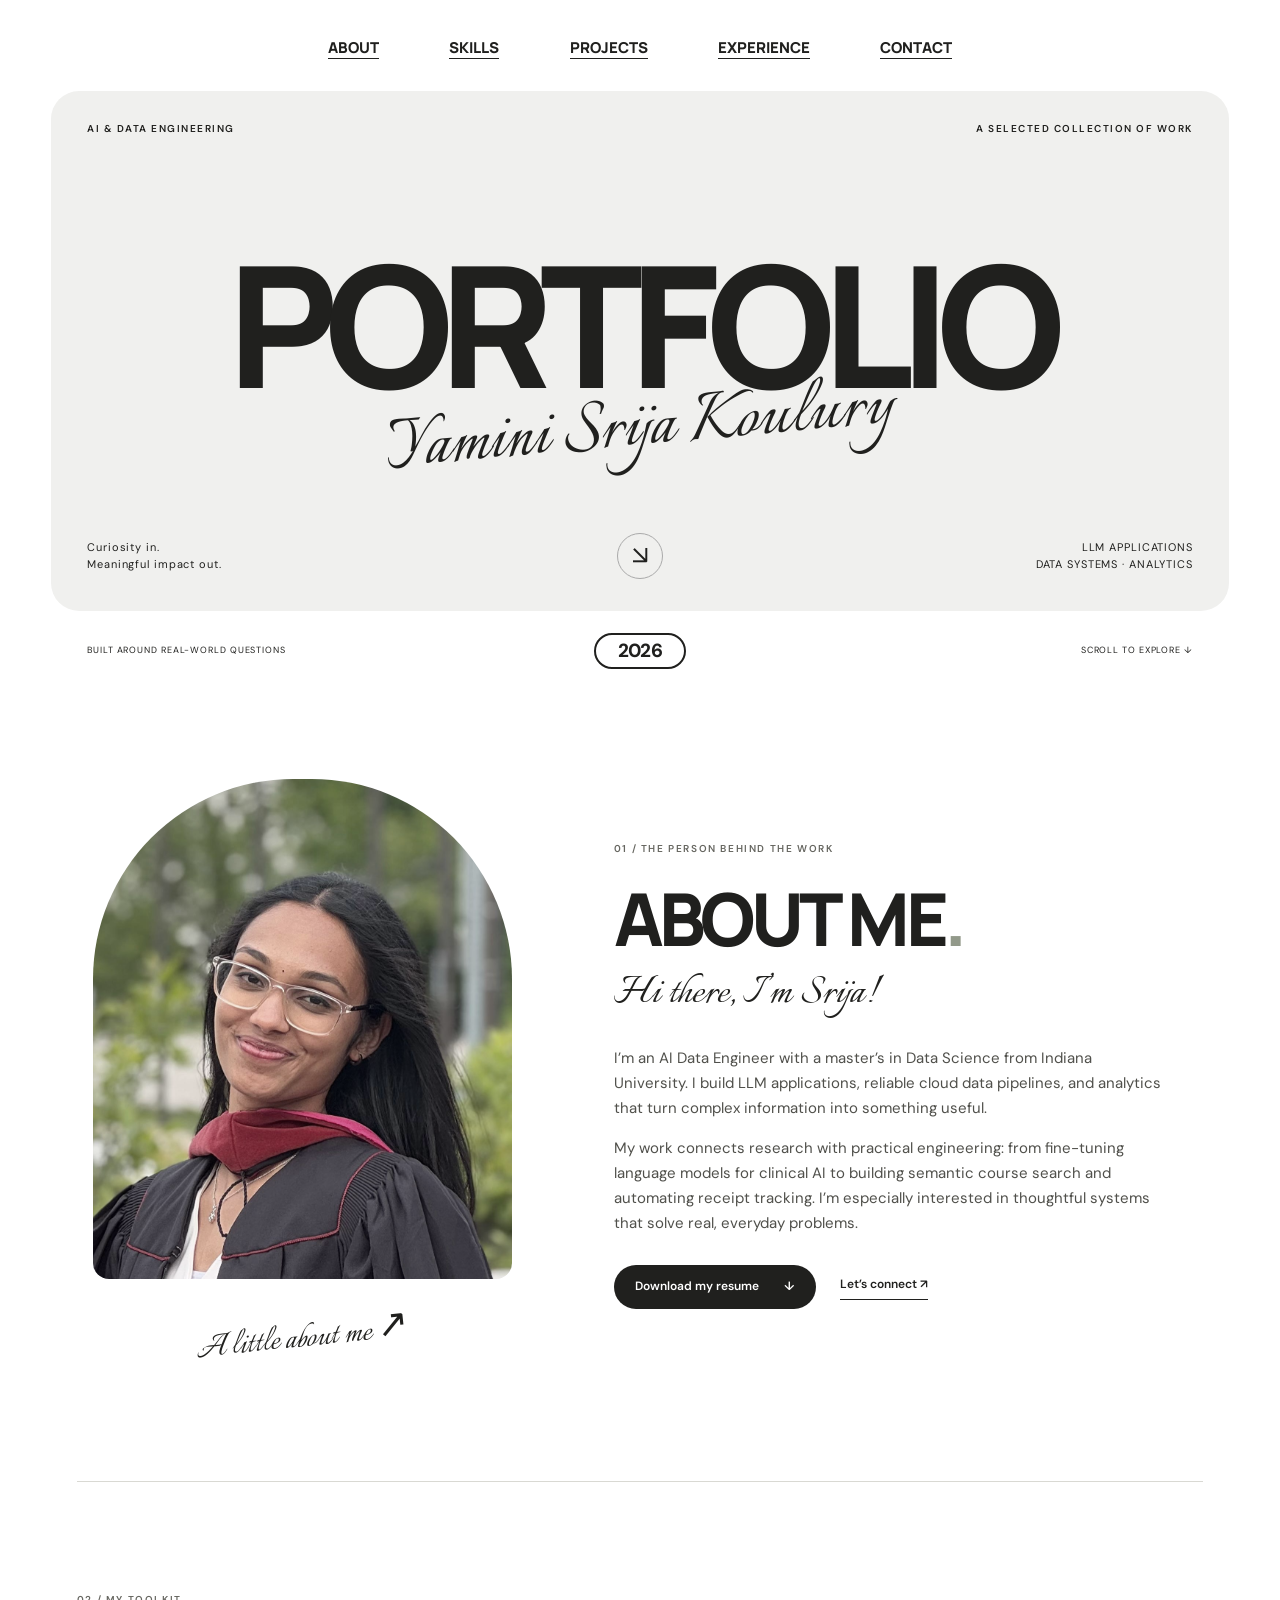
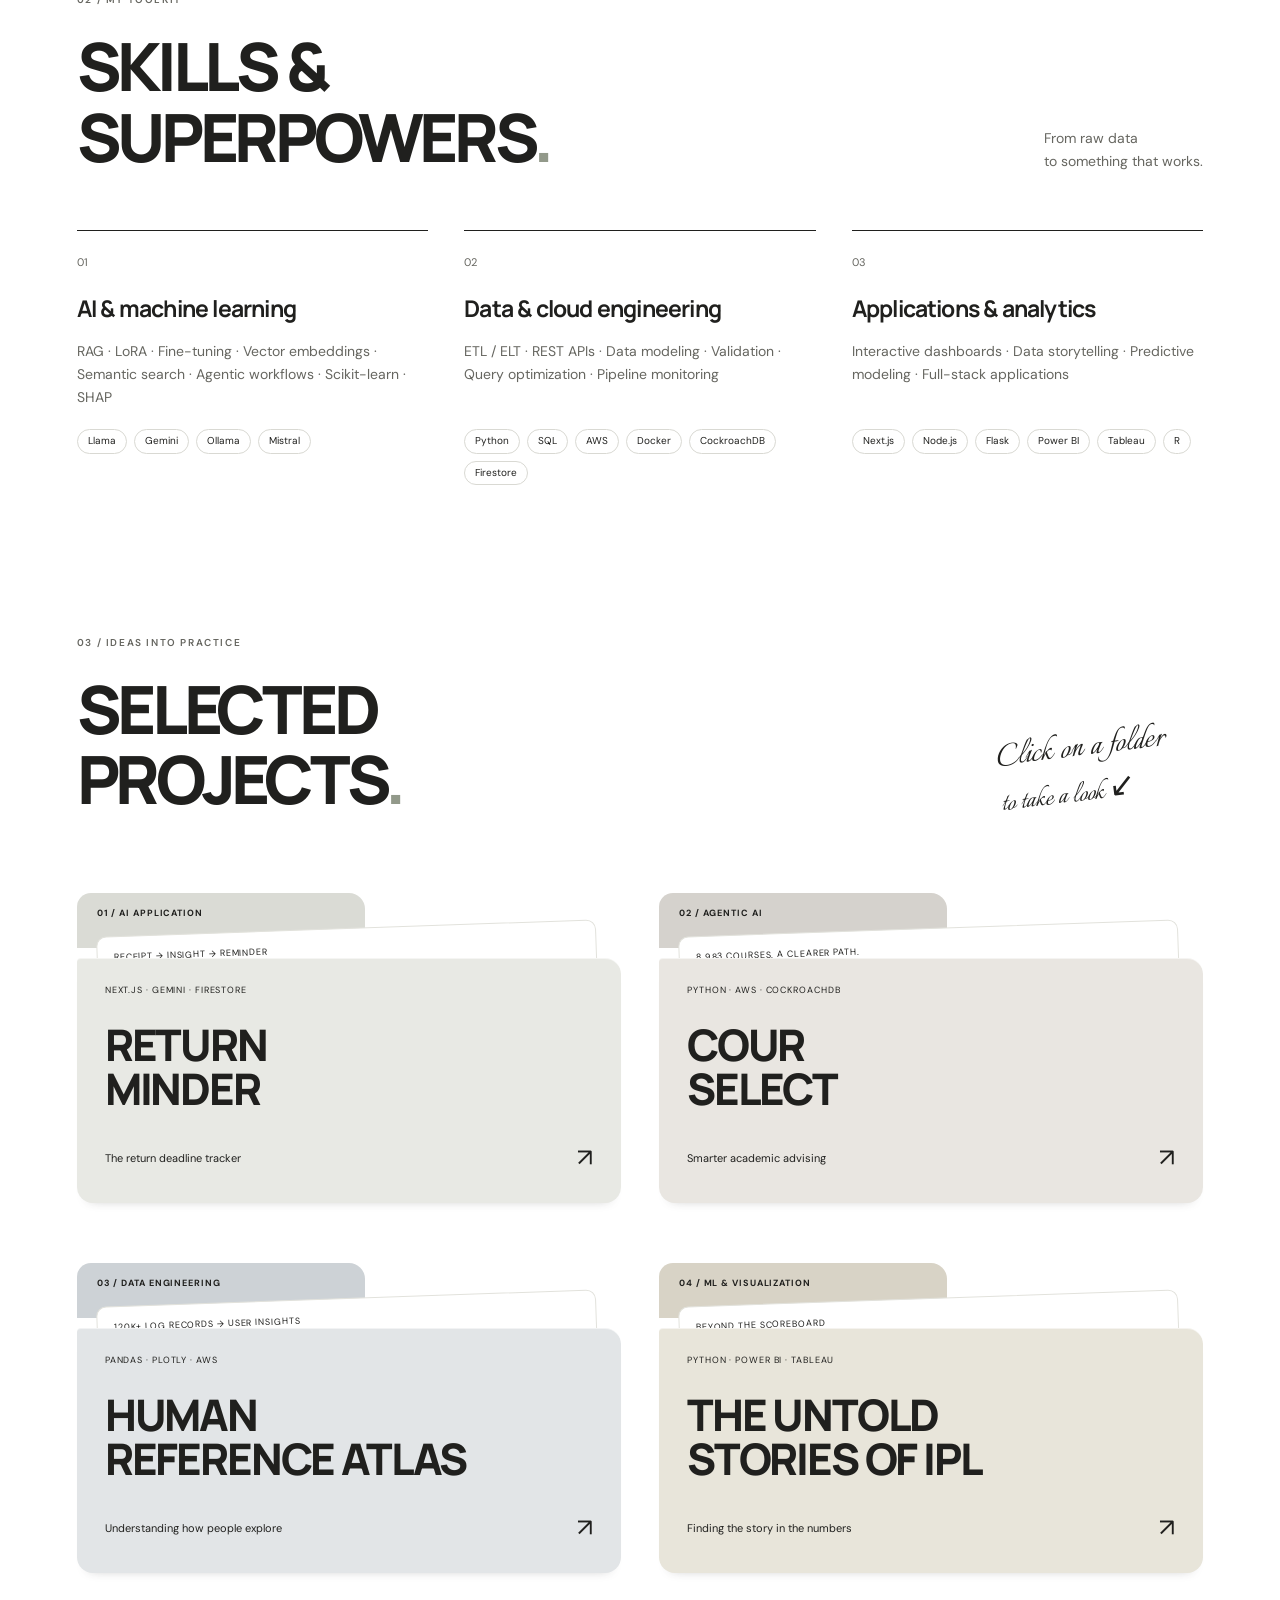
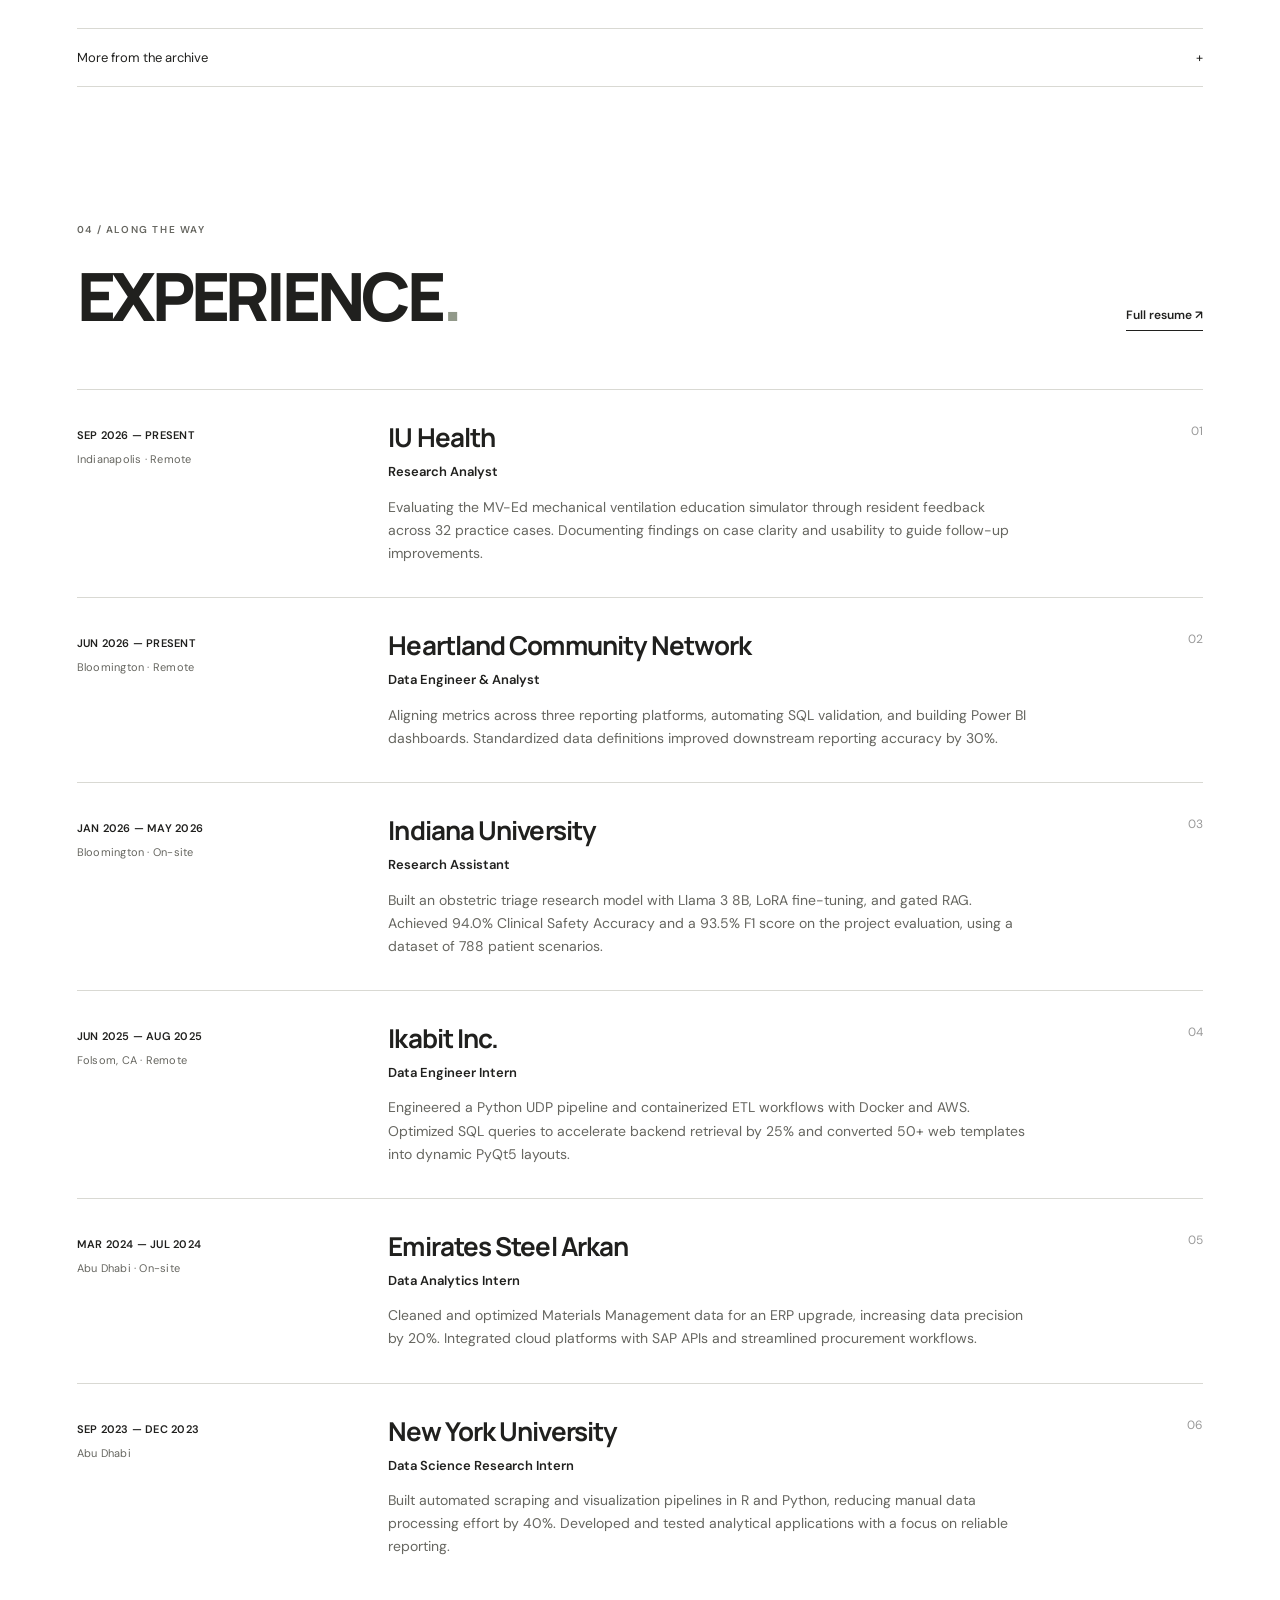
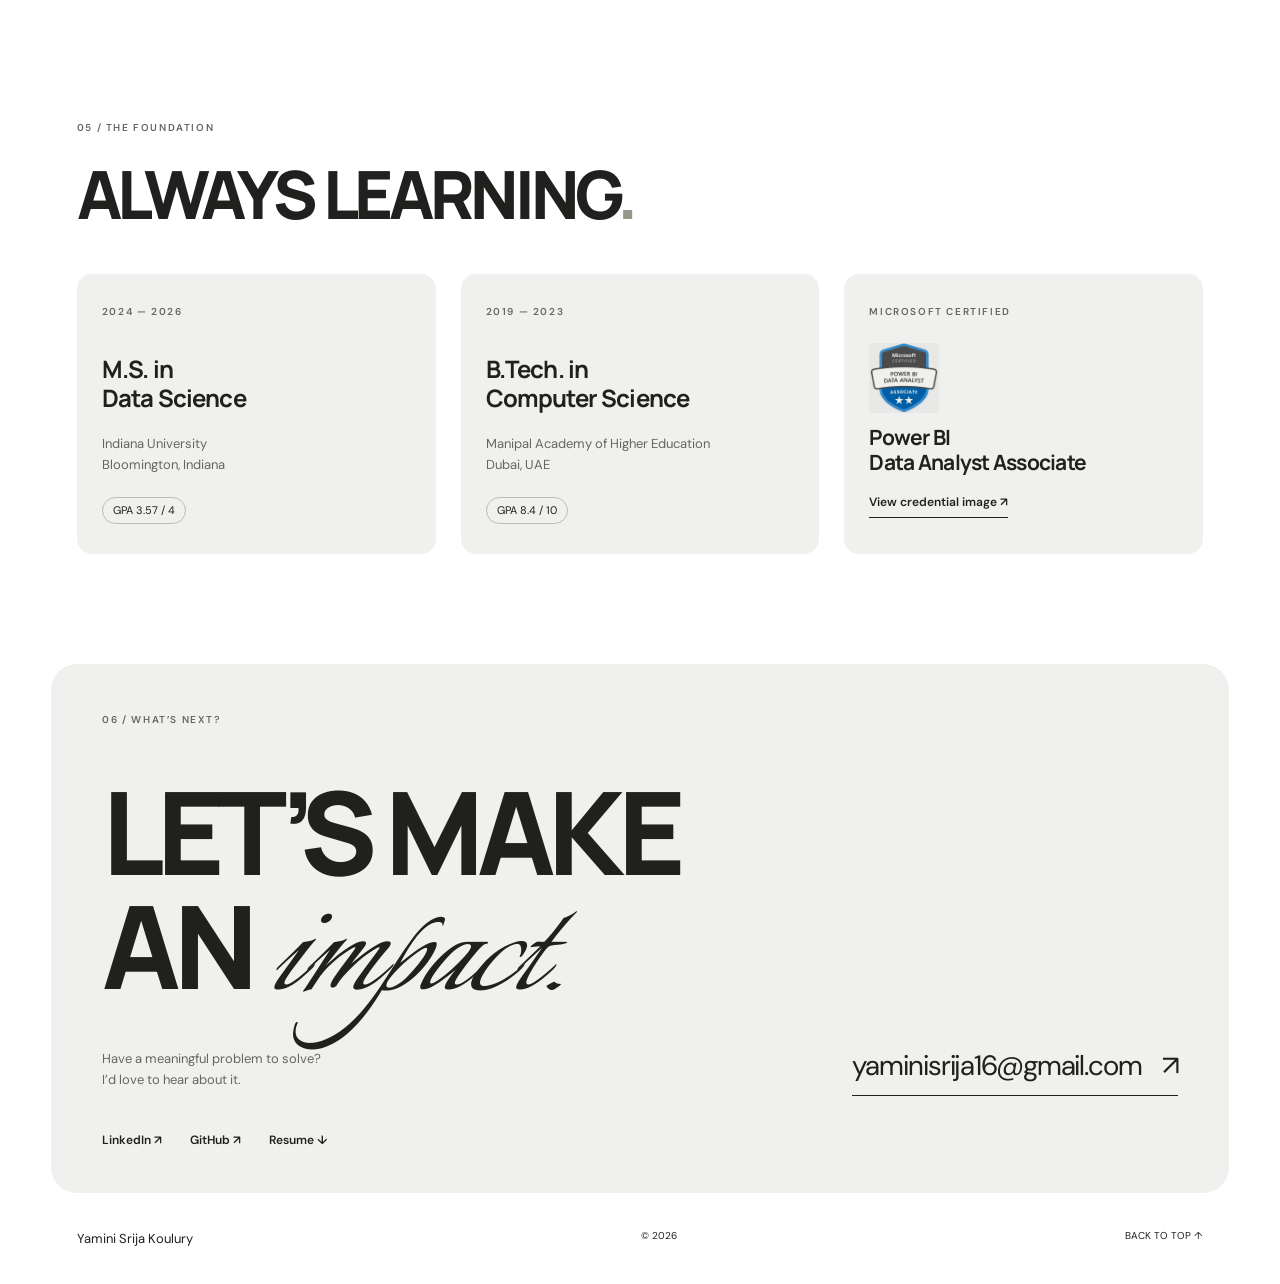
==== index.html @ abeb3b7d "Redesign portfolio and update resume content" ====
<!DOCTYPE html>
<html lang="en">
<head>
  <meta charset="UTF-8">
  <meta name="viewport" content="width=device-width, initial-scale=1">
  <title>Yamini Srija Koulury | AI & Data Portfolio</title>
  <meta name="description" content="AI, data engineering, and a little curiosity. Explore Yamini Srija Koulury’s work in LLM applications, reliable data pipelines, and analytics.">
  <meta name="author" content="Yamini Srija Koulury">
  <meta property="og:title" content="Yamini Srija Koulury | AI & Data Portfolio">
  <meta property="og:description" content="Turning complex data into useful, thoughtful applications.">
  <meta property="og:type" content="website">
  <link rel="preconnect" href="https://fonts.googleapis.com">
  <link rel="preconnect" href="https://fonts.gstatic.com" crossorigin>
  <link href="https://fonts.googleapis.com/css2?family=DM+Sans:wght@400;500;600;700&family=Manrope:wght@400;500;600;700;800&family=Italianno&display=swap" rel="stylesheet">
  <link rel="stylesheet" href="styles.css?v=8">
  <script src="script.js?v=8" defer></script>
</head>
<body>
  <a class="skip-link" href="#main">Skip to content</a>
  <header class="site-header" id="home">
    <nav class="nav" aria-label="Main navigation">
      <a href="#about">About</a><a href="#skills">Skills</a>
      <a href="#projects">Projects</a><a href="#experience">Experience</a><a href="#contact">Contact</a>
    </nav>
  </header>
  <main id="main">
    <section class="cover" aria-labelledby="cover-title">
      <div class="cover-top"><span>AI & DATA ENGINEERING</span><span>A SELECTED COLLECTION OF WORK</span></div>
      <div class="cover-title"><h1 id="cover-title">PORTFOLIO</h1><p class="signature">Yamini Srija Koulury</p></div>
      <div class="cover-bottom"><p>Curiosity in.<br>Meaningful impact out.</p><a href="#projects" class="circle-link" aria-label="Explore my projects">↘</a><p>LLM APPLICATIONS<br>DATA SYSTEMS · ANALYTICS</p></div>
    </section>
    <div class="cover-caption"><span>BUILT AROUND REAL-WORLD QUESTIONS</span><span class="year">2026</span><a href="#about">SCROLL TO EXPLORE ↓</a></div>

    <section class="about section" id="about" aria-labelledby="about-title">
      <div class="portrait-wrap"><img class="portrait" src="Srija.jpeg" alt="Yamini Srija Koulury at her graduation" width="1139" height="1519"><span class="photo-note">A little about me ↗</span></div>
      <div class="about-copy"><p class="eyebrow">01 / THE PERSON BEHIND THE WORK</p><h2 id="about-title">ABOUT ME<span class="period">.</span></h2><p class="handwritten">Hi there, I’m Srija!</p><p>I’m an AI Data Engineer with a master’s in Data Science from Indiana University. I build LLM applications, reliable cloud data pipelines, and analytics that turn complex information into something useful.</p><p>My work connects research with practical engineering: from fine-tuning language models for clinical AI to building semantic course search and automating receipt tracking. I’m especially interested in thoughtful systems that solve real, everyday problems.</p><div class="about-links"><a class="pill-button dark" href="Yamini_Srija_Koulury_Resume.pdf" download>Download my resume <span>↓</span></a><a class="text-link" href="https://www.linkedin.com/in/srija06/" target="_blank" rel="noopener noreferrer">Let’s connect ↗</a></div></div>
    </section>

    <section class="skills section" id="skills" aria-labelledby="skills-title"><div class="section-heading"><div><p class="eyebrow">02 / MY TOOLKIT</p><h2 id="skills-title">SKILLS &<br>SUPERPOWERS<span class="period">.</span></h2></div><p class="section-note">From raw data<br>to something that works.</p></div>
      <div class="skill-grid">
        <article><span class="skill-index">01</span><h3>AI & machine learning</h3><p>RAG · LoRA · Fine-tuning · Vector embeddings · Semantic search · Agentic workflows · Scikit-learn · SHAP</p><div class="tags"><span>Llama</span><span>Gemini</span><span>Ollama</span><span>Mistral</span></div></article>
        <article><span class="skill-index">02</span><h3>Data & cloud engineering</h3><p>ETL / ELT · REST APIs · Data modeling · Validation · Query optimization · Pipeline monitoring</p><div class="tags"><span>Python</span><span>SQL</span><span>AWS</span><span>Docker</span><span>CockroachDB</span><span>Firestore</span></div></article>
        <article><span class="skill-index">03</span><h3>Applications & analytics</h3><p>Interactive dashboards · Data storytelling · Predictive modeling · Full-stack applications</p><div class="tags"><span>Next.js</span><span>Node.js</span><span>Flask</span><span>Power BI</span><span>Tableau</span><span>R</span></div></article>
      </div>
    </section>

    <section class="projects section" id="projects" aria-labelledby="projects-title"><div class="section-heading"><div><p class="eyebrow">03 / IDEAS INTO PRACTICE</p><h2 id="projects-title">SELECTED<br>PROJECTS<span class="period">.</span></h2></div><p class="handwritten folder-note">Click on a folder<br><span>to take a look ↙</span></p></div>
      <div class="folder-grid">
        <button class="folder" data-project="returnminder" aria-haspopup="dialog"><span class="folder-tab">01 / AI APPLICATION</span><span class="folder-paper">RECEIPT → INSIGHT → REMINDER</span><span class="folder-front"><span class="folder-meta">NEXT.JS · GEMINI · FIRESTORE</span><strong>RETURN<br>MINDER</strong><span class="folder-bottom">The return deadline tracker <span>↗</span></span></span></button>
        <button class="folder" data-project="courselect" aria-haspopup="dialog"><span class="folder-tab">02 / AGENTIC AI</span><span class="folder-paper">8,983 COURSES. A CLEARER PATH.</span><span class="folder-front"><span class="folder-meta">PYTHON · AWS · COCKROACHDB</span><strong>COUR<br>SELECT</strong><span class="folder-bottom">Smarter academic advising <span>↗</span></span></span></button>
        <button class="folder" data-project="hra" aria-haspopup="dialog"><span class="folder-tab">03 / DATA ENGINEERING</span><span class="folder-paper">120K+ LOG RECORDS → USER INSIGHTS</span><span class="folder-front"><span class="folder-meta">PANDAS · PLOTLY · AWS</span><strong>HUMAN<br>REFERENCE ATLAS</strong><span class="folder-bottom">Understanding how people explore <span>↗</span></span></span></button>
        <button class="folder" data-project="ipl" aria-haspopup="dialog"><span class="folder-tab">04 / ML & VISUALIZATION</span><span class="folder-paper">BEYOND THE SCOREBOARD</span><span class="folder-front"><span class="folder-meta">PYTHON · POWER BI · TABLEAU</span><strong>THE UNTOLD<br>STORIES OF IPL</strong><span class="folder-bottom">Finding the story in the numbers <span>↗</span></span></span></button>
      </div>
      <details class="archive"><summary>More from the archive <span>+</span></summary><div class="archive-links"><a href="https://github.iu.edu/ykoulury/InfoViz_ykoulury" target="_blank" rel="noopener noreferrer">Safer Routes via Accident Analysis <span>IU GitHub ↗</span></a><a href="https://github.com/yaminisrijakoulury/Alzheimer-s-Disease-Project-Using-Machine-Learning-Data-Mining" target="_blank" rel="noopener noreferrer">Alzheimer’s Diagnosis Modeling <span>GitHub ↗</span></a><a href="https://github.com/yaminisrijakoulury/Personalized-Medical-Recommendation-System-with-Machine-Learning" target="_blank" rel="noopener noreferrer">Personalized Medical Recommendation System <span>GitHub ↗</span></a></div></details>
    </section>

    <section class="experience section" id="experience" aria-labelledby="experience-title"><div class="section-heading"><div><p class="eyebrow">04 / ALONG THE WAY</p><h2 id="experience-title">EXPERIENCE<span class="period">.</span></h2></div><a class="text-link" href="Yamini_Srija_Koulury_Resume.pdf" target="_blank" rel="noopener">Full resume ↗</a></div>
      <div class="experience-list">
        <article class="job"><div class="job-date">SEP 2026 — PRESENT<span>Indianapolis · Remote</span></div><div><h3>IU Health</h3><p class="role">Research Analyst</p><p>Evaluating the MV-Ed mechanical ventilation education simulator through resident feedback across 32 practice cases. Documenting findings on case clarity and usability to guide follow-up improvements.</p></div><span class="job-number">01</span></article>
        <article class="job"><div class="job-date">JUN 2026 — PRESENT<span>Bloomington · Remote</span></div><div><h3>Heartland Community Network</h3><p class="role">Data Engineer & Analyst</p><p>Aligning metrics across three reporting platforms, automating SQL validation, and building Power BI dashboards. Standardized data definitions improved downstream reporting accuracy by 30%.</p></div><span class="job-number">02</span></article>
        <article class="job"><div class="job-date">JAN 2026 — MAY 2026<span>Bloomington · On-site</span></div><div><h3>Indiana University</h3><p class="role">Research Assistant</p><p>Built an obstetric triage research model with Llama 3 8B, LoRA fine-tuning, and gated RAG. Achieved 94.0% Clinical Safety Accuracy and a 93.5% F1 score on the project evaluation, using a dataset of 788 patient scenarios.</p></div><span class="job-number">03</span></article>
        <article class="job"><div class="job-date">JUN 2025 — AUG 2025<span>Folsom, CA · Remote</span></div><div><h3>Ikabit Inc.</h3><p class="role">Data Engineer Intern</p><p>Engineered a Python UDP pipeline and containerized ETL workflows with Docker and AWS. Optimized SQL queries to accelerate backend retrieval by 25% and converted 50+ web templates into dynamic PyQt5 layouts.</p></div><span class="job-number">04</span></article>
        <article class="job"><div class="job-date">MAR 2024 — JUL 2024<span>Abu Dhabi · On-site</span></div><div><h3>Emirates Steel Arkan</h3><p class="role">Data Analytics Intern</p><p>Cleaned and optimized Materials Management data for an ERP upgrade, increasing data precision by 20%. Integrated cloud platforms with SAP APIs and streamlined procurement workflows.</p></div><span class="job-number">05</span></article>
        <article class="job"><div class="job-date">SEP 2023 — DEC 2023<span>Abu Dhabi</span></div><div><h3>New York University</h3><p class="role">Data Science Research Intern</p><p>Built automated scraping and visualization pipelines in R and Python, reducing manual data processing effort by 40%. Developed and tested analytical applications with a focus on reliable reporting.</p></div><span class="job-number">06</span></article>
      </div>
    </section>

    <section class="education section" id="education" aria-labelledby="education-title"><p class="eyebrow">05 / THE FOUNDATION</p><h2 id="education-title">ALWAYS LEARNING<span class="period">.</span></h2><div class="education-grid"><article><span class="eyebrow">2024 — 2026</span><h3>M.S. in<br>Data Science</h3><p>Indiana University<br>Bloomington, Indiana</p><span class="grade">GPA 3.57 / 4</span></article><article><span class="eyebrow">2019 — 2023</span><h3>B.Tech. in<br>Computer Science</h3><p>Manipal Academy of Higher Education<br>Dubai, UAE</p><span class="grade">GPA 8.4 / 10</span></article><article class="certification"><span class="eyebrow">MICROSOFT CERTIFIED</span><img src="power_bi_data_analyst.jpeg" alt="Microsoft certification badge" width="80" height="80" loading="lazy"><h3>Power BI<br>Data Analyst Associate</h3><a class="text-link" href="power_bi_data_analyst.jpeg" target="_blank" rel="noopener">View credential image ↗</a></article></div></section>

    <section class="contact section" id="contact" aria-labelledby="contact-title"><div class="contact-top"><p class="eyebrow">06 / WHAT’S NEXT?</p></div><h2 id="contact-title">LET’S MAKE<br>AN <em>impact.</em></h2><div class="contact-bottom"><p>Have a meaningful problem to solve?<br>I’d love to hear about it.</p><a class="contact-email" href="mailto:yaminisrija16@gmail.com">yaminisrija16@gmail.com <span>↗</span></a></div><div class="contact-links"><a href="https://www.linkedin.com/in/srija06/" target="_blank" rel="noopener noreferrer">LinkedIn ↗</a><a href="https://github.com/yaminisrijakoulury" target="_blank" rel="noopener noreferrer">GitHub ↗</a><a href="Yamini_Srija_Koulury_Resume.pdf" download>Resume ↓</a></div></section>
  </main>
  <footer><a href="#home">Yamini Srija Koulury</a><span>© 2026</span><a href="#home">BACK TO TOP ↑</a></footer>
  <dialog id="project-dialog" aria-labelledby="project-title"><button class="close-dialog" aria-label="Close project details">✕</button><div id="project-content"></div></dialog>
</body>
</html>
---- styles.css ----
:root {
  --ink:#20201e;
  --paper:#fff;
  --soft:#f0f0ee;
  --muted:#666660;
  --line:#d9d9d3;
  --accent:#646e56;
}
* {
  box-sizing:border-box;
}
html {
  scroll-behavior:smooth;
  scroll-padding-top:35px;
}
body {
  margin:0;
  background:var(--paper);
  color:var(--ink);
  font-family:'DM Sans',Arial,sans-serif;
  font-size:16px;
  line-height:1.65;
}
body.modal-open {
  overflow:hidden;
}
a {
  color:inherit;
  text-decoration:none;
}
button {
  font:inherit;
  color:inherit;
}
a,button,summary {
  -webkit-tap-highlight-color:transparent;
}
a:focus-visible,button:focus-visible,summary:focus-visible {
  outline:3px solid var(--accent);
  outline-offset:6px;
}
button {
  cursor:pointer;
}
h1,h2,h3,p {
  margin:0;
}
h1,h2,h3 {
  font-family:'Manrope',Arial,sans-serif;
}
h2 {
  font-size:clamp(36px,5.2vw,70px);
  line-height:1.06;
  letter-spacing:-.065em;
  font-weight:800;
}
h3 {
  line-height:1.2;
  letter-spacing:-.035em;
}
.period {
  color:#92998a;
}
.site-header,main,footer {
  max-width:1440px;
  margin:auto;
}
.site-header {
  padding:38px 6% 32px;
}
.nav {
  display:flex;
  align-items:center;
  justify-content:center;
  gap:clamp(24px,5.5vw,85px);
}
.nav>a {
  font-family:Manrope,sans-serif;
  text-transform:uppercase;
  font-size:15px;
  font-weight:800;
  line-height:1.3;
  border-bottom:1px solid currentColor;
}
.nav>a:hover {
  color:var(--accent);
}


.cover {
  margin:0 4%;
  border-radius:28px;
  background:var(--soft);
  padding:30px 36px 32px;
  min-height:520px;
  display:flex;
  flex-direction:column;
  justify-content:space-between;
}
.cover-top,.cover-bottom {
  display:flex;
  justify-content:space-between;
  align-items:center;
}
.cover-top {
  font-size:10px;
  font-weight:600;
  letter-spacing:.15em;
}
.cover-bottom {
  display:grid;
  grid-template-columns:minmax(0,1fr) auto minmax(0,1fr);
  gap:12px;
}
.cover-title {
  position:relative;
  text-align:center;
  padding:65px 0 87px;
}
.cover h1 {
  font-size:clamp(60px,13.2vw,182px);
  letter-spacing:-.077em;
  font-weight:800;
  line-height:.95;
}
.signature {
  font-family:Italianno,'Brush Script MT',cursive;
  font-size:clamp(40px,6.6vw,92px);
  line-height:1;
  position:absolute;
  left:0;
  right:0;
  bottom:20px;
  transform:rotate(-5deg);
  font-weight:400;
}
.cover-bottom p {
  font-size:11px;
  line-height:1.5;
  letter-spacing:.08em;
}
.cover-bottom p:last-child {
  text-align:right;
}
.circle-link {
  width:46px;
  height:46px;
  border:1px solid #aaa;
  border-radius:50%;
  display:grid;
  place-items:center;
  font-size:26px;
  transition:background .2s,transform .2s;
}
.circle-link:hover {
  background:#fff;
  transform:translateY(3px);
}
.cover-caption {
  margin:22px calc(4% + 36px) 0;
  display:grid;
  grid-template-columns:minmax(0,1fr) auto minmax(0,1fr);
  gap:12px;
  align-items:center;
  font-size:9px;
  letter-spacing:.1em;
}
.cover-caption>a {
  justify-self:end;
  text-align:right;
}
.year {
  border:2px solid var(--ink);
  border-radius:40px;
  padding:0 22px;
  font-size:19px;
  font-weight:800;
  letter-spacing:-.05em;
  line-height:1.7;
}
.section {
  margin:0 6%;
  padding:110px 0;
  scroll-margin-top:10px;
}
.eyebrow {
  font-size:10px;
  letter-spacing:.16em;
  font-weight:600;
  color:var(--muted);
  margin-bottom:22px;
}
.about {
  display:grid;
  grid-template-columns:.85fr 1.15fr;
  gap:9%;
  align-items:center;
}
.portrait-wrap {
  position:relative;
  padding:0 0 0 16px;
}
.portrait {
  display:block;
  width:100%;
  height:500px;
  object-fit:cover;
  object-position:center 37%;
  border-radius:200px 200px 16px 16px;
  filter:saturate(.68);
}
.photo-note {
  display:block;
  width:fit-content;
  max-width:100%;
  margin:30px auto 0;
  text-align:center;
  font-family:Italianno,cursive;
  font-size:38px;
  transform:rotate(-6deg);
}
.about-copy h2 {
  font-size:clamp(40px,5.7vw,78px);
}
.handwritten {
  font-family:Italianno,'Brush Script MT',cursive;
  font-size:48px;
  line-height:1.15;
}
.about-copy .handwritten {
  margin:10px 0 24px;
}
.about-copy>p:not(.eyebrow):not(.handwritten) {
  font-size:15px;
  margin-top:16px;
  max-width:550px;
  color:#50504b;
}
.about-links {
  display:flex;
  align-items:center;
  flex-wrap:wrap;
  gap:24px;
  margin-top:30px;
}
.pill-button {
  border-radius:30px;
  padding:12px 21px;
  display:inline-flex;
  gap:25px;
  align-items:center;
  font-size:12px;
  font-weight:600;
}
.dark {
  background:var(--ink);
  color:white;
}
.pill-button:hover {
  background:var(--accent);
}
.text-link {
  font-size:12px;
  border-bottom:1px solid;
  padding-bottom:4px;
  font-weight:600;
}
.section-heading {
  display:flex;
  justify-content:space-between;
  align-items:flex-end;
  gap:25px;
  margin-bottom:58px;
}
.section-note {
  font-size:14px;
  line-height:1.6;
  color:var(--muted);
}
.skills {
  border-top:1px solid var(--line);
}
.skill-grid {
  display:grid;
  grid-template-columns:repeat(3,1fr);
  column-gap:36px;
  row-gap:0;
}
.skill-grid article {
  display:grid;
  grid-template-rows:subgrid;
  grid-row:span 4;
  row-gap:0;
  border-top:1px solid var(--ink);
  padding-top:22px;
}
.skill-index {
  font-size:11px;
  color:var(--muted);
}
.skill-grid h3 {
  font-size:23px;
  margin:24px 0 17px;
}
.skill-grid p {
  font-size:14px;
  color:var(--muted);
}
.skill-grid .tags {
  align-self:start;
}
.tags {
  display:flex;
  gap:7px;
  flex-wrap:wrap;
  margin-top:20px;
}
.tags span {
  border:1px solid var(--line);
  padding:3px 10px;
  border-radius:20px;
  font-size:10px;
}
.projects {
  padding-top:40px;
}
.folder-note {
  font-size:39px;
  transform:rotate(-7deg);
  padding-right:35px;
}
.folder-note span {
  font-size:32px;
}
.folder-grid {
  display:grid;
  grid-template-columns:repeat(2,1fr);
  gap:60px 38px;
  padding-top:20px;
}
.folder {
  position:relative;
  isolation:isolate;
  display:block;
  width:100%;
  height:310px;
  border:0;
  background:none;
  text-align:left;
  padding:0;
  transition:transform .25s;
}
.folder:hover {
  transform:translateY(-8px) rotate(-1deg);
}
.folder:nth-child(even):hover {
  transform:translateY(-8px) rotate(1deg);
}
.folder-tab {
  position:absolute;
  left:0;
  top:0;
  background:#dadbd5;
  border-radius:14px 16px 0 0;
  width:53%;
  height:55px;
  padding:13px 20px;
  font-size:9px;
  letter-spacing:.1em;
  font-weight:700;
}
.folder-paper {
  display:block;
  background:white;
  border:1px solid #e2e2dc;
  border-radius:10px;
  position:absolute;
  top:35px;
  left:22px;
  right:22px;
  height:180px;
  padding:13px 16px;
  font-size:9px;
  letter-spacing:.1em;
  transform:rotate(-2deg);
  transition:transform .25s;
}
.folder:hover .folder-paper {
  transform:translateY(-12px) rotate(-3deg);
}
.folder-front {
  position:absolute;
  left:0;
  right:0;
  bottom:0;
  height:245px;
  background:#e8e9e4;
  border-radius:4px 16px 16px 16px;
  padding:24px 28px;
  display:flex;
  flex-direction:column;
  justify-content:space-between;
  box-shadow:0 8px 12px -12px #3336;
  border-top:1px solid #ffffff90;
}
.folder:nth-child(2) .folder-tab {
  background:#d5d2cd;
}
.folder:nth-child(2) .folder-front {
  background:#e9e6e1;
}
.folder:nth-child(3) .folder-front {
  background:#e2e5e7;
}
.folder:nth-child(3) .folder-tab {
  background:#cdd2d6;
}
.folder:nth-child(4) .folder-front {
  background:#e8e5da;
}
.folder:nth-child(4) .folder-tab {
  background:#d8d3c6;
}
.folder-meta {
  font-size:9px;
  letter-spacing:.1em;
}
.folder strong {
  font-family:Manrope,sans-serif;
  font-size:clamp(26px,3.4vw,44px);
  font-weight:800;
  letter-spacing:-.05em;
  line-height:1.03;
}
.folder-bottom {
  font-size:11px;
  display:flex;
  justify-content:space-between;
  align-items:center;
}
.folder-bottom>span {
  font-size:25px;
}
.archive {
  border-top:1px solid var(--line);
  border-bottom:1px solid var(--line);
  margin-top:55px;
}
.archive summary {
  cursor:pointer;
  list-style:none;
  display:flex;
  justify-content:space-between;
  padding:18px 0;
  font-size:13px;
}
.archive summary::-webkit-details-marker {
  display:none;
}
.archive[open] summary>span {
  transform:rotate(45deg);
}
.archive-links {
  padding-bottom:18px;
}
.archive-links a {
  display:flex;
  justify-content:space-between;
  gap:20px;
  font-size:13px;
  padding:12px 0;
  color:var(--muted);
}
.archive-links a:hover {
  color:var(--ink);
}
.archive-links a span {
  white-space:nowrap;
  font-size:10px;
}
.experience {
  padding-top:25px;
}
.job {
  display:grid;
  grid-template-columns:25% 1fr 35px;
  gap:30px;
  border-top:1px solid var(--line);
  padding:32px 0;
}
.job-date {
  font-size:11px;
  font-weight:600;
  letter-spacing:.02em;
  padding-top:4px;
}
.job-date span {
  display:block;
  font-weight:400;
  color:var(--muted);
  margin-top:6px;
}
.job h3 {
  font-size:26px;
}
.role {
  font-size:13px;
  font-weight:600;
  margin:8px 0 13px;
}
.job p:last-child {
  font-size:14px;
  color:var(--muted);
  max-width:640px;
}
.job-number {
  font-size:12px;
  color:#999;
  text-align:right;
}
.education {
  padding-top:20px;
}
.education-grid {
  display:grid;
  grid-template-columns:repeat(3,1fr);
  gap:25px;
  margin-top:45px;
}
.education-grid article {
  background:var(--soft);
  border-radius:15px;
  padding:30px 25px;
  display:flex;
  flex-direction:column;
  align-items:flex-start;
}
.education-grid h3 {
  font-size:24px;
  margin:12px 0 20px;
}
.education-grid p {
  font-size:13px;
  color:var(--muted);
}
.grade {
  font-size:11px;
  margin-top:22px;
  border:1px solid #bcbcb4;
  border-radius:25px;
  padding:3px 10px;
}
.certification img {
  width:70px;
  height:70px;
  object-fit:contain;
  mix-blend-mode:multiply;
}
.education-grid .certification h3 {
  font-size:21px;
  margin:12px 0 18px;
}
.contact {
  background:var(--soft);
  border-radius:26px;
  margin:0 4%;
  padding:48px 4% 42px;
}
.contact-top {
  display:flex;
  justify-content:space-between;
}

.contact h2 {
  font-size:clamp(55px,9vw,122px);
  margin:24px 0 40px;
  line-height:.99;
  letter-spacing:-.065em;
}
.contact h2 em {
  font-family:Italianno,cursive;
  font-weight:400;
  font-size:1.5em;
  line-height:.5;
  letter-spacing:-.01em;
}
.contact-bottom {
  display:flex;
  justify-content:space-between;
  gap:30px;
  align-items:center;
}
.contact-bottom p {
  font-size:13px;
  color:var(--muted);
}
.contact-email {
  font-size:clamp(16px,2.2vw,28px);
  letter-spacing:-.04em;
  border-bottom:1px solid;
  padding-bottom:6px;
  display:flex;
  gap:20px;
}
.contact-links {
  display:flex;
  gap:28px;
  margin-top:35px;
  font-size:12px;
  font-weight:600;
}
.contact-links a:hover,.contact-email:hover {
  color:var(--accent);
}
footer {
  padding:35px 6%;
  display:flex;
  justify-content:space-between;
  font-size:10px;
  gap:15px;
}
footer>a:first-child {
  font-size:13px;
}
.skip-link {
  position:fixed;
  top:-100px;
  left:15px;
  z-index:20;
  background:var(--ink);
  color:white;
  padding:12px;
}
.skip-link:focus {
  top:10px;
}
dialog {
  border:0;
  border-radius:22px;
  width:min(760px,calc(100% - 30px));
  max-height:88dvh;
  padding:55px;
  color:var(--ink);
  box-shadow:0 25px 100px #0003;
}
dialog::backdrop {
  background:#2229;
  backdrop-filter:blur(5px);
}
.close-dialog {
  position:absolute;
  right:18px;
  top:16px;
  border:1px solid var(--line);
  border-radius:50%;
  width:35px;
  height:35px;
  background:white;
  font-size:14px;
}
.close-dialog:hover {
  background:var(--soft);
}
dialog h2 {
  font-size:42px;
  margin-bottom:22px;
}
dialog h3 {
  font-size:17px;
  margin:30px 0 10px;
}
dialog p,dialog li {
  font-size:14px;
  color:var(--muted);
}
dialog ul {
  padding-left:20px;
}
.project-stat {
  background:var(--soft);
  padding:24px;
  border-radius:12px;
  margin:25px 0;
}
.project-stat strong {
  display:block;
  font:800 40px/1.2 Manrope,sans-serif;
  letter-spacing:-.05em;
}
.project-stat span {
  font-size:12px;
}
dialog .pill-button {
  margin-top:25px;
  color:white;
}
.project-links {
  display:flex;
  gap:20px;
  flex-wrap:wrap;
  align-items:center;
}
.access-note {
  font-size:11px!important;
  margin-top:12px;
}
@media(min-width:1500px) {
  .cover h1 {
    font-size:182px;
  }
  .signature {
    font-size:92px;
  }
}
@media(max-width:900px) {
  .cover-caption {
    margin-inline:calc(4% + 25px);
  }
  .cover {
    min-height:430px;
    padding:25px;
  }
  .cover-title {
    padding-bottom:75px;
  }
  .signature {
    bottom:27px;
  }
  .section {
    padding:80px 0;
  }
  .about {
    gap:6%;
    grid-template-columns:.85fr 1.15fr;
  }
  .portrait {
    height:410px;
  }
  .about-copy>p:not(.eyebrow):not(.handwritten) {
    font-size:14px;
  }
  .about-copy .handwritten {
    font-size:38px;
  }
  .skill-grid {
    gap:22px;
  }
  .skill-grid h3 {
    font-size:20px;
  }
  .job {
    grid-template-columns:23% 1fr 20px;
    gap:20px;
  }
  .education-grid {
    gap:15px;
  }
  .education-grid article {
    padding:25px 18px;
  }
  .education-grid h3 {
    font-size:20px;
  }
  .contact {
    padding:36px 5%;
  }
  .section-heading {
    margin-bottom:45px;
  }
}
@media(max-width:600px) {
  .site-header {
    padding:28px 5% 25px;
  }
  .nav {
    gap:0;
    justify-content:space-between;
  }
  .nav>a {
    font-size:10px;
  }



  .cover {
    margin:0 4%;
    min-height:370px;
    padding:22px 18px;
    border-radius:20px;
  }
  .cover-top {
    font-size:7px;
    letter-spacing:.08em;
  }
  .cover-top span:last-child {
    max-width:110px;
    text-align:right;
  }
  .cover-title {
    padding:45px 0 66px;
  }
  .cover h1 {
    font-size:13vw;
  }
  .signature {
    font-size:10vw;
    bottom:19px;
  }
  .cover-bottom p {
    font-size:8px;
    letter-spacing:.02em;
  }
  .circle-link {
    width:35px;
    height:35px;
    font-size:22px;
  }
  .cover-caption {
    margin-top:18px;
    margin-inline:calc(4% + 18px);
  }
  .cover-caption>span:first-child {
    max-width:100px;
    font-size:7px;
  }
  .cover-caption>a {
    font-size:7px;
    max-width:100px;
    text-align:right;
  }
  .year {
    font-size:16px;
    padding:0 16px;
  }
  .section {
    margin:0 7%;
    padding:65px 0;
  }
  .about {
    grid-template-columns:1fr;
    gap:35px;
  }
  .portrait-wrap {
    width:78%;
    margin:auto;
  }
  .portrait {
    height:370px;
  }
  .about-copy h2 {
    font-size:50px;
  }
  .about-copy .handwritten {
    font-size:43px;
  }
  .about-copy>p:not(.eyebrow):not(.handwritten) {
    font-size:15px;
  }
  .eyebrow {
    font-size:9px;
    margin-bottom:16px;
  }
  .section-heading {
    align-items:flex-start;
    margin-bottom:38px;
  }
  h2 {
    font-size:40px;
  }
  .section-note {
    display:none;
  }
  .skill-grid {
    grid-template-columns:1fr;
    gap:30px;
  }
  .skill-grid article {
    display:block;
    grid-row:auto;
    position:relative;
    padding-left:40px;
    padding-top:20px;
  }
  .skill-index {
    position:absolute;
    left:0;
    top:22px;
  }
  .skill-grid h3 {
    margin:0 0 12px;
    font-size:22px;
  }
  .skill-grid p {
    min-height:0;
    font-size:14px;
  }
  .folder-note {
    font-size:26px;
    padding-right:0;
    margin-top:30px;
    white-space:nowrap;
  }
  .folder-note span {
    font-size:22px;
  }
  .folder-grid {
    grid-template-columns:1fr;
    gap:40px;
    padding-top:8px;
  }
  .folder {
    height:290px;
  }
  .folder-front {
    height:230px;
  }
  .folder strong {
    font-size:36px;
  }
  .folder-meta {
    font-size:8px;
  }
  .archive-links a {
    font-size:12px;
  }
  .job {
    grid-template-columns:1fr 25px;
    gap:15px;
    padding:25px 0;
  }
  .job-date {
    grid-column:1;
  }
  .job-date span {
    display:inline;
    margin-left:10px;
    font-size:10px;
  }
  .job>div:nth-child(2) {
    grid-column:1;
  }
  .job-number {
    grid-column:2;
    grid-row:1;
  }
  .job h3 {
    font-size:24px;
  }
  .experience .section-heading {
    flex-direction:column;
    gap:20px;
  }
  .education-grid {
    grid-template-columns:1fr;
    gap:18px;
    margin-top:30px;
  }
  .education-grid article {
    padding:28px;
  }
  .education-grid h3 {
    font-size:25px;
  }
  .contact {
    margin:0 4%;
    padding:30px 7%;
    border-radius:20px;
  }
  .contact h2 {
    font-size:15vw;
    margin-top:25px;
  }
  .contact-bottom {
    flex-direction:column;
    align-items:flex-start;
    gap:24px;
  }
  .contact-email {
    font-size:20px;
    gap:15px;
    max-width:100%;
    overflow-wrap:anywhere;
  }
  .contact-links {
    gap:25px;
  }
  footer {
    flex-wrap:wrap;
    font-size:8px;
    padding:30px 7%;
  }
  footer>a:first-child {
    font-size:11px;
  }
  dialog {
    padding:48px 25px 30px;
  }
  dialog h2 {
    font-size:34px;
  }
  .about-links {
    gap:18px;
  }
  .pill-button {
    padding:12px 17px;
  }
}
@media(prefers-reduced-motion:reduce) {
  html {
    scroll-behavior:auto;
  }
  *,*::before,*::after {
    transition:none!important;
  }
}
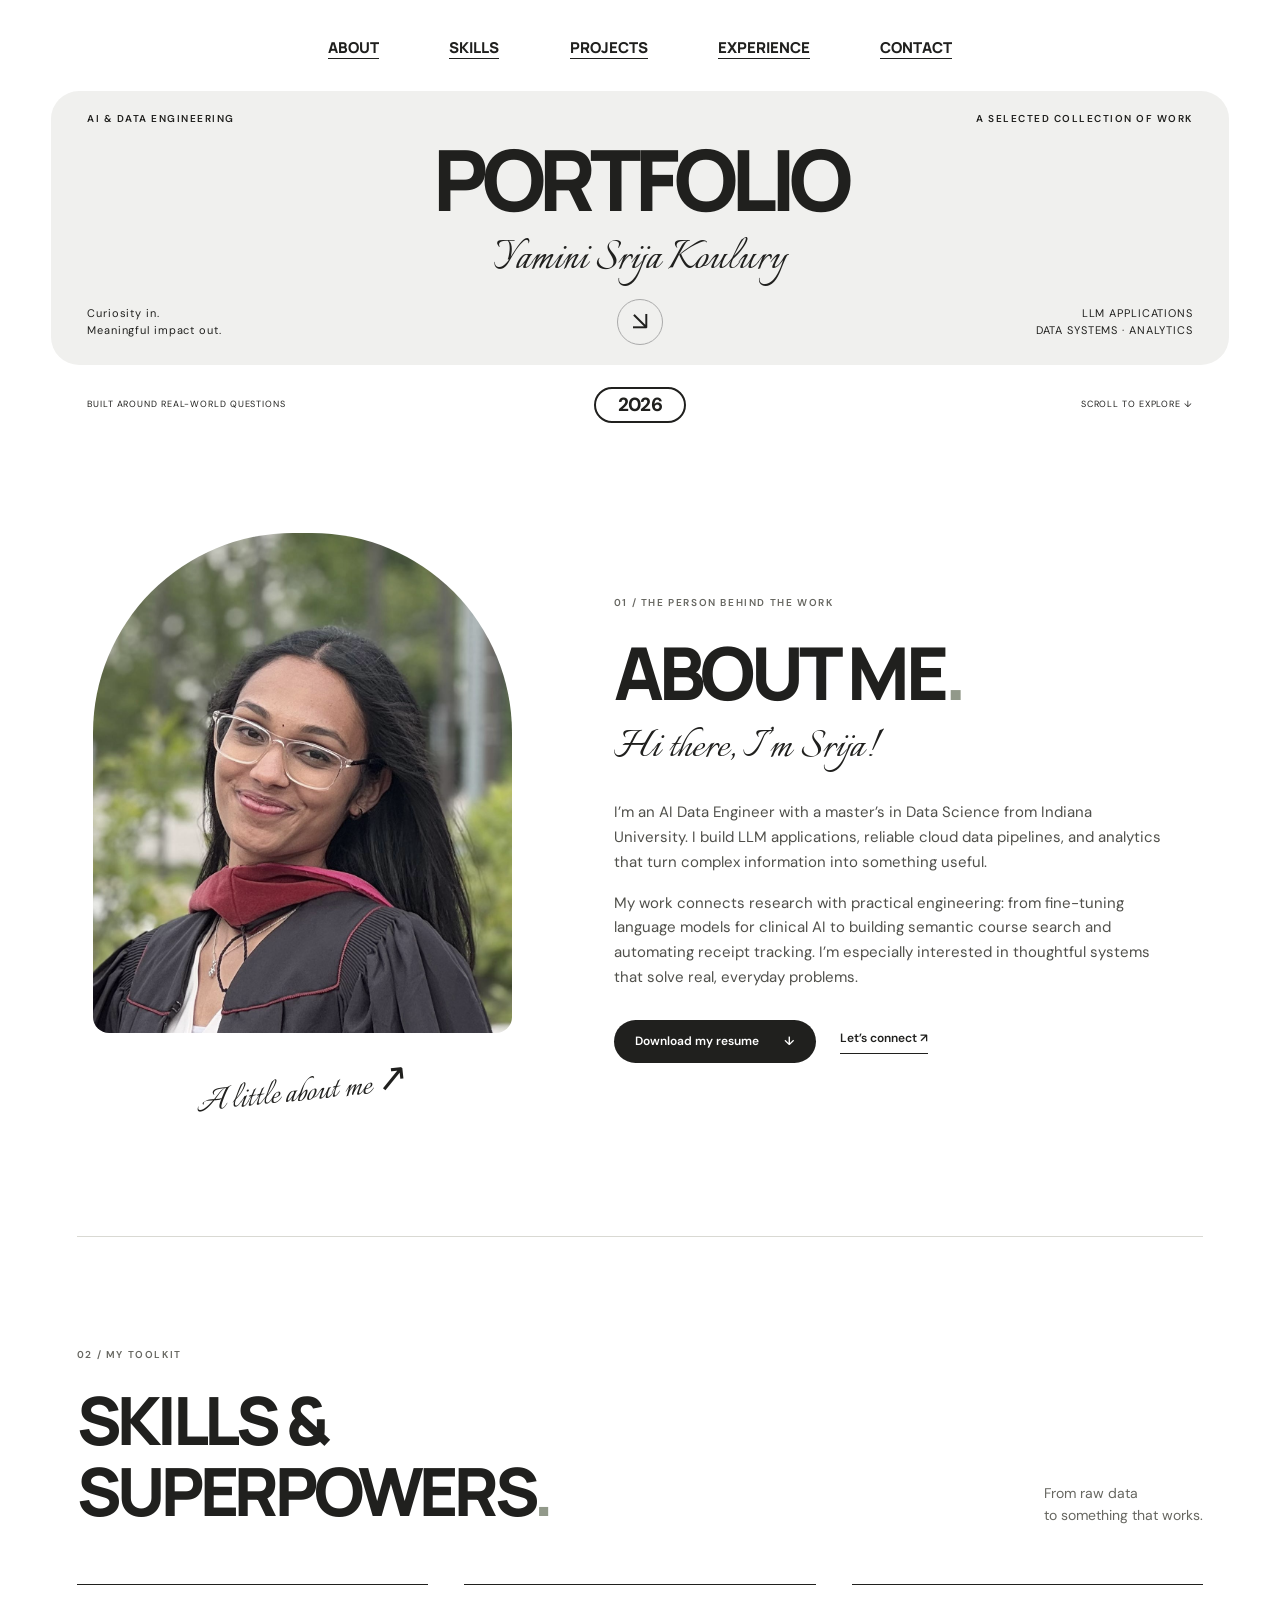
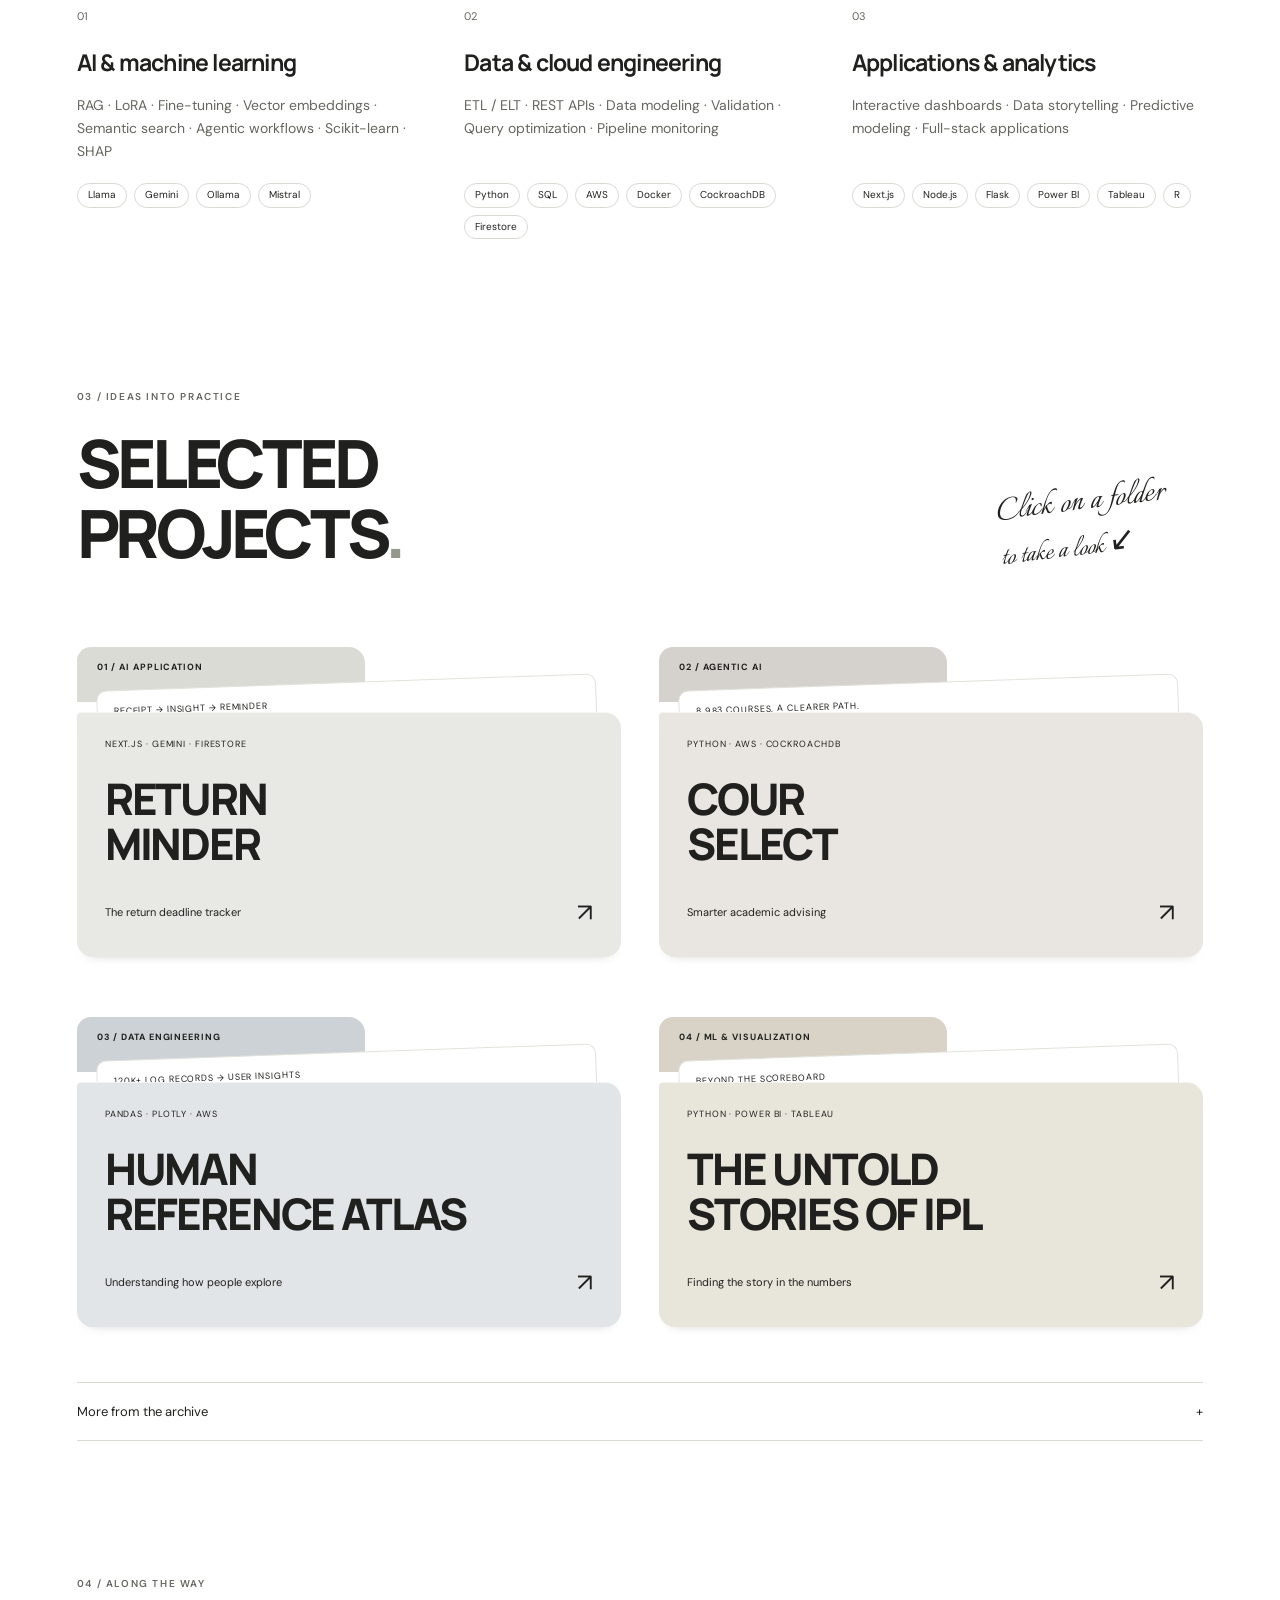
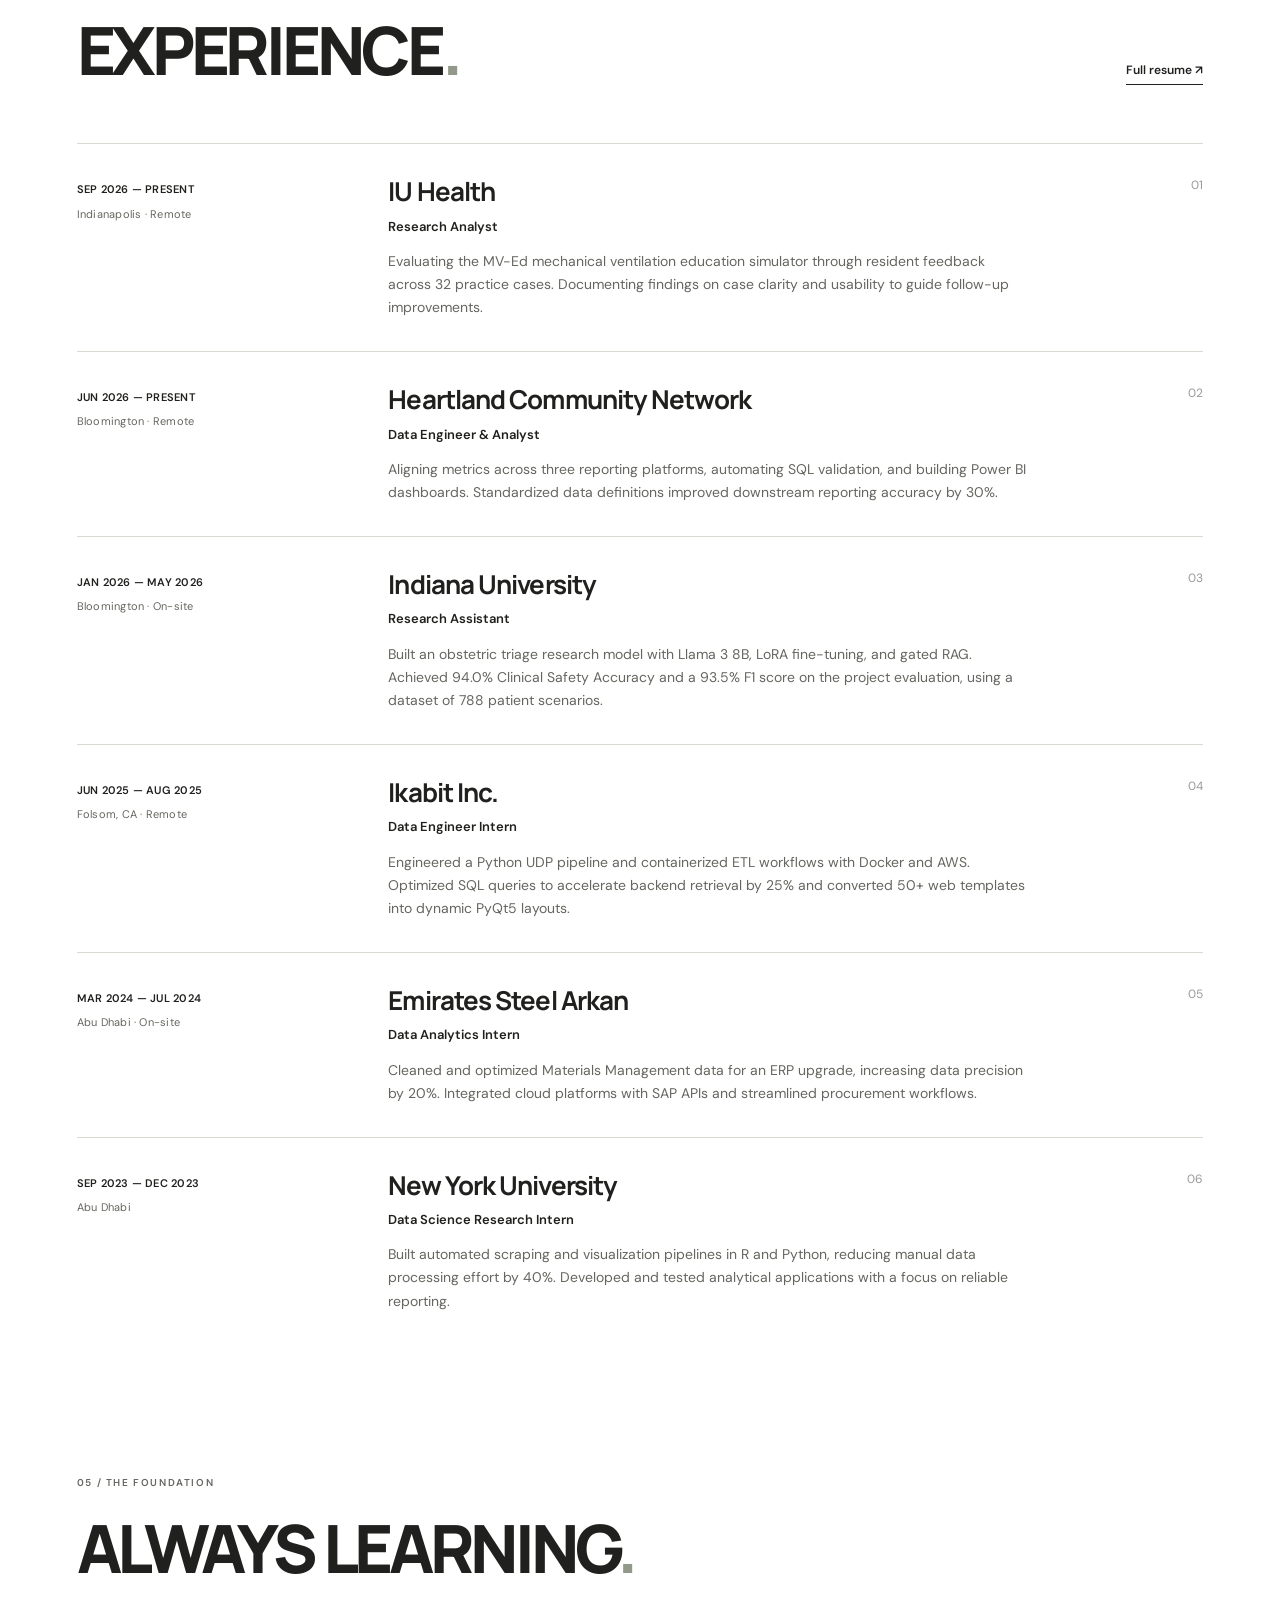
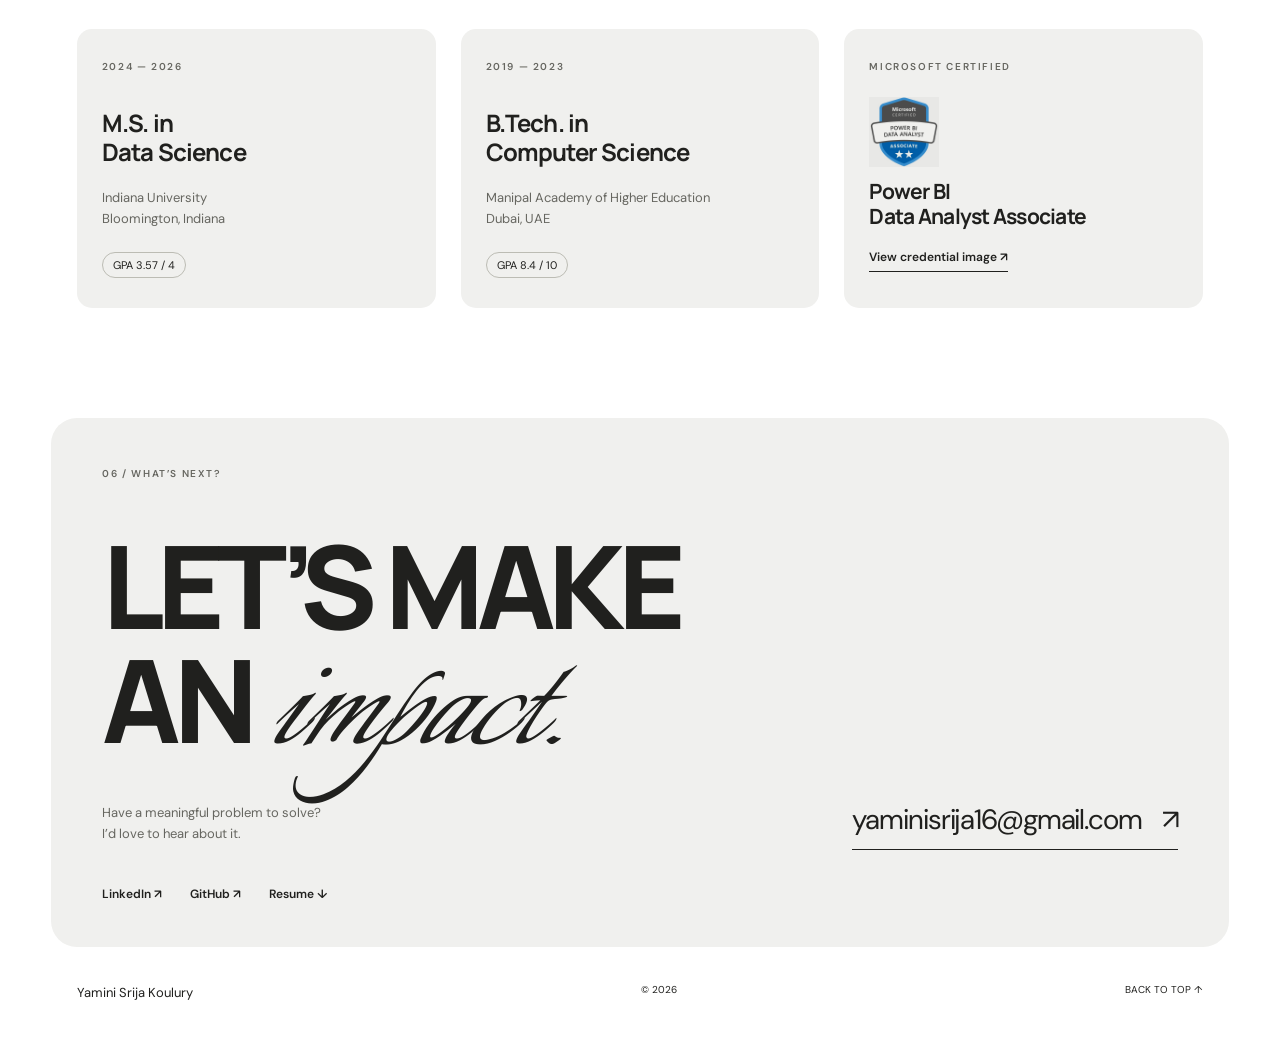
==== commit 8dd8de4e: "Make portfolio cover compact and separate name from title" ====
--- a/index.html
+++ b/index.html
@@ -12,7 +12,7 @@
   <link rel="preconnect" href="https://fonts.googleapis.com">
   <link rel="preconnect" href="https://fonts.gstatic.com" crossorigin>
   <link href="https://fonts.googleapis.com/css2?family=DM+Sans:wght@400;500;600;700&family=Manrope:wght@400;500;600;700;800&family=Italianno&display=swap" rel="stylesheet">
-  <link rel="stylesheet" href="styles.css?v=8">
+  <link rel="stylesheet" href="styles.css?v=9">
   <script src="script.js?v=8" defer></script>
 </head>
 <body>
--- a/styles.css
+++ b/styles.css
@@ -91,8 +91,8 @@
   margin:0 4%;
   border-radius:28px;
   background:var(--soft);
-  padding:30px 36px 32px;
-  min-height:520px;
+  padding:20px 36px;
+  min-height:260px;
   display:flex;
   flex-direction:column;
   justify-content:space-between;
@@ -113,25 +113,20 @@
   gap:12px;
 }
 .cover-title {
-  position:relative;
   text-align:center;
-  padding:65px 0 87px;
+  padding:12px 0;
 }
 .cover h1 {
-  font-size:clamp(60px,13.2vw,182px);
+  font-size:clamp(40px,6.6vw,91px);
   letter-spacing:-.077em;
   font-weight:800;
   line-height:.95;
 }
 .signature {
   font-family:Italianno,'Brush Script MT',cursive;
-  font-size:clamp(40px,6.6vw,92px);
-  line-height:1;
-  position:absolute;
-  left:0;
-  right:0;
-  bottom:20px;
-  transform:rotate(-5deg);
+  font-size:clamp(28px,3.8vw,52px);
+  line-height:1.1;
+  margin-top:14px;
   font-weight:400;
 }
 .cover-bottom p {
@@ -704,27 +699,13 @@
   font-size:11px!important;
   margin-top:12px;
 }
-@media(min-width:1500px) {
-  .cover h1 {
-    font-size:182px;
-  }
-  .signature {
-    font-size:92px;
-  }
-}
 @media(max-width:900px) {
   .cover-caption {
     margin-inline:calc(4% + 25px);
   }
   .cover {
-    min-height:430px;
-    padding:25px;
-  }
-  .cover-title {
-    padding-bottom:75px;
-  }
-  .signature {
-    bottom:27px;
+    min-height:250px;
+    padding:20px 25px;
   }
   .section {
     padding:80px 0;
@@ -784,7 +765,7 @@
 
   .cover {
     margin:0 4%;
-    min-height:370px;
+    min-height:230px;
     padding:22px 18px;
     border-radius:20px;
   }
@@ -797,14 +778,14 @@
     text-align:right;
   }
   .cover-title {
-    padding:45px 0 66px;
+    padding:14px 0;
   }
   .cover h1 {
-    font-size:13vw;
+    font-size:10vw;
   }
   .signature {
-    font-size:10vw;
-    bottom:19px;
+    font-size:8vw;
+    margin-top:12px;
   }
   .cover-bottom p {
     font-size:8px;
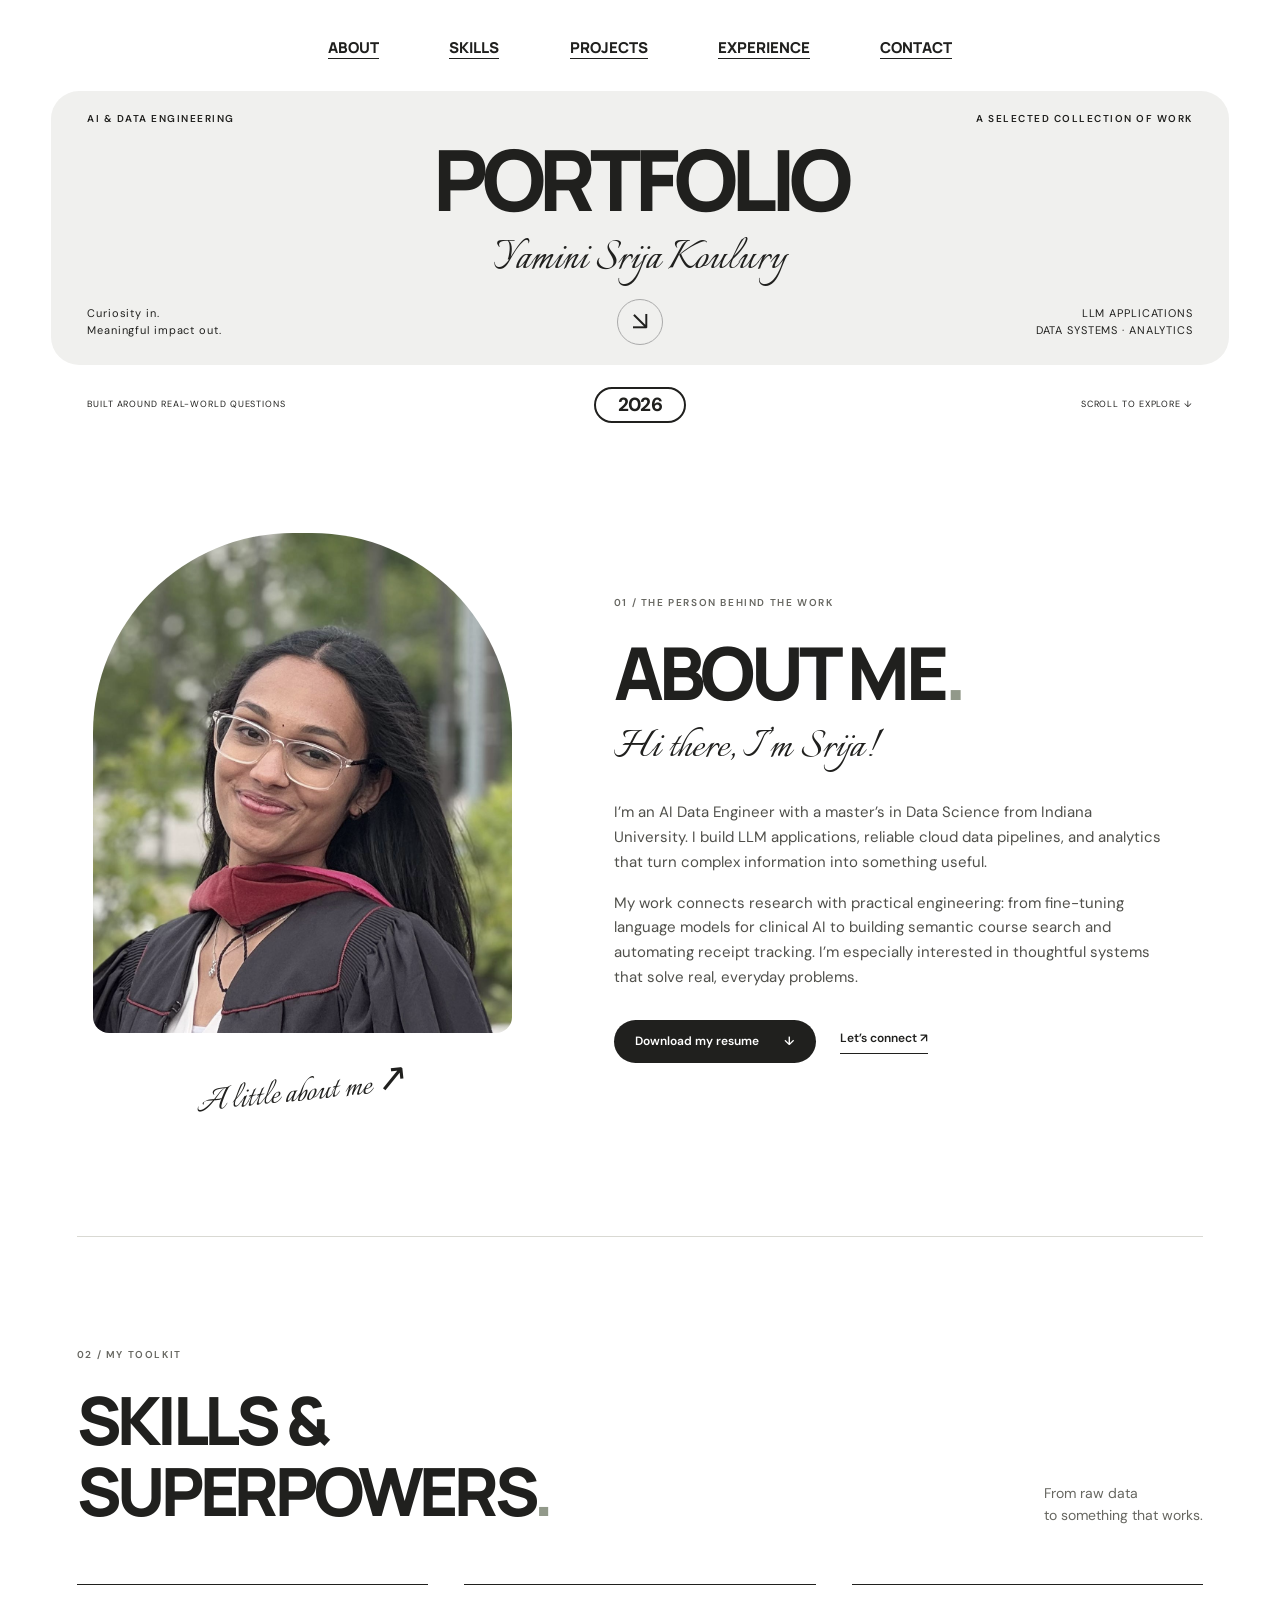
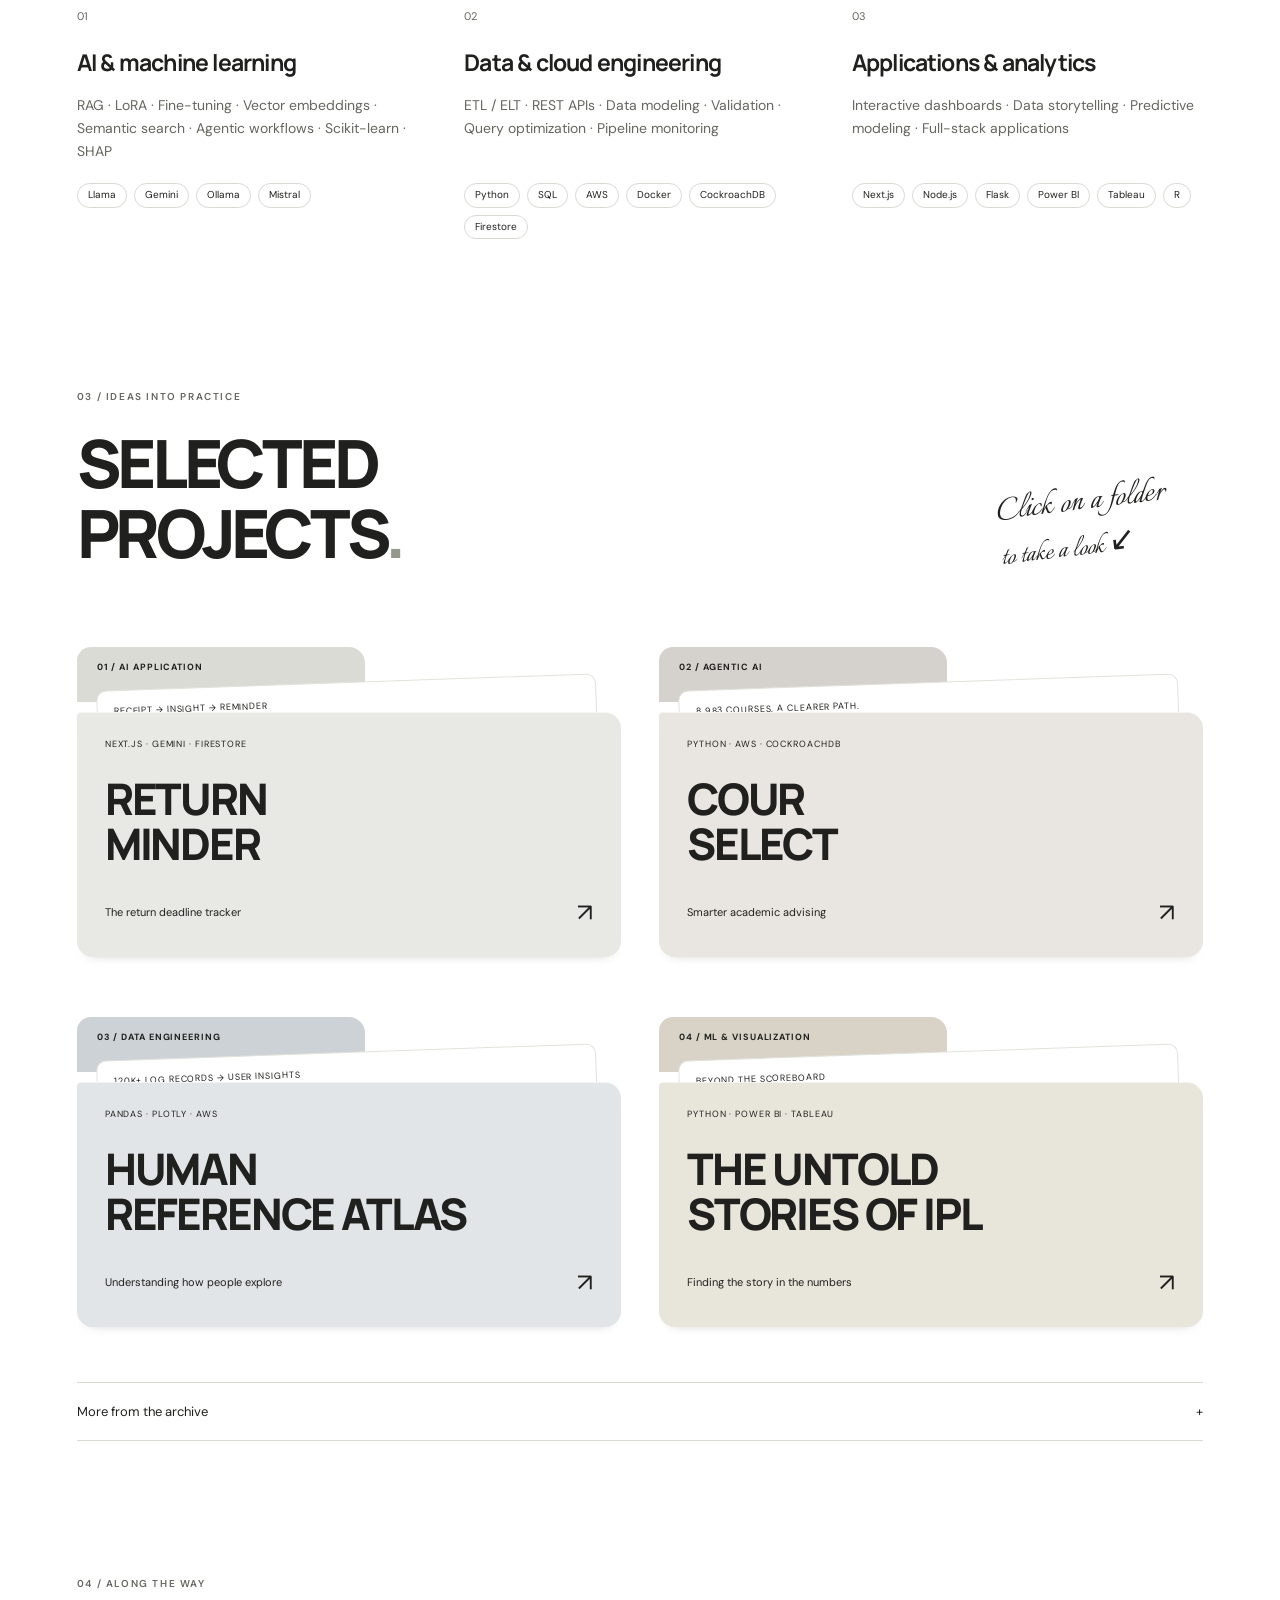
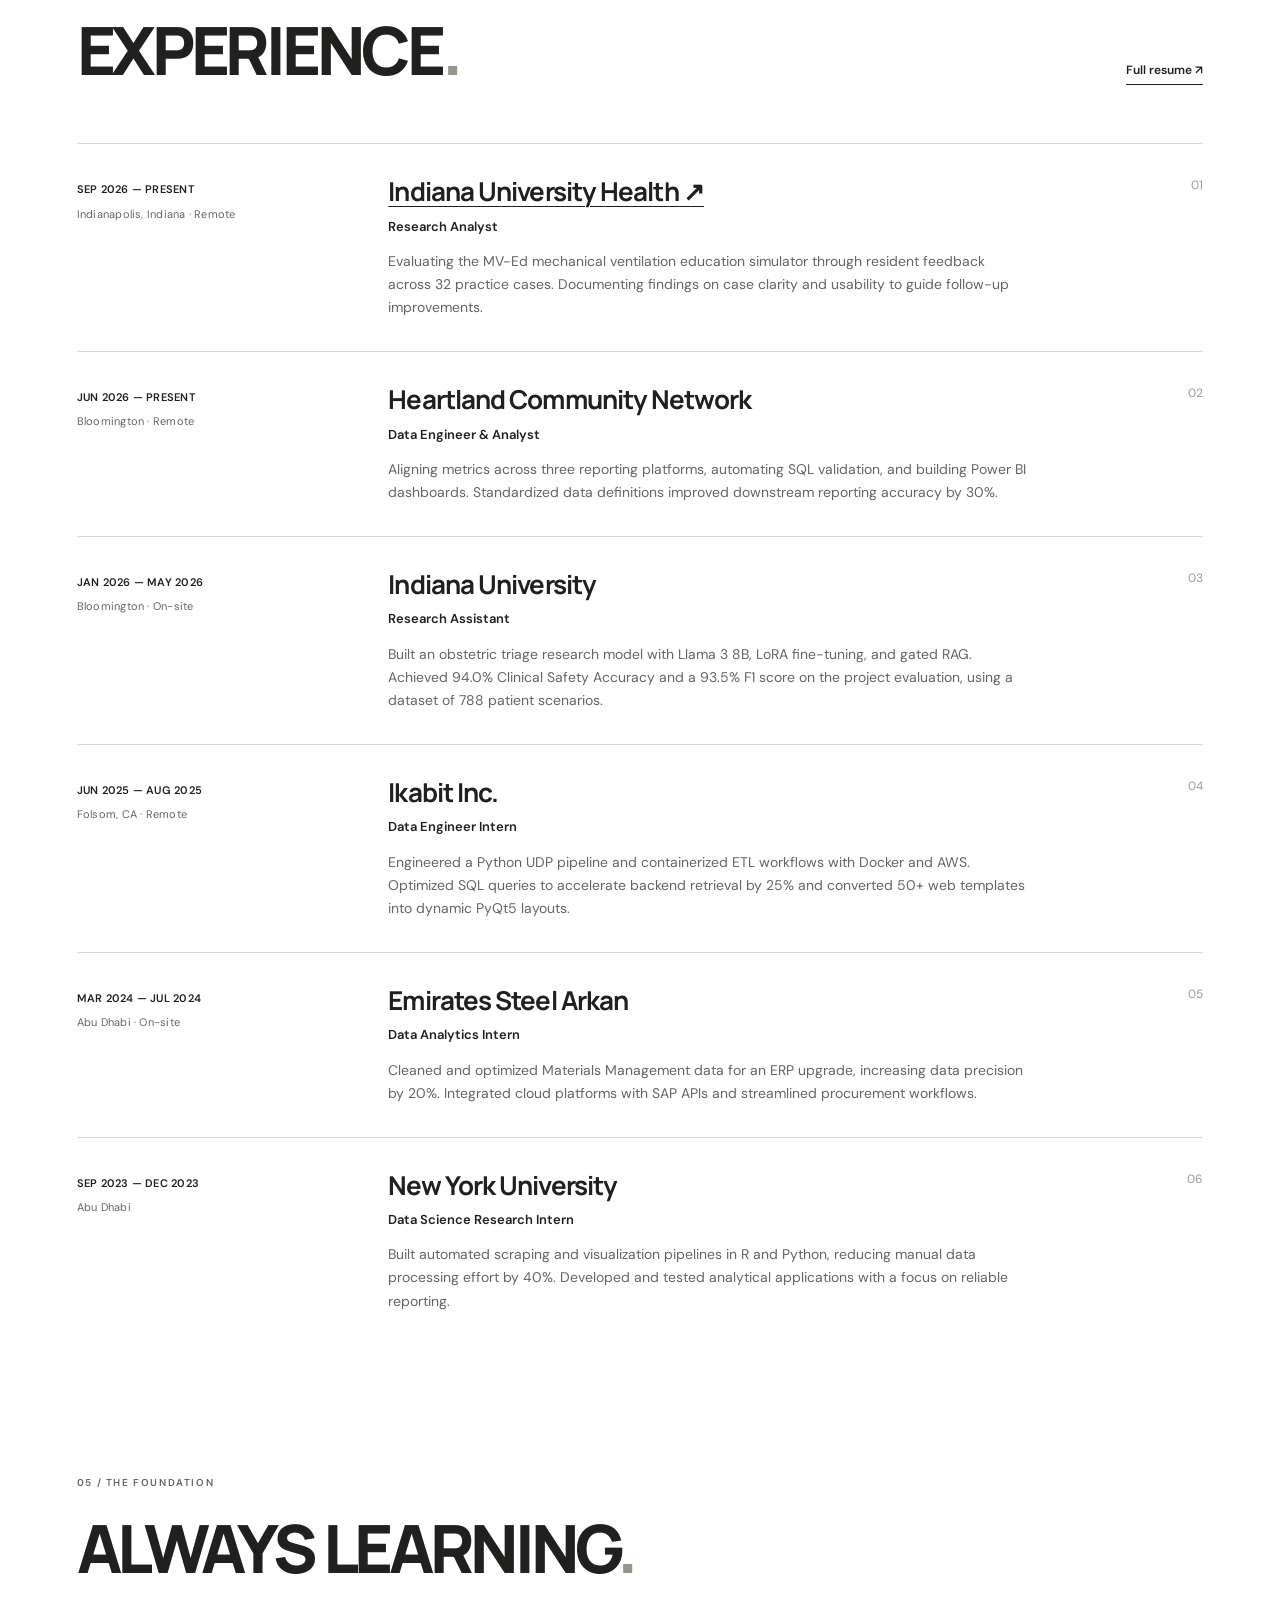
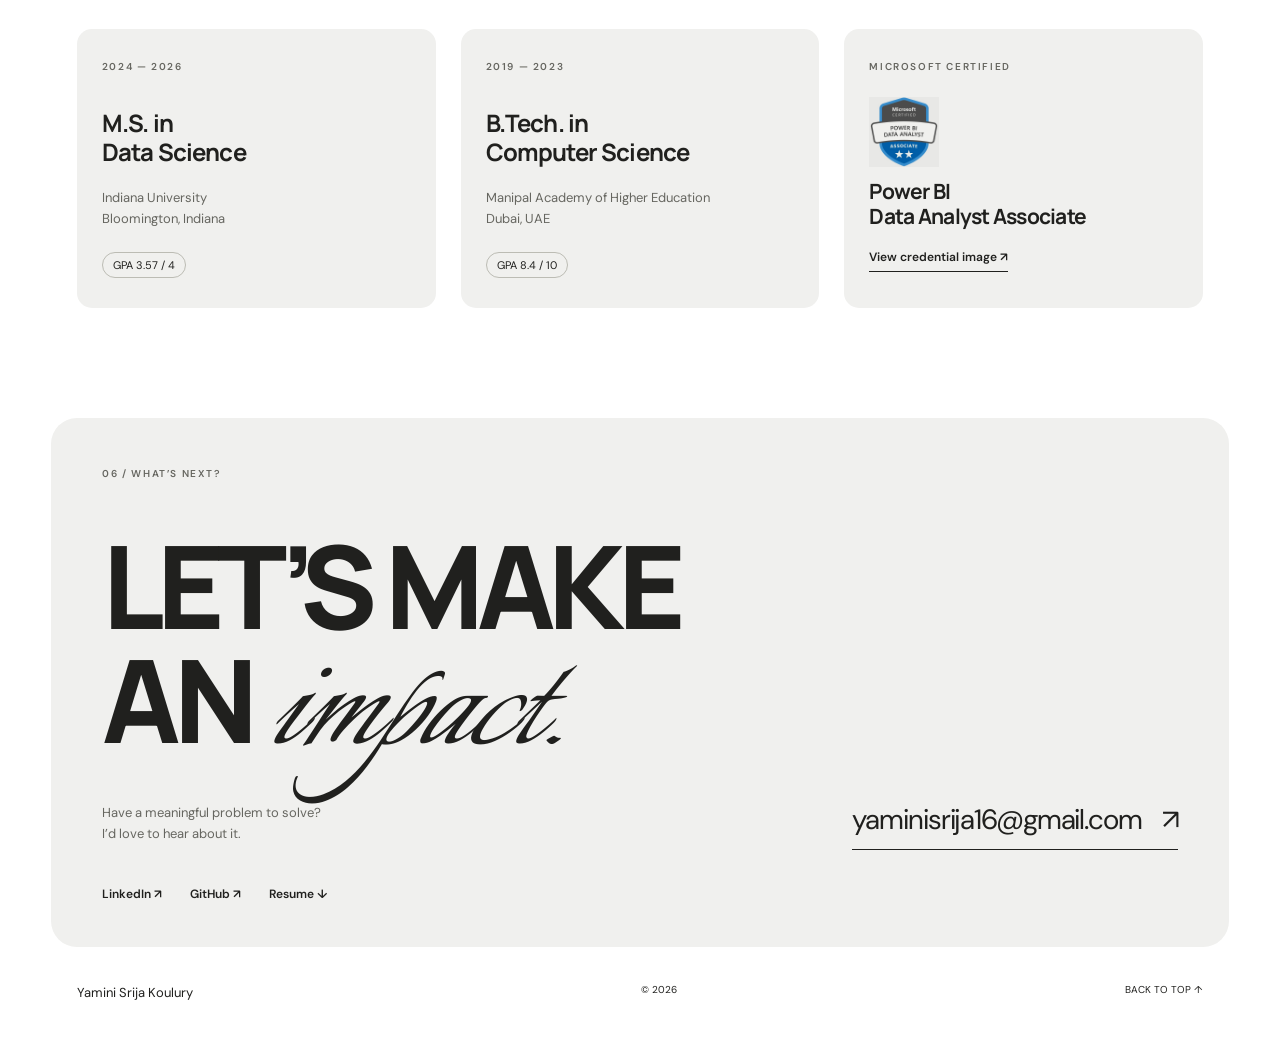
==== commit 7f66720b: "Update Indiana University Health experience and LinkedIn link" ====
--- a/index.html
+++ b/index.html
@@ -56,7 +56,7 @@
 
     <section class="experience section" id="experience" aria-labelledby="experience-title"><div class="section-heading"><div><p class="eyebrow">04 / ALONG THE WAY</p><h2 id="experience-title">EXPERIENCE<span class="period">.</span></h2></div><a class="text-link" href="Yamini_Srija_Koulury_Resume.pdf" target="_blank" rel="noopener">Full resume ↗</a></div>
       <div class="experience-list">
-        <article class="job"><div class="job-date">SEP 2026 — PRESENT<span>Indianapolis · Remote</span></div><div><h3>IU Health</h3><p class="role">Research Analyst</p><p>Evaluating the MV-Ed mechanical ventilation education simulator through resident feedback across 32 practice cases. Documenting findings on case clarity and usability to guide follow-up improvements.</p></div><span class="job-number">01</span></article>
+        <article class="job"><div class="job-date">SEP 2026 — PRESENT<span>Indianapolis, Indiana · Remote</span></div><div><h3><a class="experience-link" href="https://www.linkedin.com/in/srija06/" target="_blank" rel="noopener noreferrer">Indiana University Health ↗</a></h3><p class="role">Research Analyst</p><p>Evaluating the MV-Ed mechanical ventilation education simulator through resident feedback across 32 practice cases. Documenting findings on case clarity and usability to guide follow-up improvements.</p></div><span class="job-number">01</span></article>
         <article class="job"><div class="job-date">JUN 2026 — PRESENT<span>Bloomington · Remote</span></div><div><h3>Heartland Community Network</h3><p class="role">Data Engineer & Analyst</p><p>Aligning metrics across three reporting platforms, automating SQL validation, and building Power BI dashboards. Standardized data definitions improved downstream reporting accuracy by 30%.</p></div><span class="job-number">02</span></article>
         <article class="job"><div class="job-date">JAN 2026 — MAY 2026<span>Bloomington · On-site</span></div><div><h3>Indiana University</h3><p class="role">Research Assistant</p><p>Built an obstetric triage research model with Llama 3 8B, LoRA fine-tuning, and gated RAG. Achieved 94.0% Clinical Safety Accuracy and a 93.5% F1 score on the project evaluation, using a dataset of 788 patient scenarios.</p></div><span class="job-number">03</span></article>
         <article class="job"><div class="job-date">JUN 2025 — AUG 2025<span>Folsom, CA · Remote</span></div><div><h3>Ikabit Inc.</h3><p class="role">Data Engineer Intern</p><p>Engineered a Python UDP pipeline and containerized ETL workflows with Docker and AWS. Optimized SQL queries to accelerate backend retrieval by 25% and converted 50+ web templates into dynamic PyQt5 layouts.</p></div><span class="job-number">04</span></article>
--- a/styles.css
+++ b/styles.css
@@ -994,3 +994,12 @@
     transition:none!important;
   }
 }
+
+.experience-link {
+  text-decoration:underline;
+  text-decoration-thickness:1px;
+  text-underline-offset:5px;
+}
+.experience-link:hover {
+  color:var(--accent);
+}
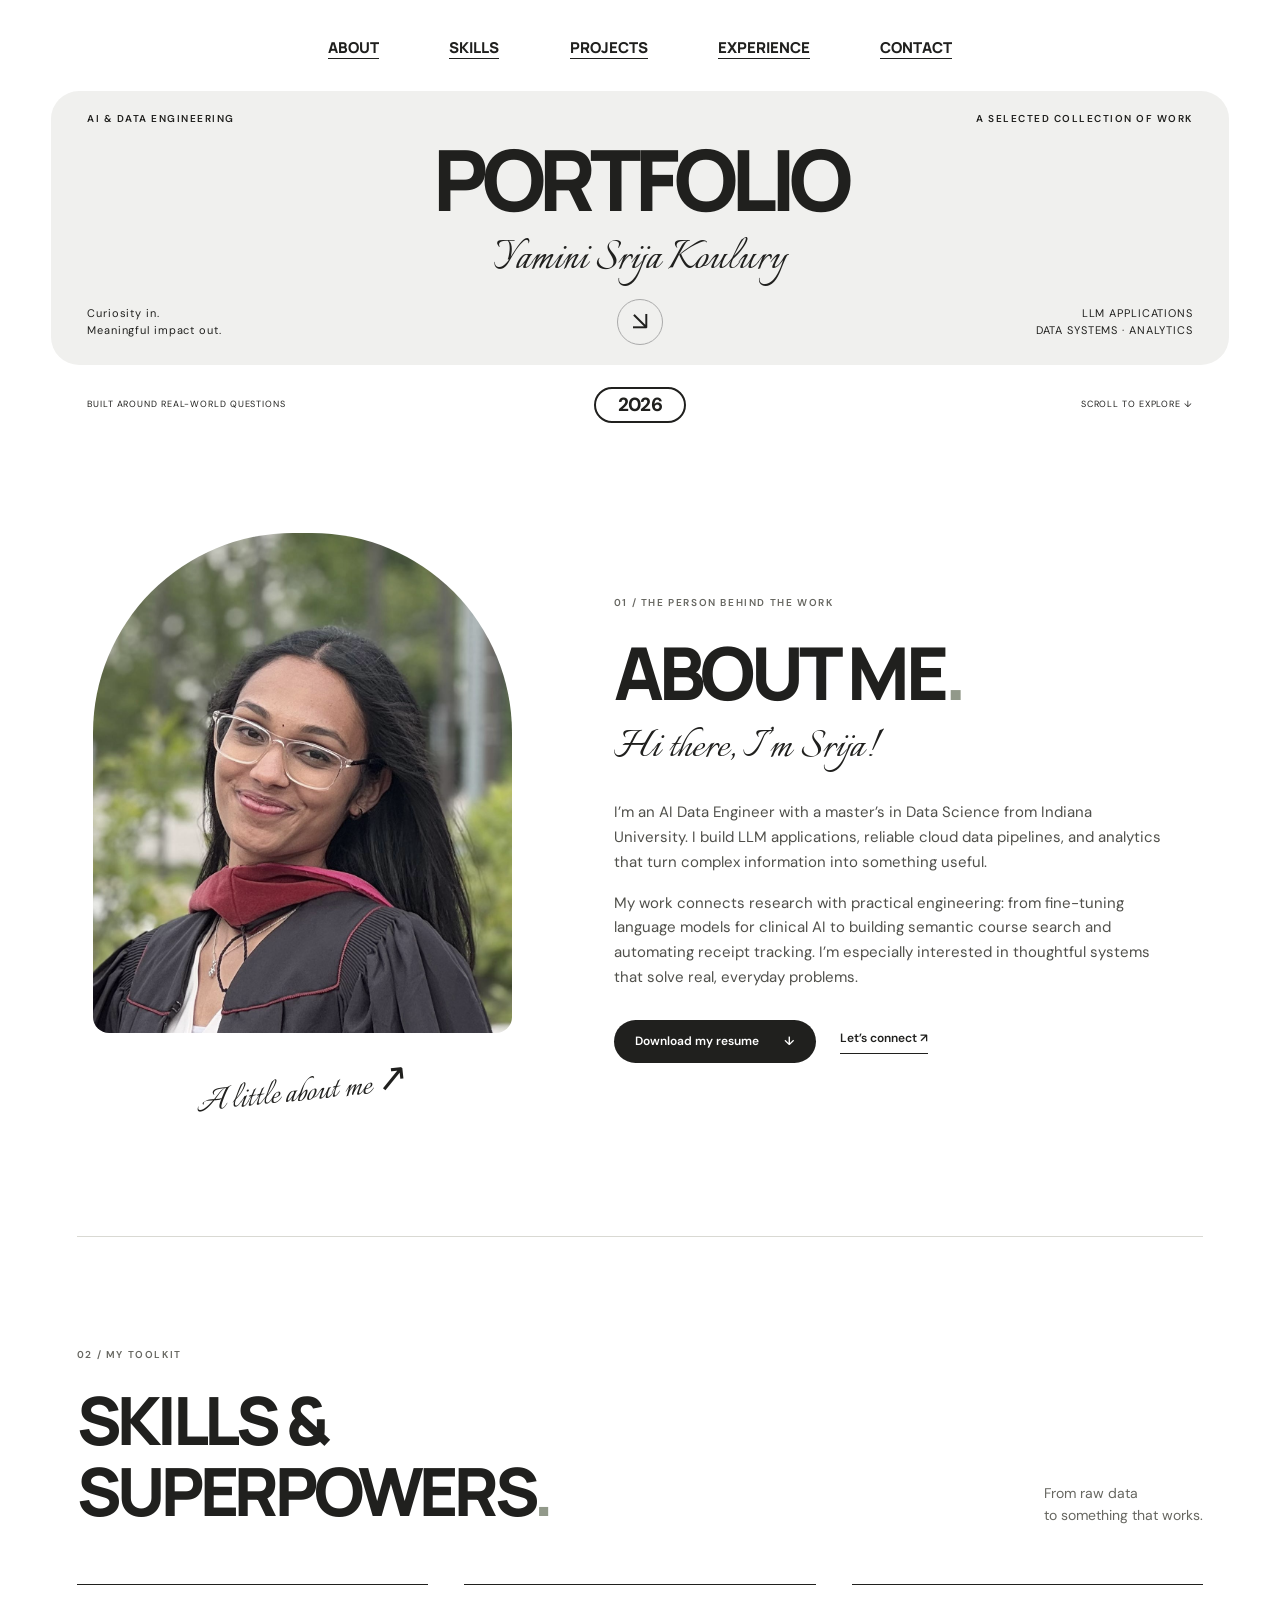
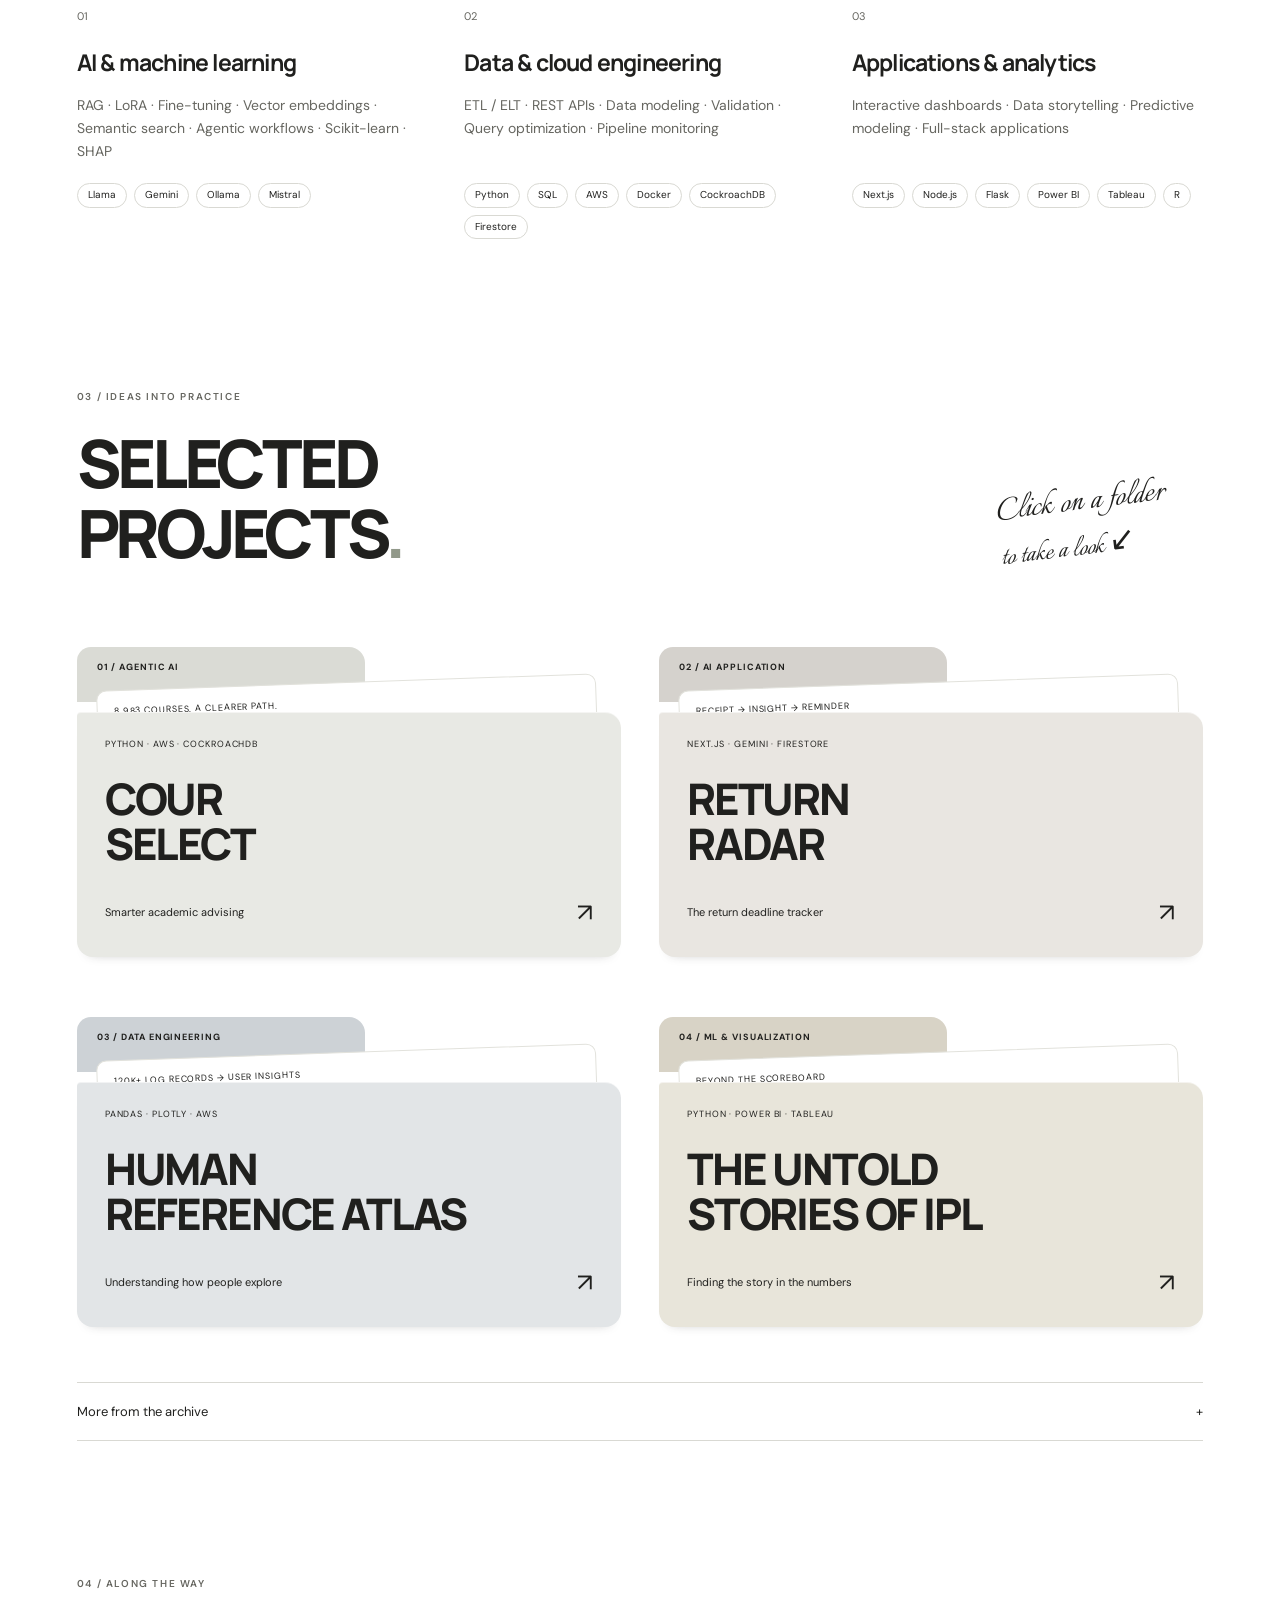
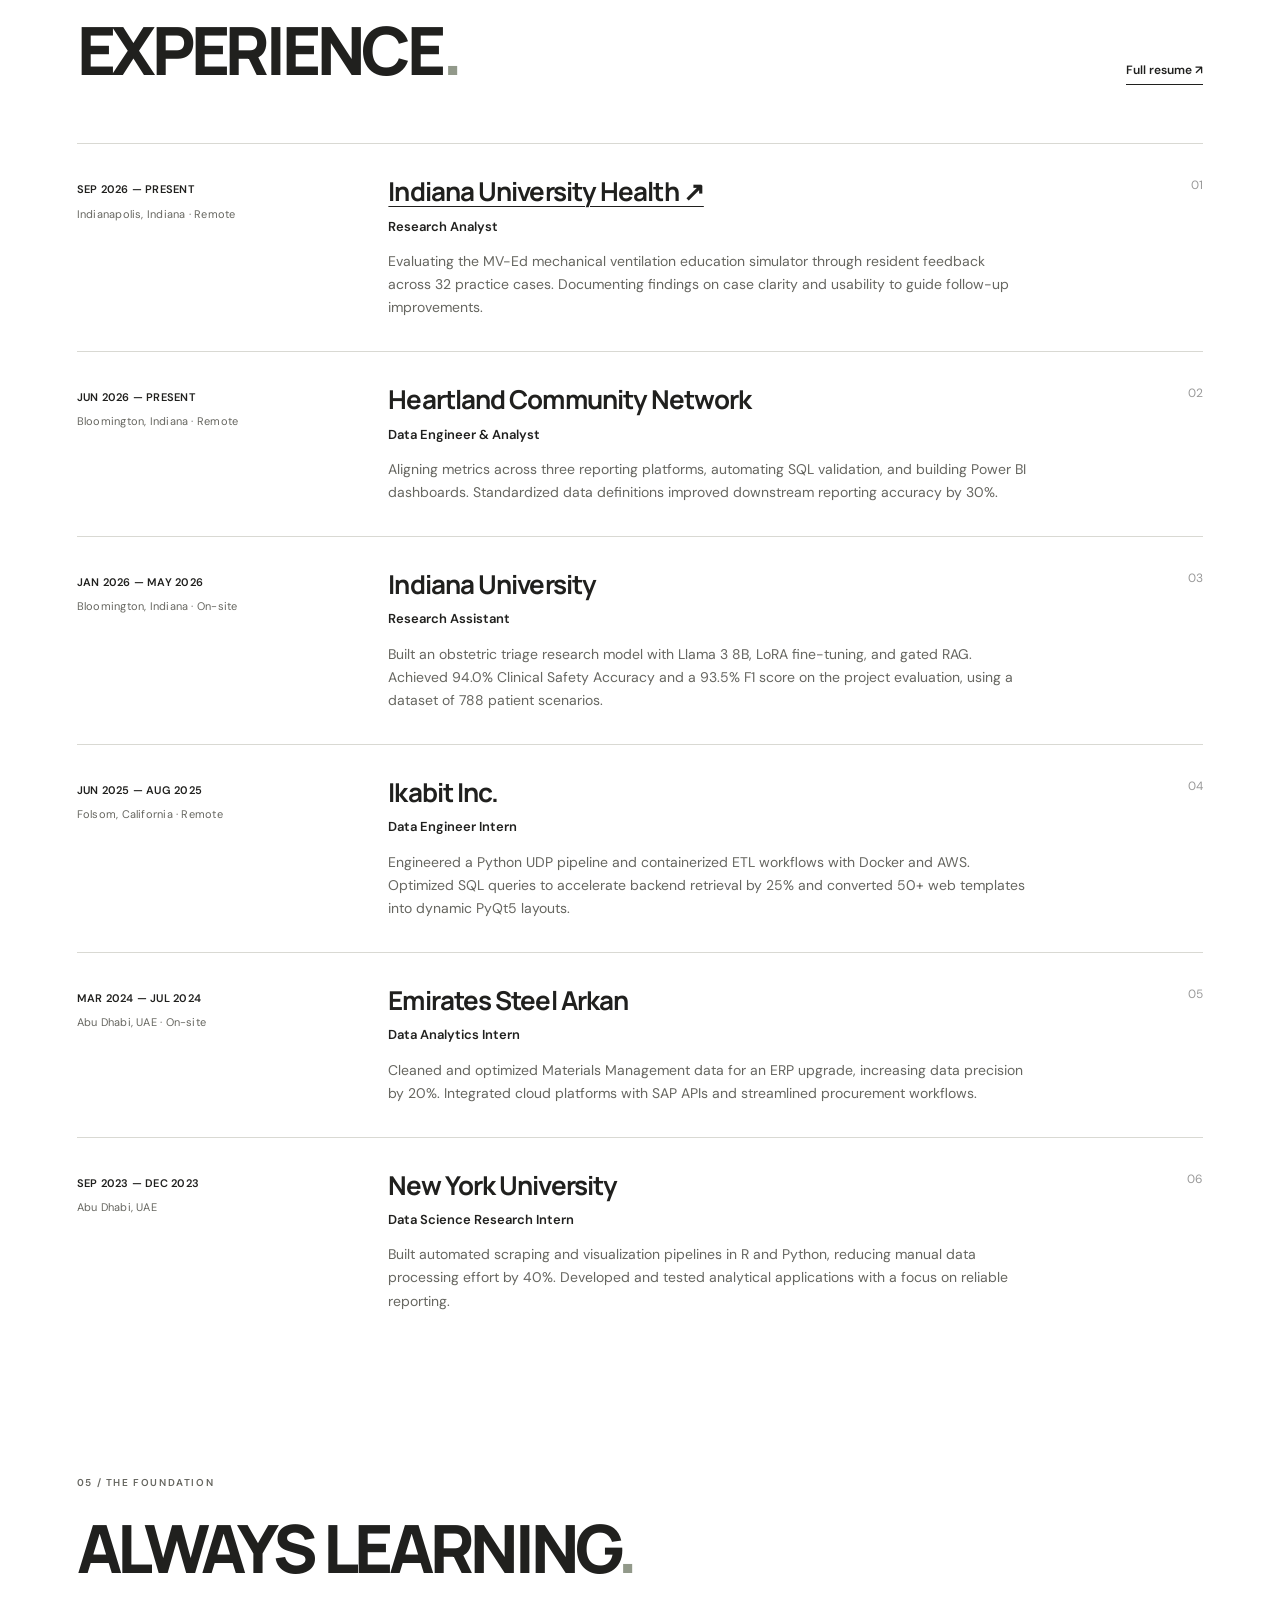
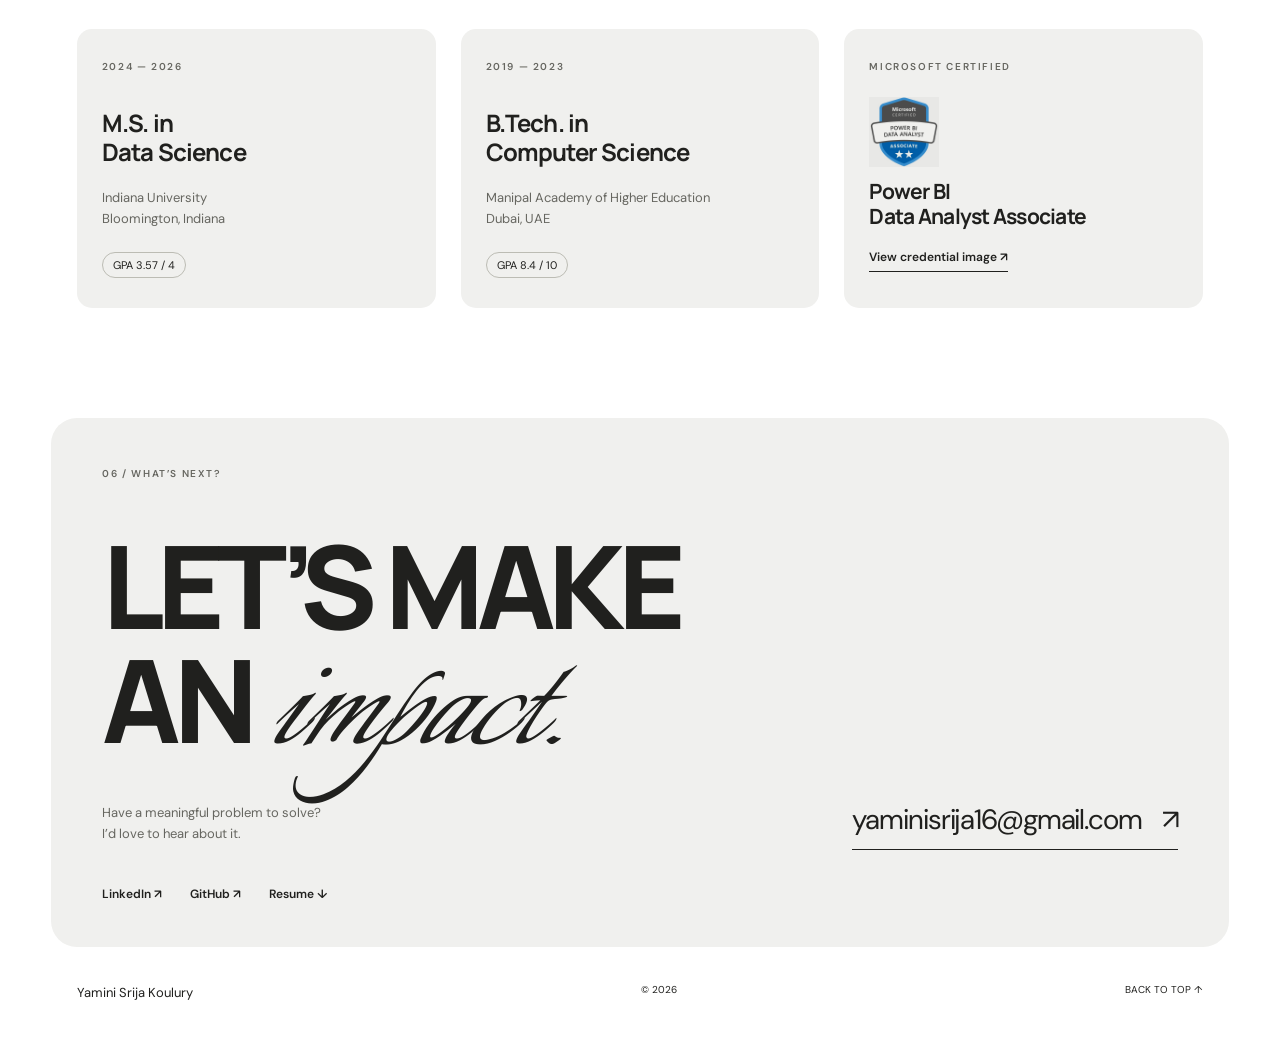
==== commit d4c440c1: "Reorder featured projects and standardize experience locations" ====
--- a/index.html
+++ b/index.html
@@ -13,7 +13,7 @@
   <link rel="preconnect" href="https://fonts.gstatic.com" crossorigin>
   <link href="https://fonts.googleapis.com/css2?family=DM+Sans:wght@400;500;600;700&family=Manrope:wght@400;500;600;700;800&family=Italianno&display=swap" rel="stylesheet">
   <link rel="stylesheet" href="styles.css?v=9">
-  <script src="script.js?v=8" defer></script>
+  <script src="script.js?v=10" defer></script>
 </head>
 <body>
   <a class="skip-link" href="#main">Skip to content</a>
@@ -46,8 +46,8 @@
 
     <section class="projects section" id="projects" aria-labelledby="projects-title"><div class="section-heading"><div><p class="eyebrow">03 / IDEAS INTO PRACTICE</p><h2 id="projects-title">SELECTED<br>PROJECTS<span class="period">.</span></h2></div><p class="handwritten folder-note">Click on a folder<br><span>to take a look ↙</span></p></div>
       <div class="folder-grid">
-        <button class="folder" data-project="returnminder" aria-haspopup="dialog"><span class="folder-tab">01 / AI APPLICATION</span><span class="folder-paper">RECEIPT → INSIGHT → REMINDER</span><span class="folder-front"><span class="folder-meta">NEXT.JS · GEMINI · FIRESTORE</span><strong>RETURN<br>MINDER</strong><span class="folder-bottom">The return deadline tracker <span>↗</span></span></span></button>
-        <button class="folder" data-project="courselect" aria-haspopup="dialog"><span class="folder-tab">02 / AGENTIC AI</span><span class="folder-paper">8,983 COURSES. A CLEARER PATH.</span><span class="folder-front"><span class="folder-meta">PYTHON · AWS · COCKROACHDB</span><strong>COUR<br>SELECT</strong><span class="folder-bottom">Smarter academic advising <span>↗</span></span></span></button>
+        <button class="folder" data-project="courselect" aria-haspopup="dialog"><span class="folder-tab">01 / AGENTIC AI</span><span class="folder-paper">8,983 COURSES. A CLEARER PATH.</span><span class="folder-front"><span class="folder-meta">PYTHON · AWS · COCKROACHDB</span><strong>COUR<br>SELECT</strong><span class="folder-bottom">Smarter academic advising <span>↗</span></span></span></button>
+        <button class="folder" data-project="returnradar" aria-haspopup="dialog"><span class="folder-tab">02 / AI APPLICATION</span><span class="folder-paper">RECEIPT → INSIGHT → REMINDER</span><span class="folder-front"><span class="folder-meta">NEXT.JS · GEMINI · FIRESTORE</span><strong>RETURN<br>RADAR</strong><span class="folder-bottom">The return deadline tracker <span>↗</span></span></span></button>
         <button class="folder" data-project="hra" aria-haspopup="dialog"><span class="folder-tab">03 / DATA ENGINEERING</span><span class="folder-paper">120K+ LOG RECORDS → USER INSIGHTS</span><span class="folder-front"><span class="folder-meta">PANDAS · PLOTLY · AWS</span><strong>HUMAN<br>REFERENCE ATLAS</strong><span class="folder-bottom">Understanding how people explore <span>↗</span></span></span></button>
         <button class="folder" data-project="ipl" aria-haspopup="dialog"><span class="folder-tab">04 / ML & VISUALIZATION</span><span class="folder-paper">BEYOND THE SCOREBOARD</span><span class="folder-front"><span class="folder-meta">PYTHON · POWER BI · TABLEAU</span><strong>THE UNTOLD<br>STORIES OF IPL</strong><span class="folder-bottom">Finding the story in the numbers <span>↗</span></span></span></button>
       </div>
@@ -57,11 +57,11 @@
     <section class="experience section" id="experience" aria-labelledby="experience-title"><div class="section-heading"><div><p class="eyebrow">04 / ALONG THE WAY</p><h2 id="experience-title">EXPERIENCE<span class="period">.</span></h2></div><a class="text-link" href="Yamini_Srija_Koulury_Resume.pdf" target="_blank" rel="noopener">Full resume ↗</a></div>
       <div class="experience-list">
         <article class="job"><div class="job-date">SEP 2026 — PRESENT<span>Indianapolis, Indiana · Remote</span></div><div><h3><a class="experience-link" href="https://www.linkedin.com/in/srija06/" target="_blank" rel="noopener noreferrer">Indiana University Health ↗</a></h3><p class="role">Research Analyst</p><p>Evaluating the MV-Ed mechanical ventilation education simulator through resident feedback across 32 practice cases. Documenting findings on case clarity and usability to guide follow-up improvements.</p></div><span class="job-number">01</span></article>
-        <article class="job"><div class="job-date">JUN 2026 — PRESENT<span>Bloomington · Remote</span></div><div><h3>Heartland Community Network</h3><p class="role">Data Engineer & Analyst</p><p>Aligning metrics across three reporting platforms, automating SQL validation, and building Power BI dashboards. Standardized data definitions improved downstream reporting accuracy by 30%.</p></div><span class="job-number">02</span></article>
-        <article class="job"><div class="job-date">JAN 2026 — MAY 2026<span>Bloomington · On-site</span></div><div><h3>Indiana University</h3><p class="role">Research Assistant</p><p>Built an obstetric triage research model with Llama 3 8B, LoRA fine-tuning, and gated RAG. Achieved 94.0% Clinical Safety Accuracy and a 93.5% F1 score on the project evaluation, using a dataset of 788 patient scenarios.</p></div><span class="job-number">03</span></article>
-        <article class="job"><div class="job-date">JUN 2025 — AUG 2025<span>Folsom, CA · Remote</span></div><div><h3>Ikabit Inc.</h3><p class="role">Data Engineer Intern</p><p>Engineered a Python UDP pipeline and containerized ETL workflows with Docker and AWS. Optimized SQL queries to accelerate backend retrieval by 25% and converted 50+ web templates into dynamic PyQt5 layouts.</p></div><span class="job-number">04</span></article>
-        <article class="job"><div class="job-date">MAR 2024 — JUL 2024<span>Abu Dhabi · On-site</span></div><div><h3>Emirates Steel Arkan</h3><p class="role">Data Analytics Intern</p><p>Cleaned and optimized Materials Management data for an ERP upgrade, increasing data precision by 20%. Integrated cloud platforms with SAP APIs and streamlined procurement workflows.</p></div><span class="job-number">05</span></article>
-        <article class="job"><div class="job-date">SEP 2023 — DEC 2023<span>Abu Dhabi</span></div><div><h3>New York University</h3><p class="role">Data Science Research Intern</p><p>Built automated scraping and visualization pipelines in R and Python, reducing manual data processing effort by 40%. Developed and tested analytical applications with a focus on reliable reporting.</p></div><span class="job-number">06</span></article>
+        <article class="job"><div class="job-date">JUN 2026 — PRESENT<span>Bloomington, Indiana · Remote</span></div><div><h3>Heartland Community Network</h3><p class="role">Data Engineer & Analyst</p><p>Aligning metrics across three reporting platforms, automating SQL validation, and building Power BI dashboards. Standardized data definitions improved downstream reporting accuracy by 30%.</p></div><span class="job-number">02</span></article>
+        <article class="job"><div class="job-date">JAN 2026 — MAY 2026<span>Bloomington, Indiana · On-site</span></div><div><h3>Indiana University</h3><p class="role">Research Assistant</p><p>Built an obstetric triage research model with Llama 3 8B, LoRA fine-tuning, and gated RAG. Achieved 94.0% Clinical Safety Accuracy and a 93.5% F1 score on the project evaluation, using a dataset of 788 patient scenarios.</p></div><span class="job-number">03</span></article>
+        <article class="job"><div class="job-date">JUN 2025 — AUG 2025<span>Folsom, California · Remote</span></div><div><h3>Ikabit Inc.</h3><p class="role">Data Engineer Intern</p><p>Engineered a Python UDP pipeline and containerized ETL workflows with Docker and AWS. Optimized SQL queries to accelerate backend retrieval by 25% and converted 50+ web templates into dynamic PyQt5 layouts.</p></div><span class="job-number">04</span></article>
+        <article class="job"><div class="job-date">MAR 2024 — JUL 2024<span>Abu Dhabi, UAE · On-site</span></div><div><h3>Emirates Steel Arkan</h3><p class="role">Data Analytics Intern</p><p>Cleaned and optimized Materials Management data for an ERP upgrade, increasing data precision by 20%. Integrated cloud platforms with SAP APIs and streamlined procurement workflows.</p></div><span class="job-number">05</span></article>
+        <article class="job"><div class="job-date">SEP 2023 — DEC 2023<span>Abu Dhabi, UAE</span></div><div><h3>New York University</h3><p class="role">Data Science Research Intern</p><p>Built automated scraping and visualization pipelines in R and Python, reducing manual data processing effort by 40%. Developed and tested analytical applications with a focus on reliable reporting.</p></div><span class="job-number">06</span></article>
       </div>
     </section>
 
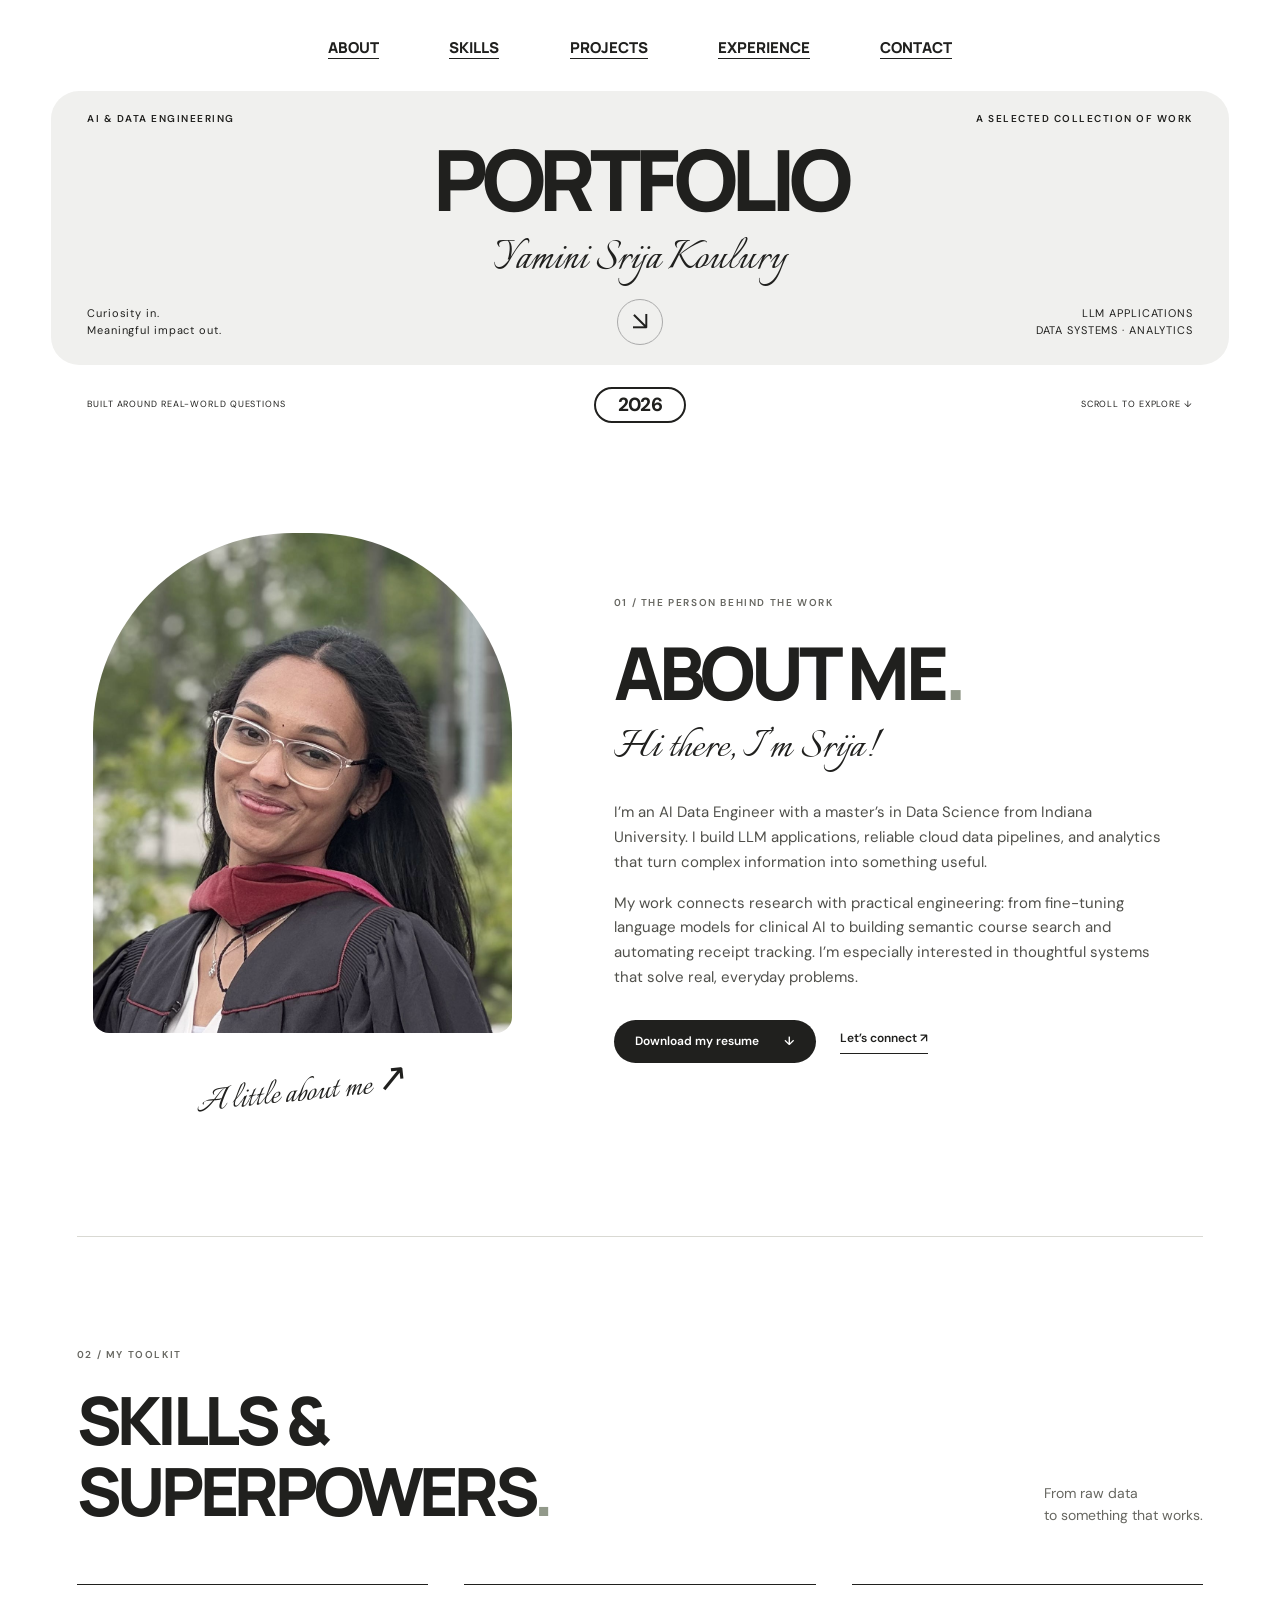
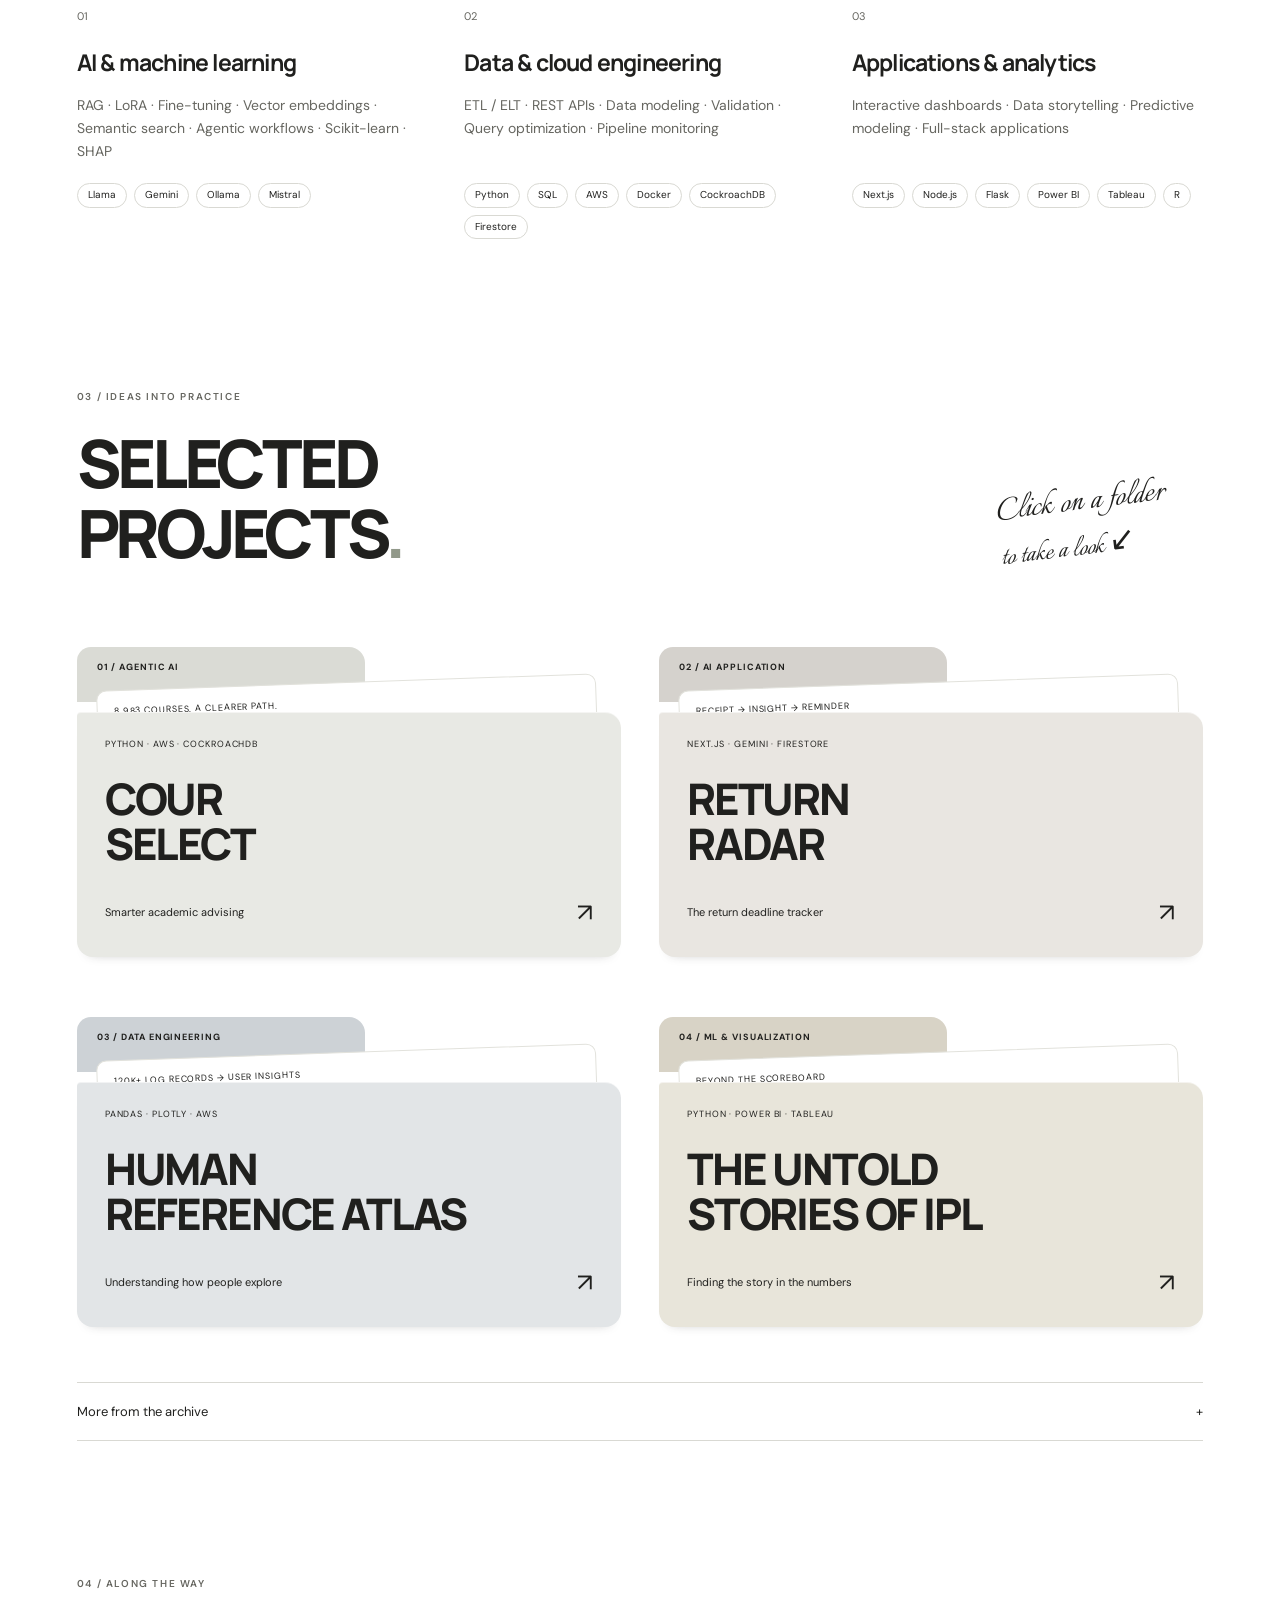
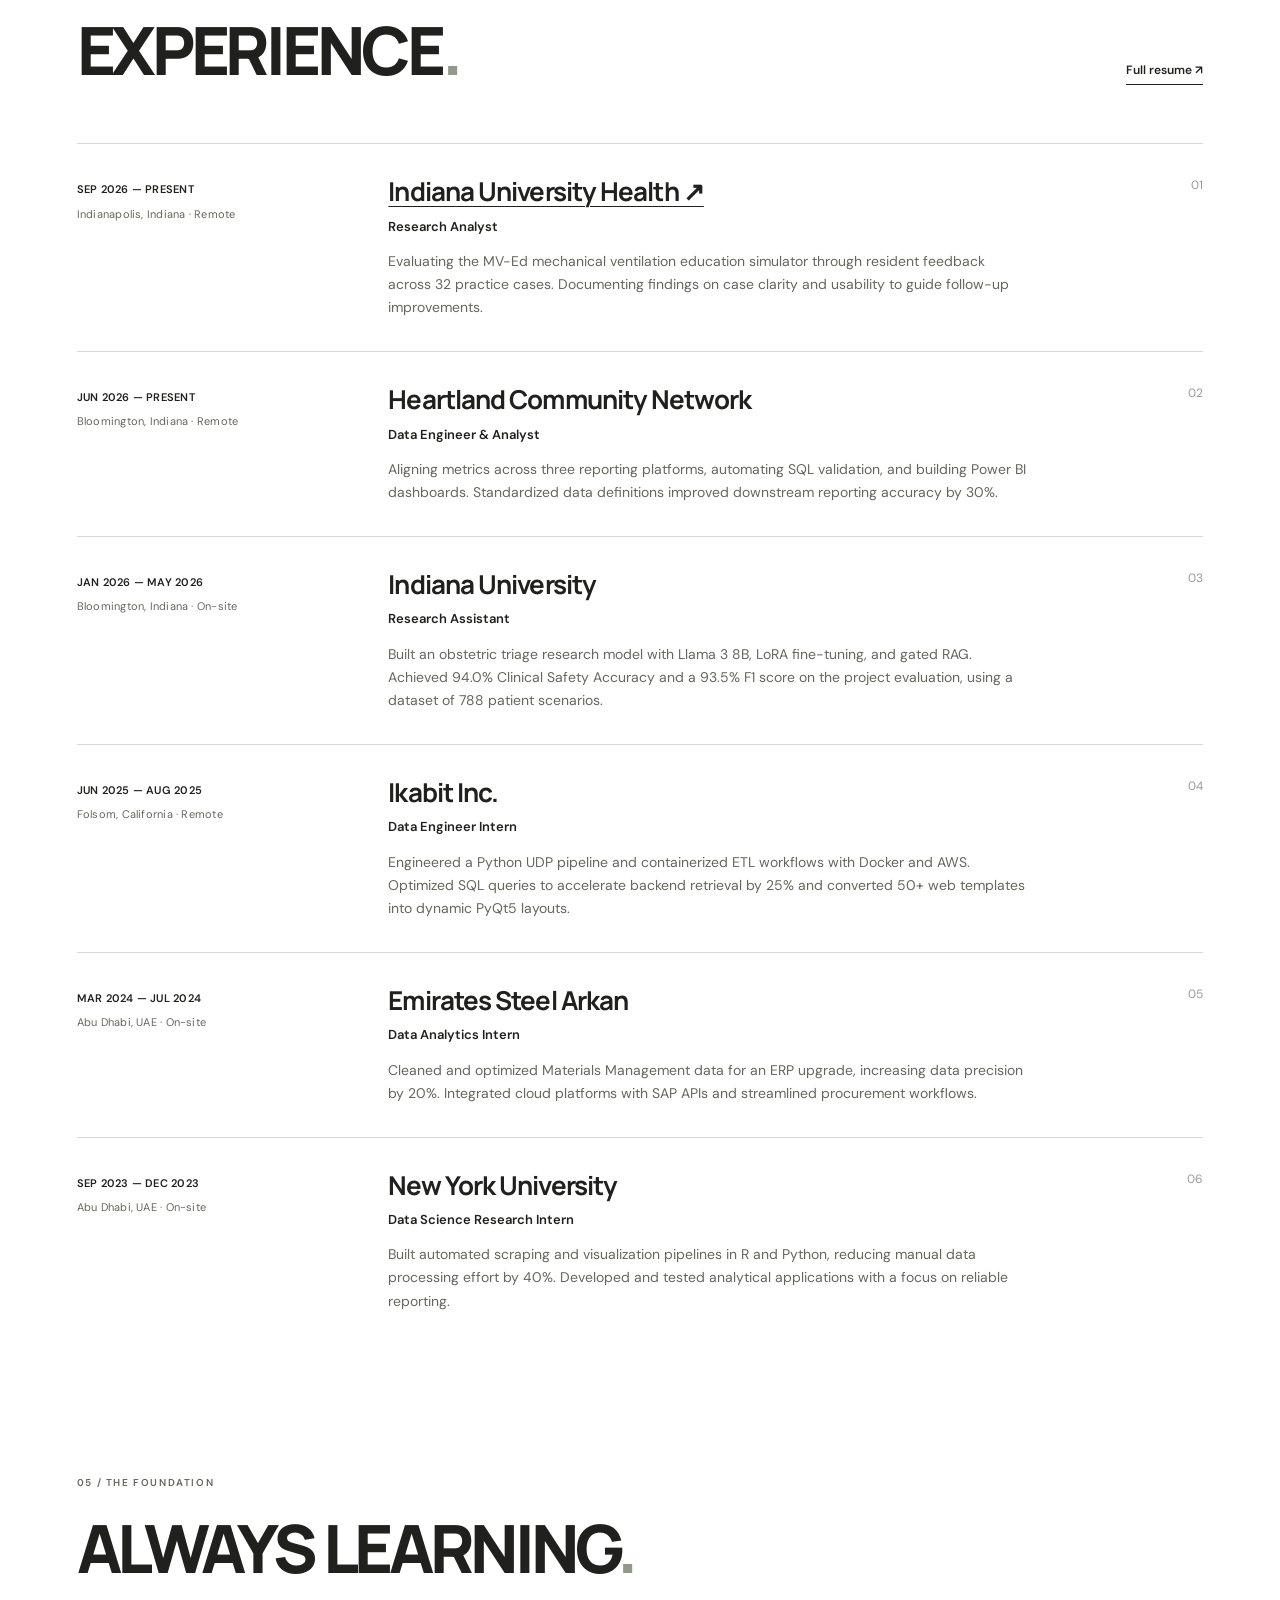
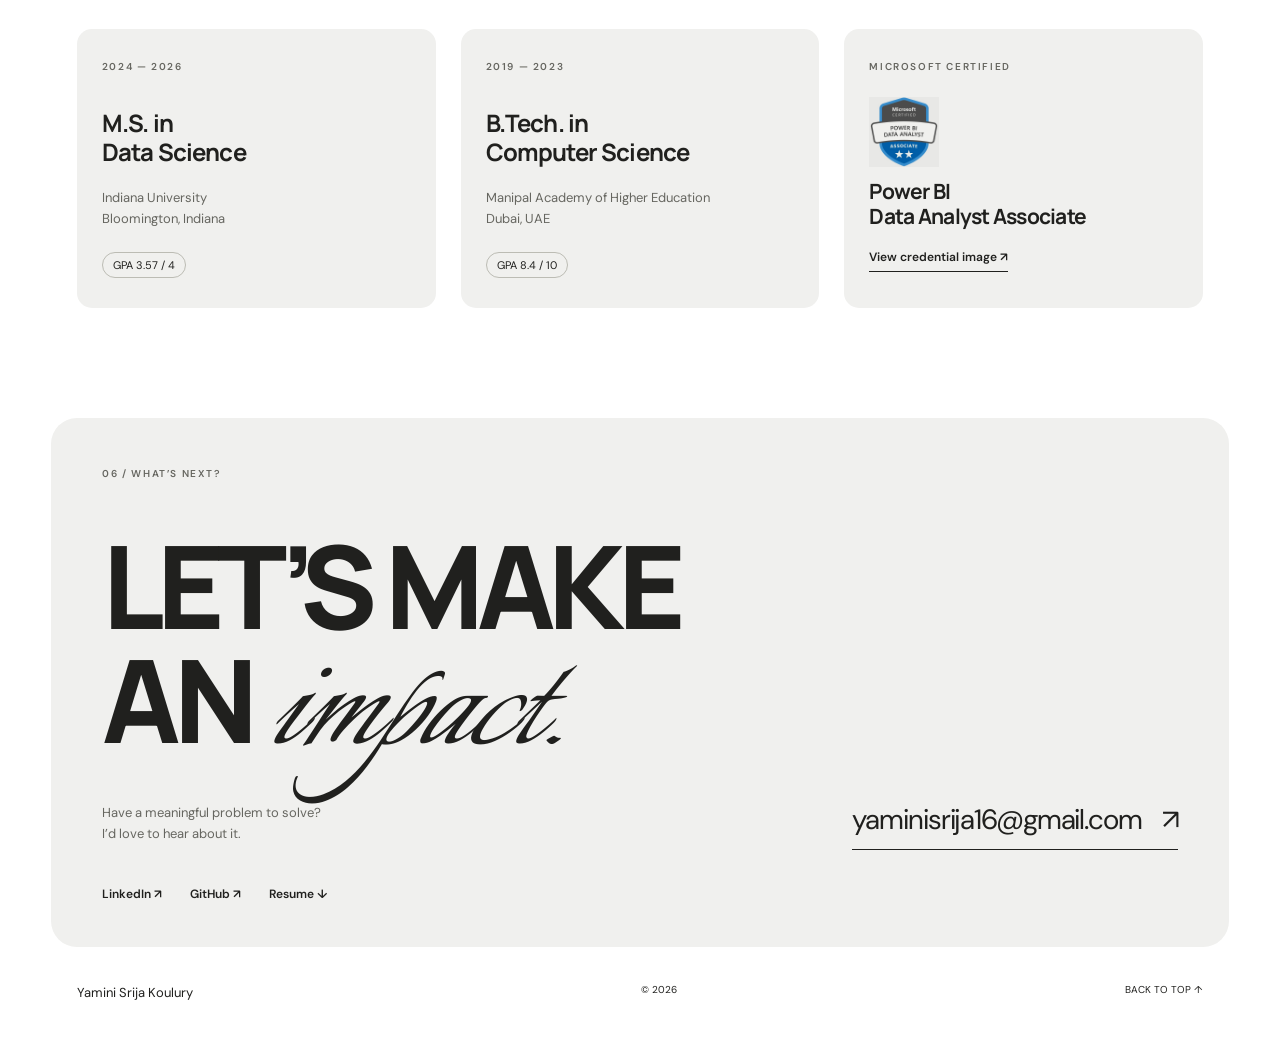
==== commit 190af7ce: "Mark New York University experience as on-site" ====
--- a/index.html
+++ b/index.html
@@ -61,7 +61,7 @@
         <article class="job"><div class="job-date">JAN 2026 — MAY 2026<span>Bloomington, Indiana · On-site</span></div><div><h3>Indiana University</h3><p class="role">Research Assistant</p><p>Built an obstetric triage research model with Llama 3 8B, LoRA fine-tuning, and gated RAG. Achieved 94.0% Clinical Safety Accuracy and a 93.5% F1 score on the project evaluation, using a dataset of 788 patient scenarios.</p></div><span class="job-number">03</span></article>
         <article class="job"><div class="job-date">JUN 2025 — AUG 2025<span>Folsom, California · Remote</span></div><div><h3>Ikabit Inc.</h3><p class="role">Data Engineer Intern</p><p>Engineered a Python UDP pipeline and containerized ETL workflows with Docker and AWS. Optimized SQL queries to accelerate backend retrieval by 25% and converted 50+ web templates into dynamic PyQt5 layouts.</p></div><span class="job-number">04</span></article>
         <article class="job"><div class="job-date">MAR 2024 — JUL 2024<span>Abu Dhabi, UAE · On-site</span></div><div><h3>Emirates Steel Arkan</h3><p class="role">Data Analytics Intern</p><p>Cleaned and optimized Materials Management data for an ERP upgrade, increasing data precision by 20%. Integrated cloud platforms with SAP APIs and streamlined procurement workflows.</p></div><span class="job-number">05</span></article>
-        <article class="job"><div class="job-date">SEP 2023 — DEC 2023<span>Abu Dhabi, UAE</span></div><div><h3>New York University</h3><p class="role">Data Science Research Intern</p><p>Built automated scraping and visualization pipelines in R and Python, reducing manual data processing effort by 40%. Developed and tested analytical applications with a focus on reliable reporting.</p></div><span class="job-number">06</span></article>
+        <article class="job"><div class="job-date">SEP 2023 — DEC 2023<span>Abu Dhabi, UAE · On-site</span></div><div><h3>New York University</h3><p class="role">Data Science Research Intern</p><p>Built automated scraping and visualization pipelines in R and Python, reducing manual data processing effort by 40%. Developed and tested analytical applications with a focus on reliable reporting.</p></div><span class="job-number">06</span></article>
       </div>
     </section>
 
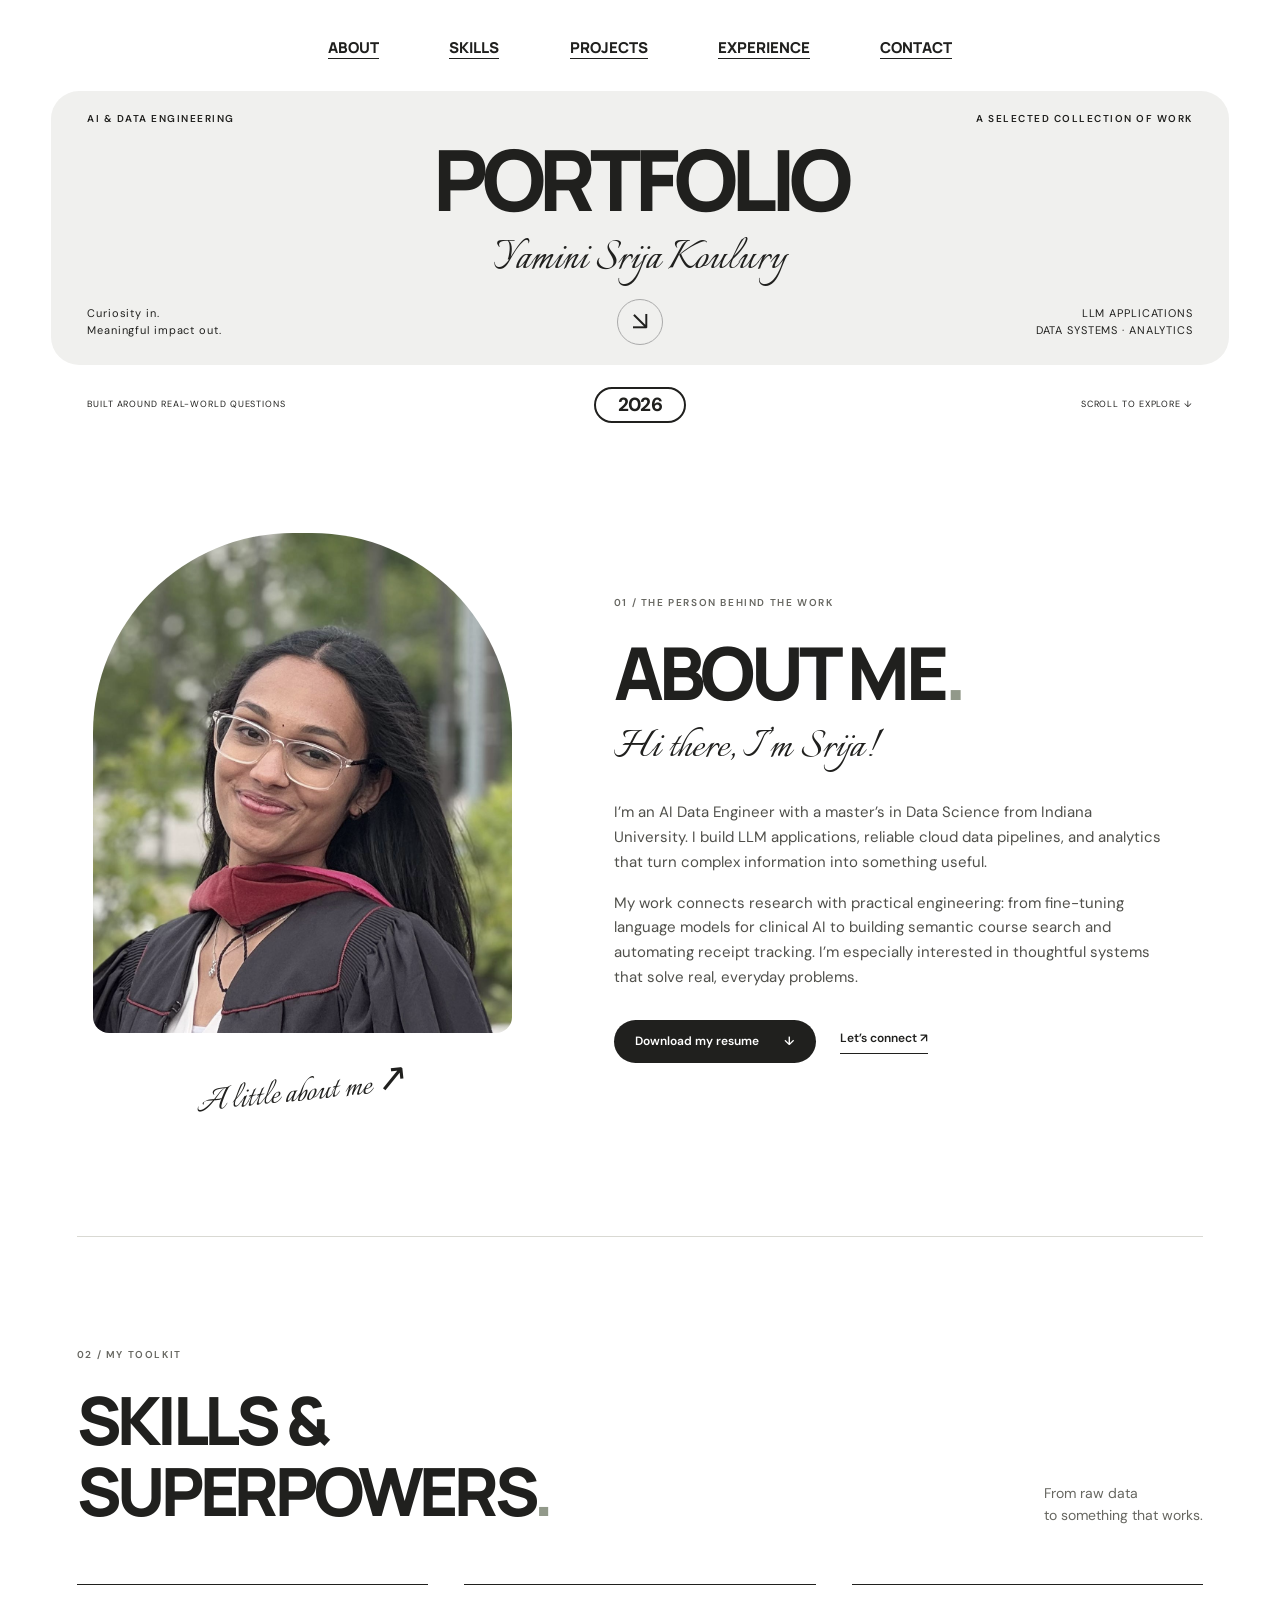
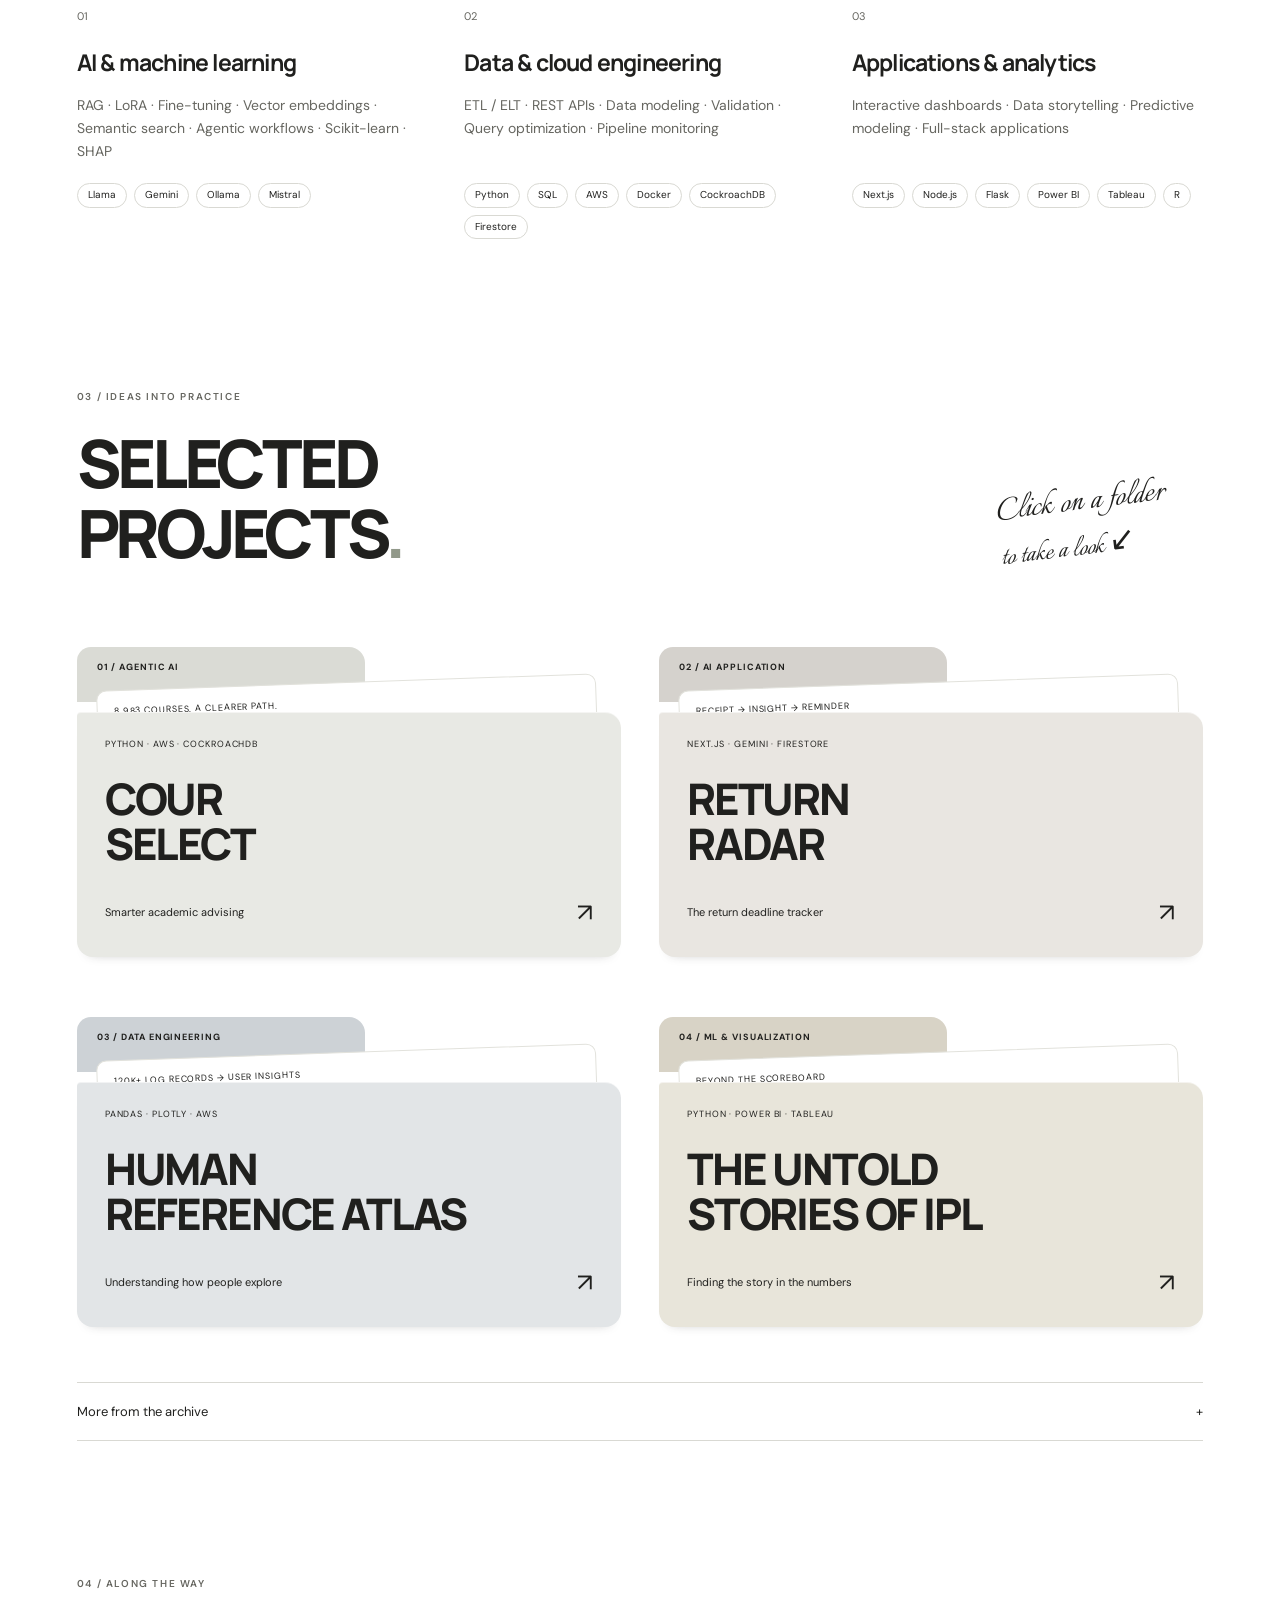
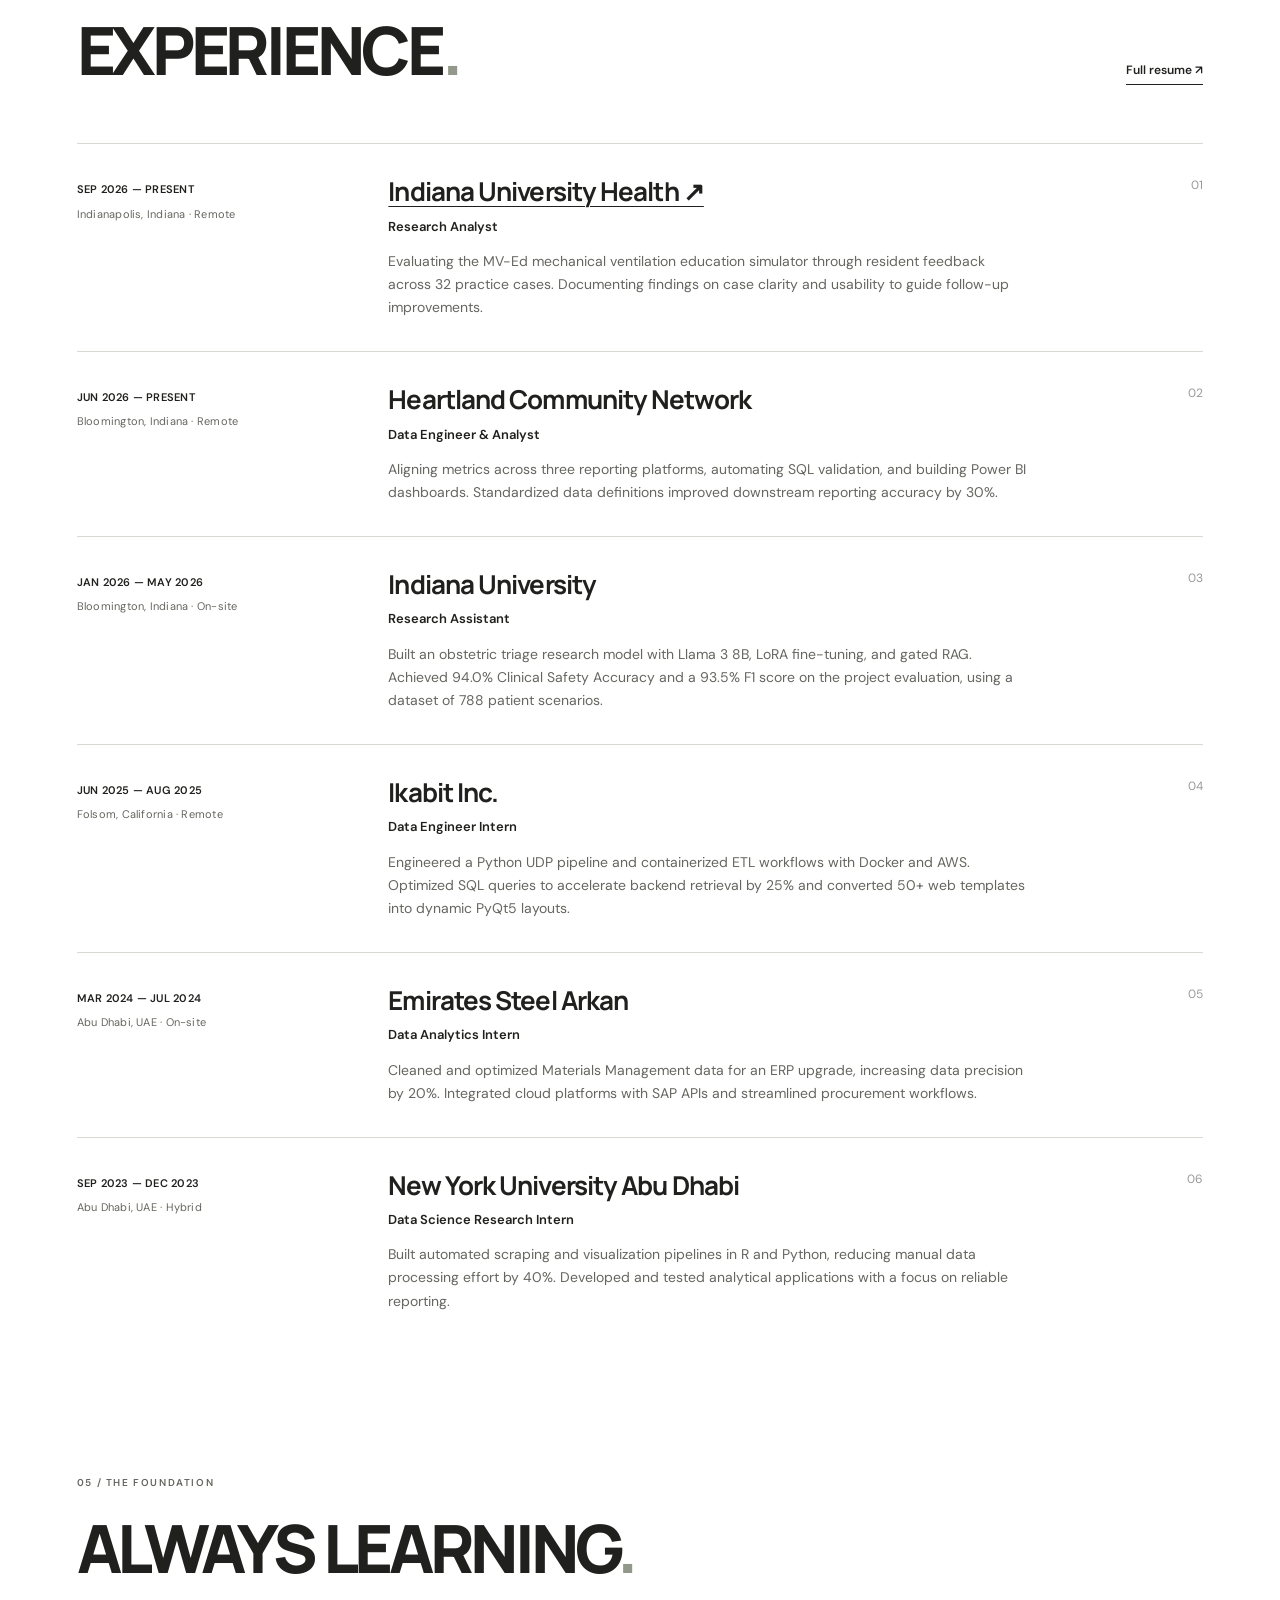
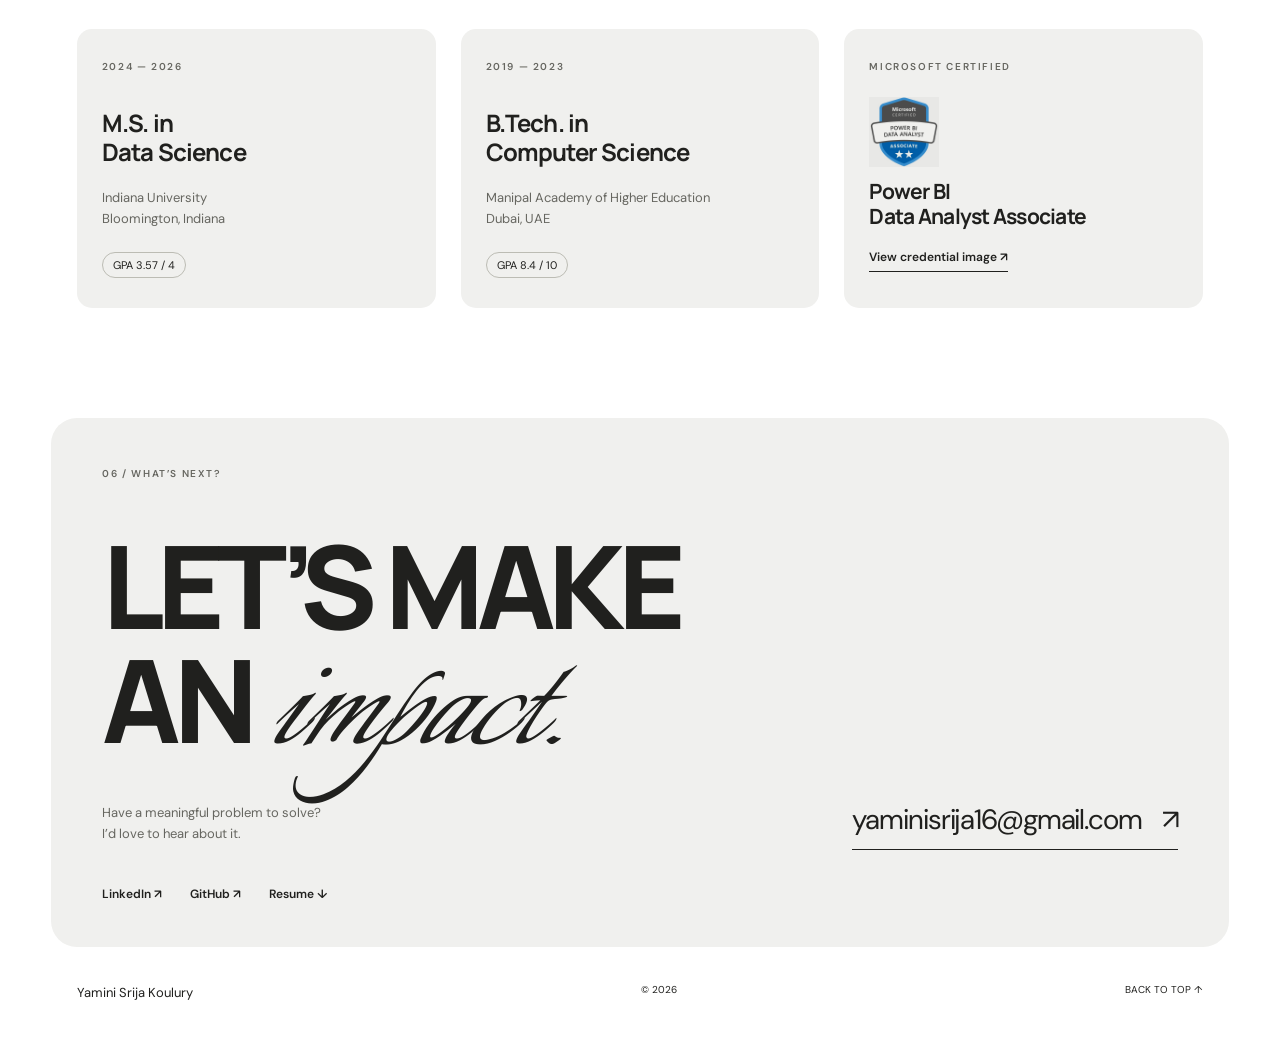
==== commit b639f95a: "Update NYU Abu Dhabi experience name and hybrid location" ====
--- a/index.html
+++ b/index.html
@@ -61,7 +61,7 @@
         <article class="job"><div class="job-date">JAN 2026 — MAY 2026<span>Bloomington, Indiana · On-site</span></div><div><h3>Indiana University</h3><p class="role">Research Assistant</p><p>Built an obstetric triage research model with Llama 3 8B, LoRA fine-tuning, and gated RAG. Achieved 94.0% Clinical Safety Accuracy and a 93.5% F1 score on the project evaluation, using a dataset of 788 patient scenarios.</p></div><span class="job-number">03</span></article>
         <article class="job"><div class="job-date">JUN 2025 — AUG 2025<span>Folsom, California · Remote</span></div><div><h3>Ikabit Inc.</h3><p class="role">Data Engineer Intern</p><p>Engineered a Python UDP pipeline and containerized ETL workflows with Docker and AWS. Optimized SQL queries to accelerate backend retrieval by 25% and converted 50+ web templates into dynamic PyQt5 layouts.</p></div><span class="job-number">04</span></article>
         <article class="job"><div class="job-date">MAR 2024 — JUL 2024<span>Abu Dhabi, UAE · On-site</span></div><div><h3>Emirates Steel Arkan</h3><p class="role">Data Analytics Intern</p><p>Cleaned and optimized Materials Management data for an ERP upgrade, increasing data precision by 20%. Integrated cloud platforms with SAP APIs and streamlined procurement workflows.</p></div><span class="job-number">05</span></article>
-        <article class="job"><div class="job-date">SEP 2023 — DEC 2023<span>Abu Dhabi, UAE · On-site</span></div><div><h3>New York University</h3><p class="role">Data Science Research Intern</p><p>Built automated scraping and visualization pipelines in R and Python, reducing manual data processing effort by 40%. Developed and tested analytical applications with a focus on reliable reporting.</p></div><span class="job-number">06</span></article>
+        <article class="job"><div class="job-date">SEP 2023 — DEC 2023<span>Abu Dhabi, UAE · Hybrid</span></div><div><h3>New York University Abu Dhabi</h3><p class="role">Data Science Research Intern</p><p>Built automated scraping and visualization pipelines in R and Python, reducing manual data processing effort by 40%. Developed and tested analytical applications with a focus on reliable reporting.</p></div><span class="job-number">06</span></article>
       </div>
     </section>
 
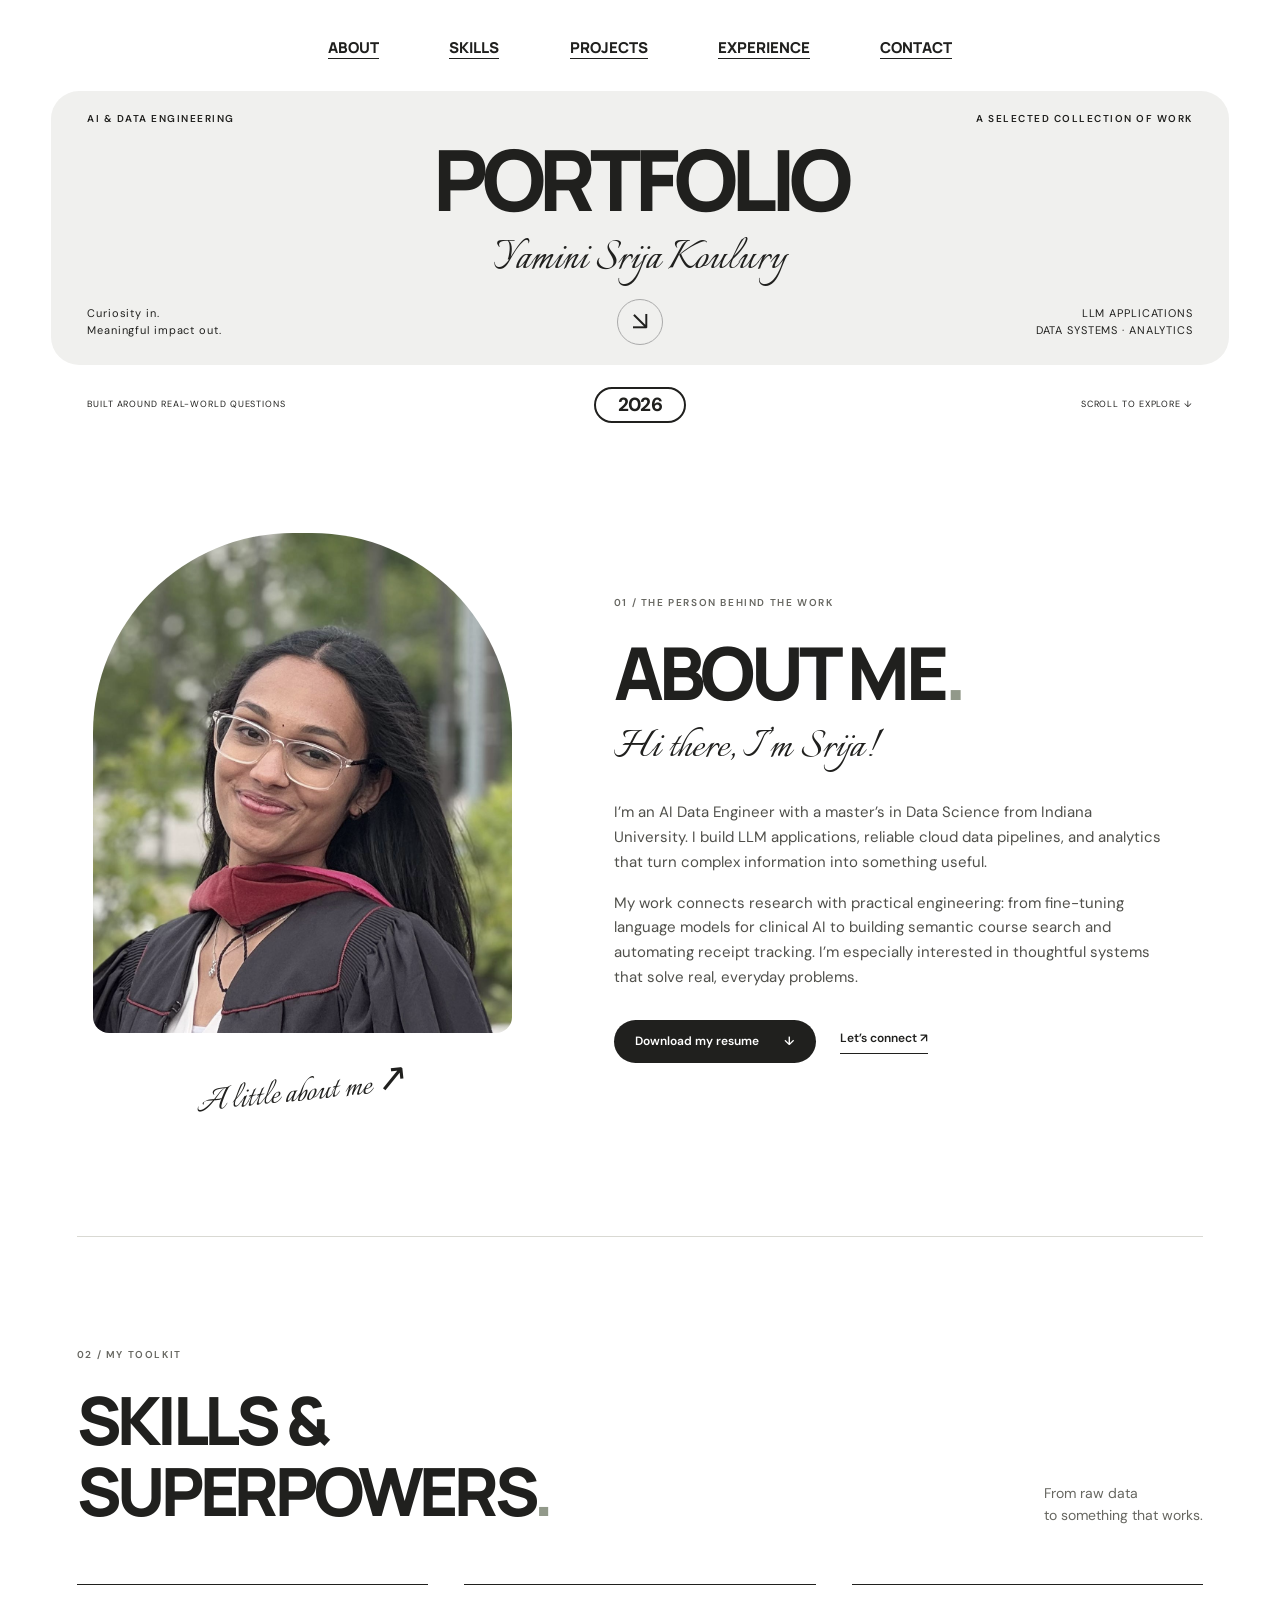
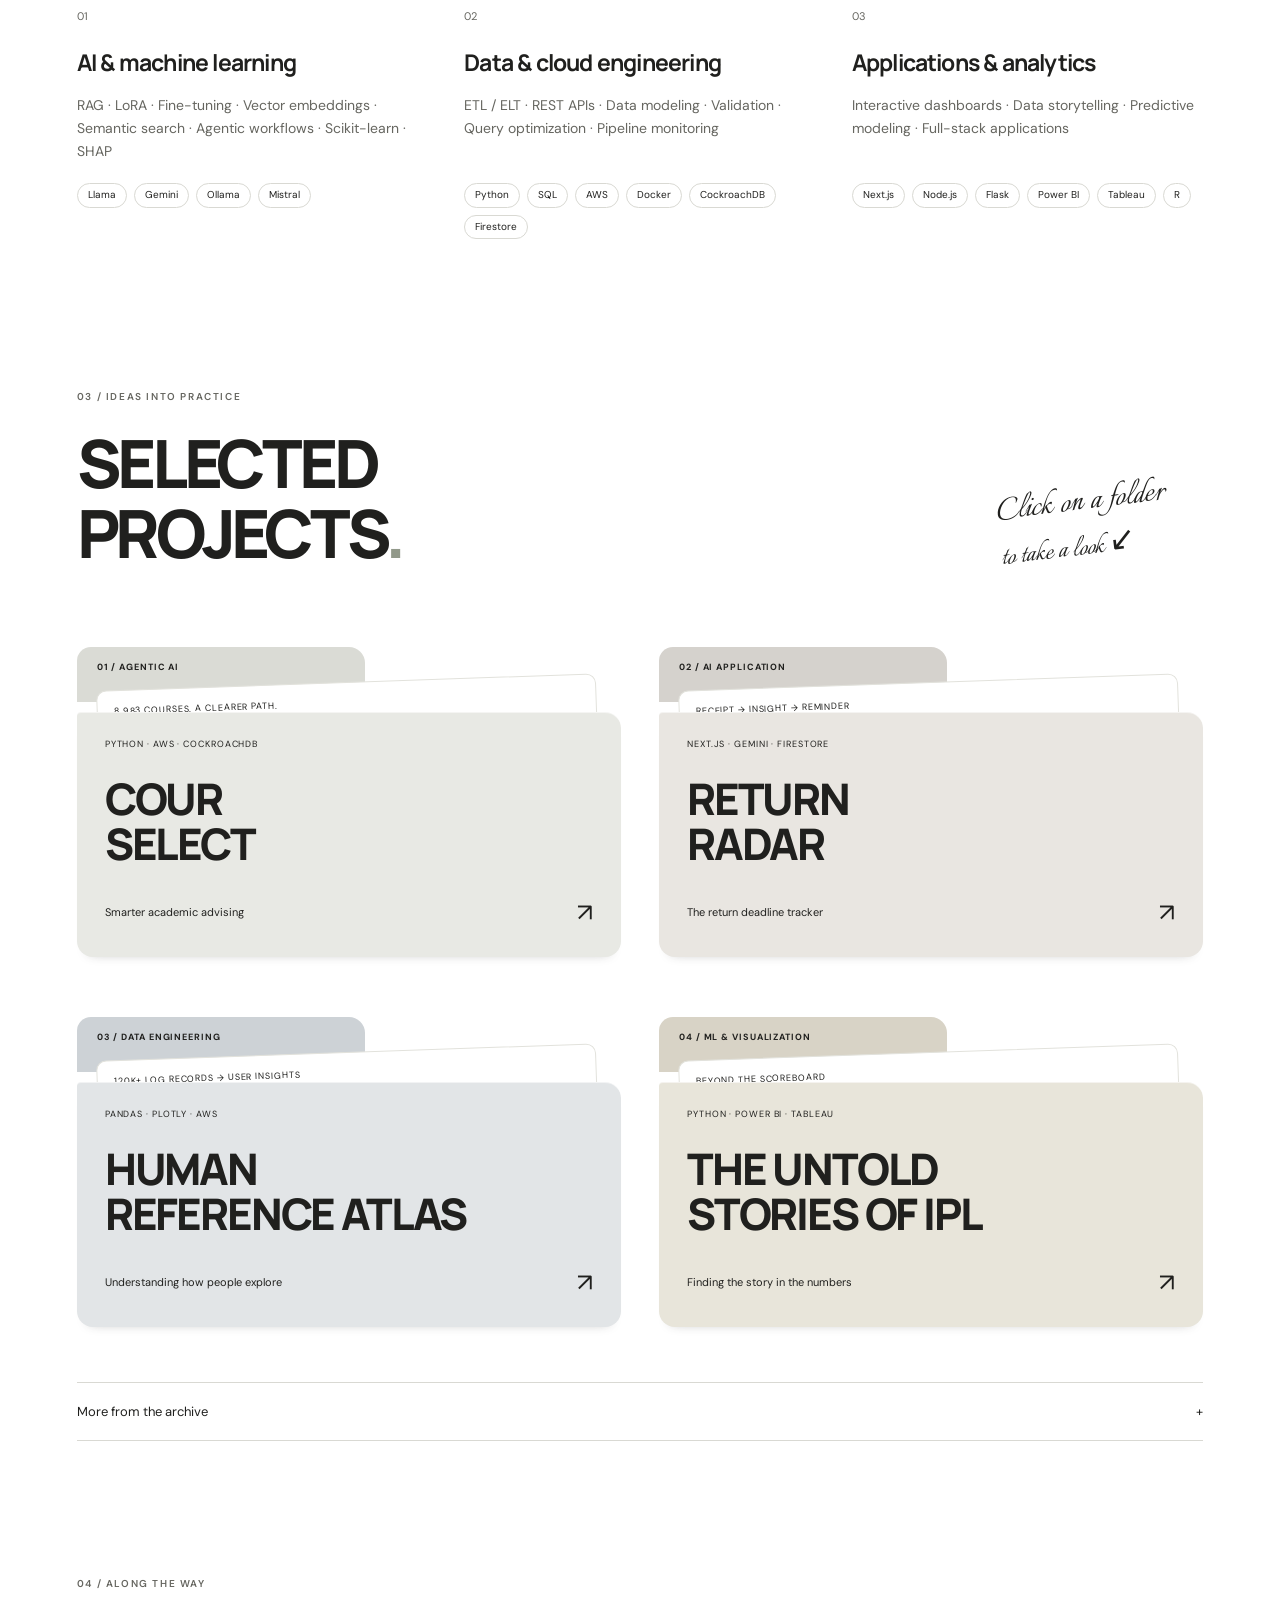
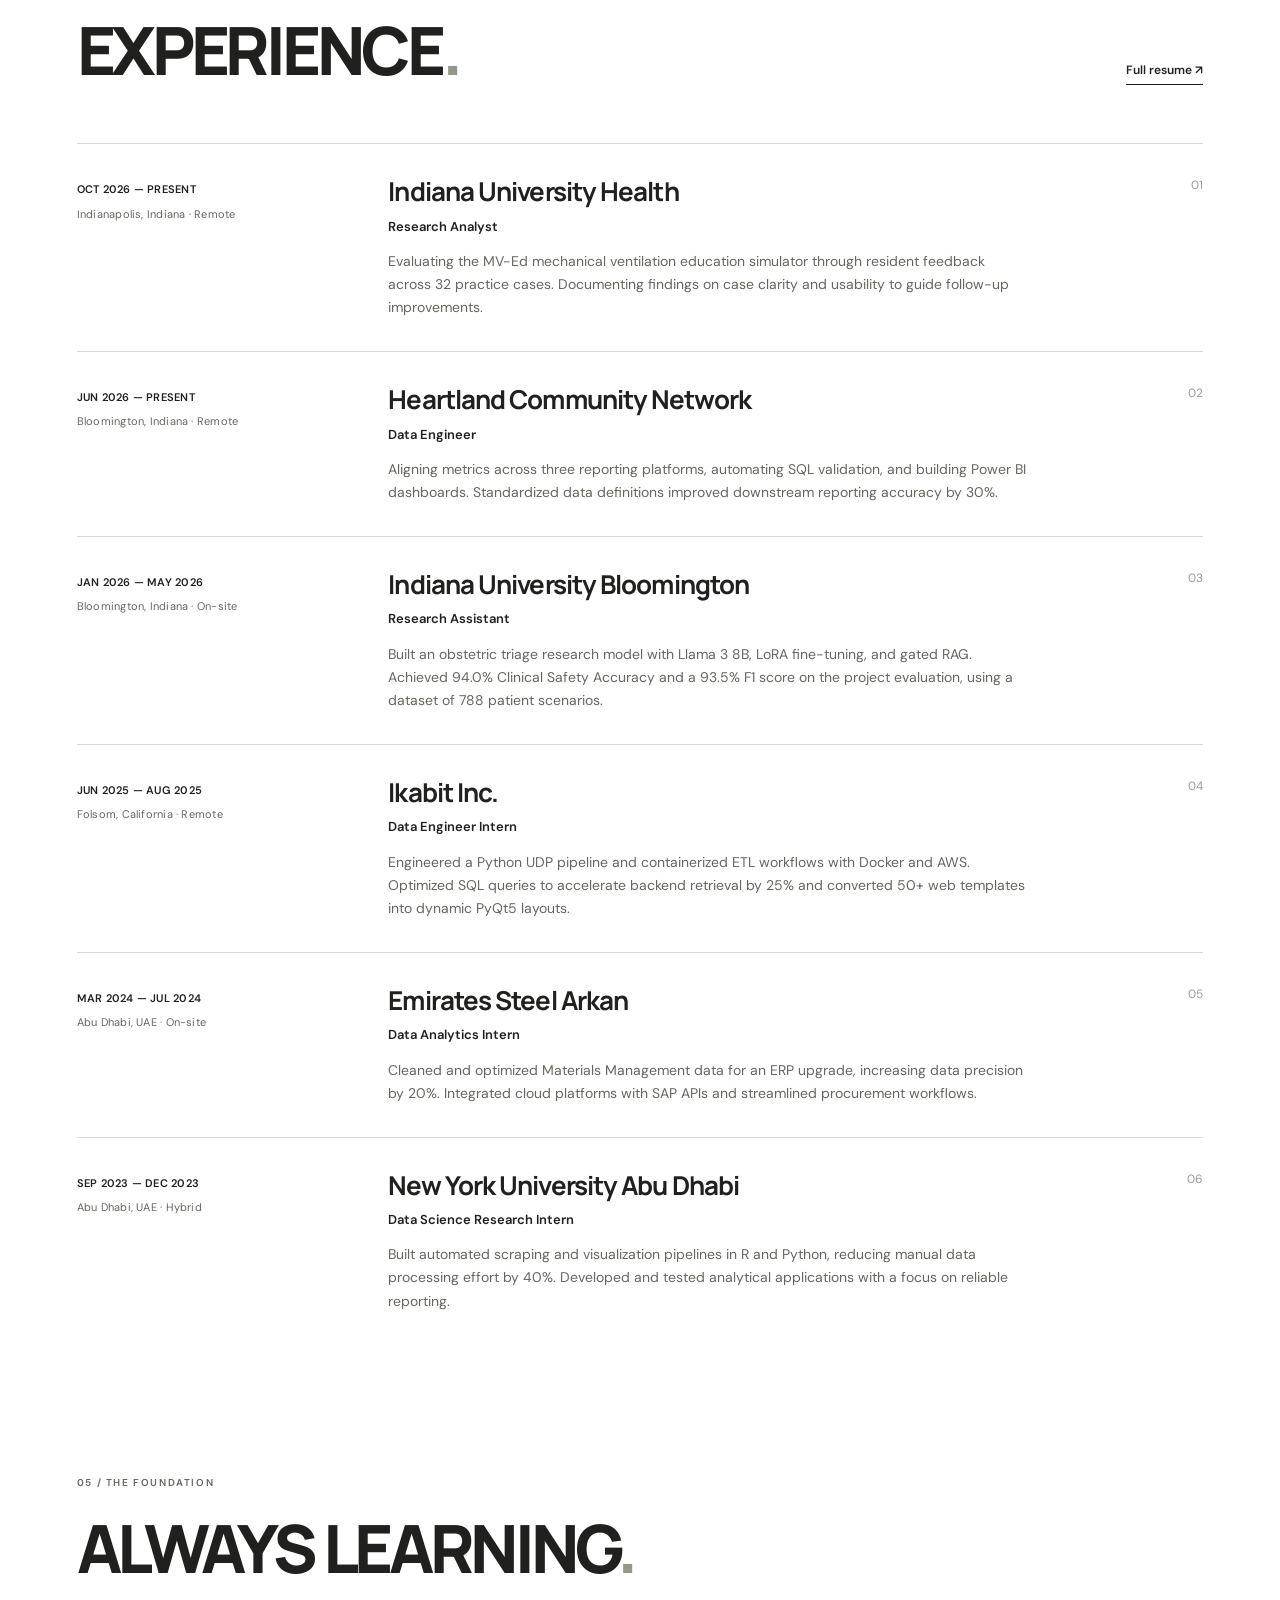
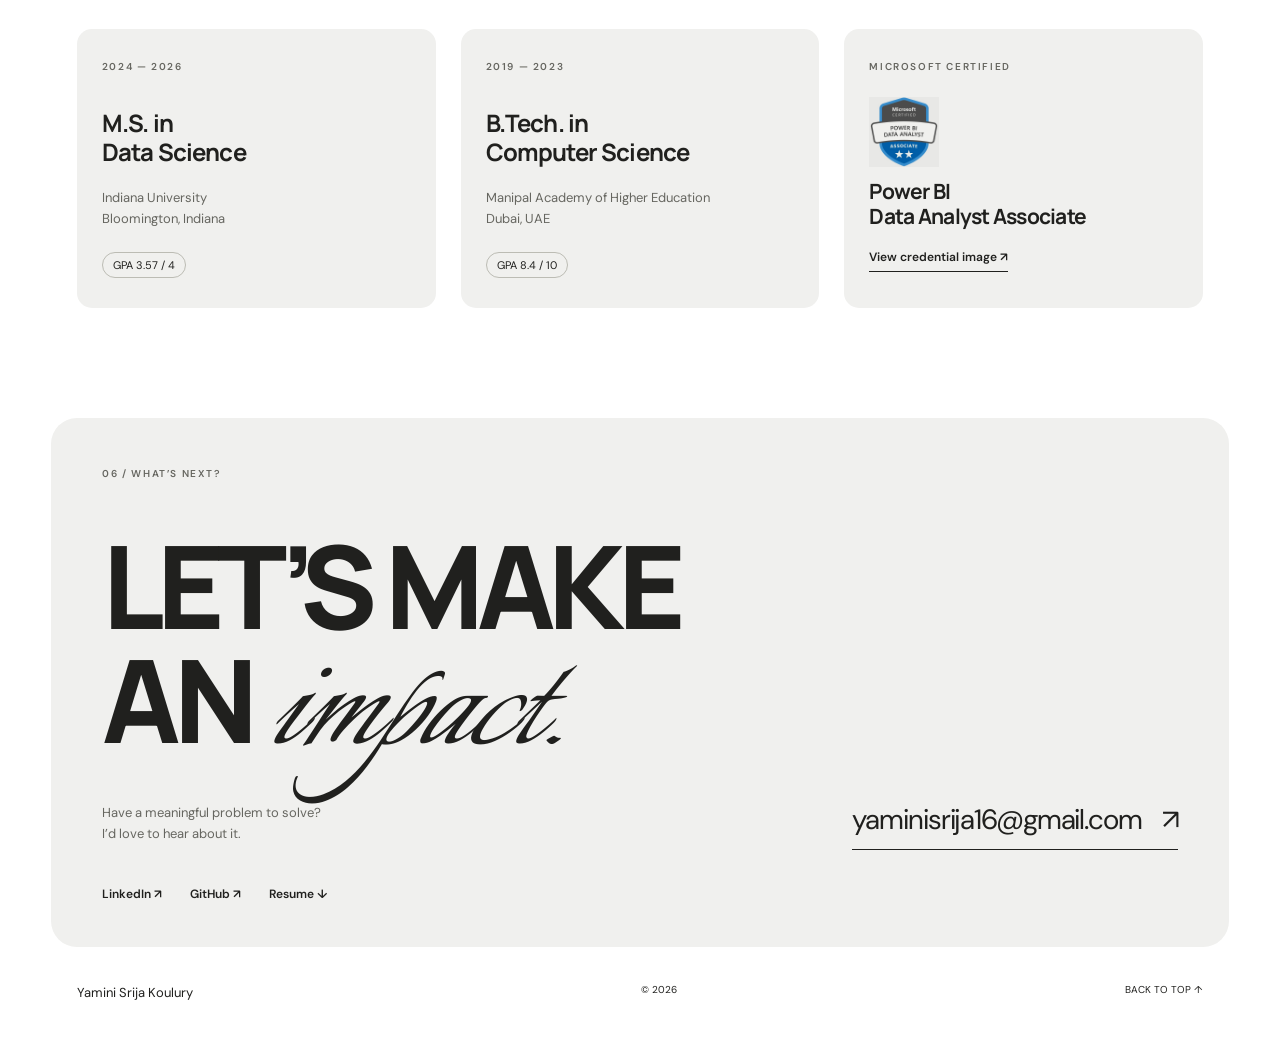
==== commit 0df30875: "Update experience details and resume" ====
--- a/index.html
+++ b/index.html
@@ -56,9 +56,9 @@
 
     <section class="experience section" id="experience" aria-labelledby="experience-title"><div class="section-heading"><div><p class="eyebrow">04 / ALONG THE WAY</p><h2 id="experience-title">EXPERIENCE<span class="period">.</span></h2></div><a class="text-link" href="Yamini_Srija_Koulury_Resume.pdf" target="_blank" rel="noopener">Full resume ↗</a></div>
       <div class="experience-list">
-        <article class="job"><div class="job-date">SEP 2026 — PRESENT<span>Indianapolis, Indiana · Remote</span></div><div><h3><a class="experience-link" href="https://www.linkedin.com/in/srija06/" target="_blank" rel="noopener noreferrer">Indiana University Health ↗</a></h3><p class="role">Research Analyst</p><p>Evaluating the MV-Ed mechanical ventilation education simulator through resident feedback across 32 practice cases. Documenting findings on case clarity and usability to guide follow-up improvements.</p></div><span class="job-number">01</span></article>
-        <article class="job"><div class="job-date">JUN 2026 — PRESENT<span>Bloomington, Indiana · Remote</span></div><div><h3>Heartland Community Network</h3><p class="role">Data Engineer & Analyst</p><p>Aligning metrics across three reporting platforms, automating SQL validation, and building Power BI dashboards. Standardized data definitions improved downstream reporting accuracy by 30%.</p></div><span class="job-number">02</span></article>
-        <article class="job"><div class="job-date">JAN 2026 — MAY 2026<span>Bloomington, Indiana · On-site</span></div><div><h3>Indiana University</h3><p class="role">Research Assistant</p><p>Built an obstetric triage research model with Llama 3 8B, LoRA fine-tuning, and gated RAG. Achieved 94.0% Clinical Safety Accuracy and a 93.5% F1 score on the project evaluation, using a dataset of 788 patient scenarios.</p></div><span class="job-number">03</span></article>
+        <article class="job"><div class="job-date">OCT 2026 — PRESENT<span>Indianapolis, Indiana · Remote</span></div><div><h3>Indiana University Health</h3><p class="role">Research Analyst</p><p>Evaluating the MV-Ed mechanical ventilation education simulator through resident feedback across 32 practice cases. Documenting findings on case clarity and usability to guide follow-up improvements.</p></div><span class="job-number">01</span></article>
+        <article class="job"><div class="job-date">JUN 2026 — PRESENT<span>Bloomington, Indiana · Remote</span></div><div><h3>Heartland Community Network</h3><p class="role">Data Engineer</p><p>Aligning metrics across three reporting platforms, automating SQL validation, and building Power BI dashboards. Standardized data definitions improved downstream reporting accuracy by 30%.</p></div><span class="job-number">02</span></article>
+        <article class="job"><div class="job-date">JAN 2026 — MAY 2026<span>Bloomington, Indiana · On-site</span></div><div><h3>Indiana University Bloomington</h3><p class="role">Research Assistant</p><p>Built an obstetric triage research model with Llama 3 8B, LoRA fine-tuning, and gated RAG. Achieved 94.0% Clinical Safety Accuracy and a 93.5% F1 score on the project evaluation, using a dataset of 788 patient scenarios.</p></div><span class="job-number">03</span></article>
         <article class="job"><div class="job-date">JUN 2025 — AUG 2025<span>Folsom, California · Remote</span></div><div><h3>Ikabit Inc.</h3><p class="role">Data Engineer Intern</p><p>Engineered a Python UDP pipeline and containerized ETL workflows with Docker and AWS. Optimized SQL queries to accelerate backend retrieval by 25% and converted 50+ web templates into dynamic PyQt5 layouts.</p></div><span class="job-number">04</span></article>
         <article class="job"><div class="job-date">MAR 2024 — JUL 2024<span>Abu Dhabi, UAE · On-site</span></div><div><h3>Emirates Steel Arkan</h3><p class="role">Data Analytics Intern</p><p>Cleaned and optimized Materials Management data for an ERP upgrade, increasing data precision by 20%. Integrated cloud platforms with SAP APIs and streamlined procurement workflows.</p></div><span class="job-number">05</span></article>
         <article class="job"><div class="job-date">SEP 2023 — DEC 2023<span>Abu Dhabi, UAE · Hybrid</span></div><div><h3>New York University Abu Dhabi</h3><p class="role">Data Science Research Intern</p><p>Built automated scraping and visualization pipelines in R and Python, reducing manual data processing effort by 40%. Developed and tested analytical applications with a focus on reliable reporting.</p></div><span class="job-number">06</span></article>
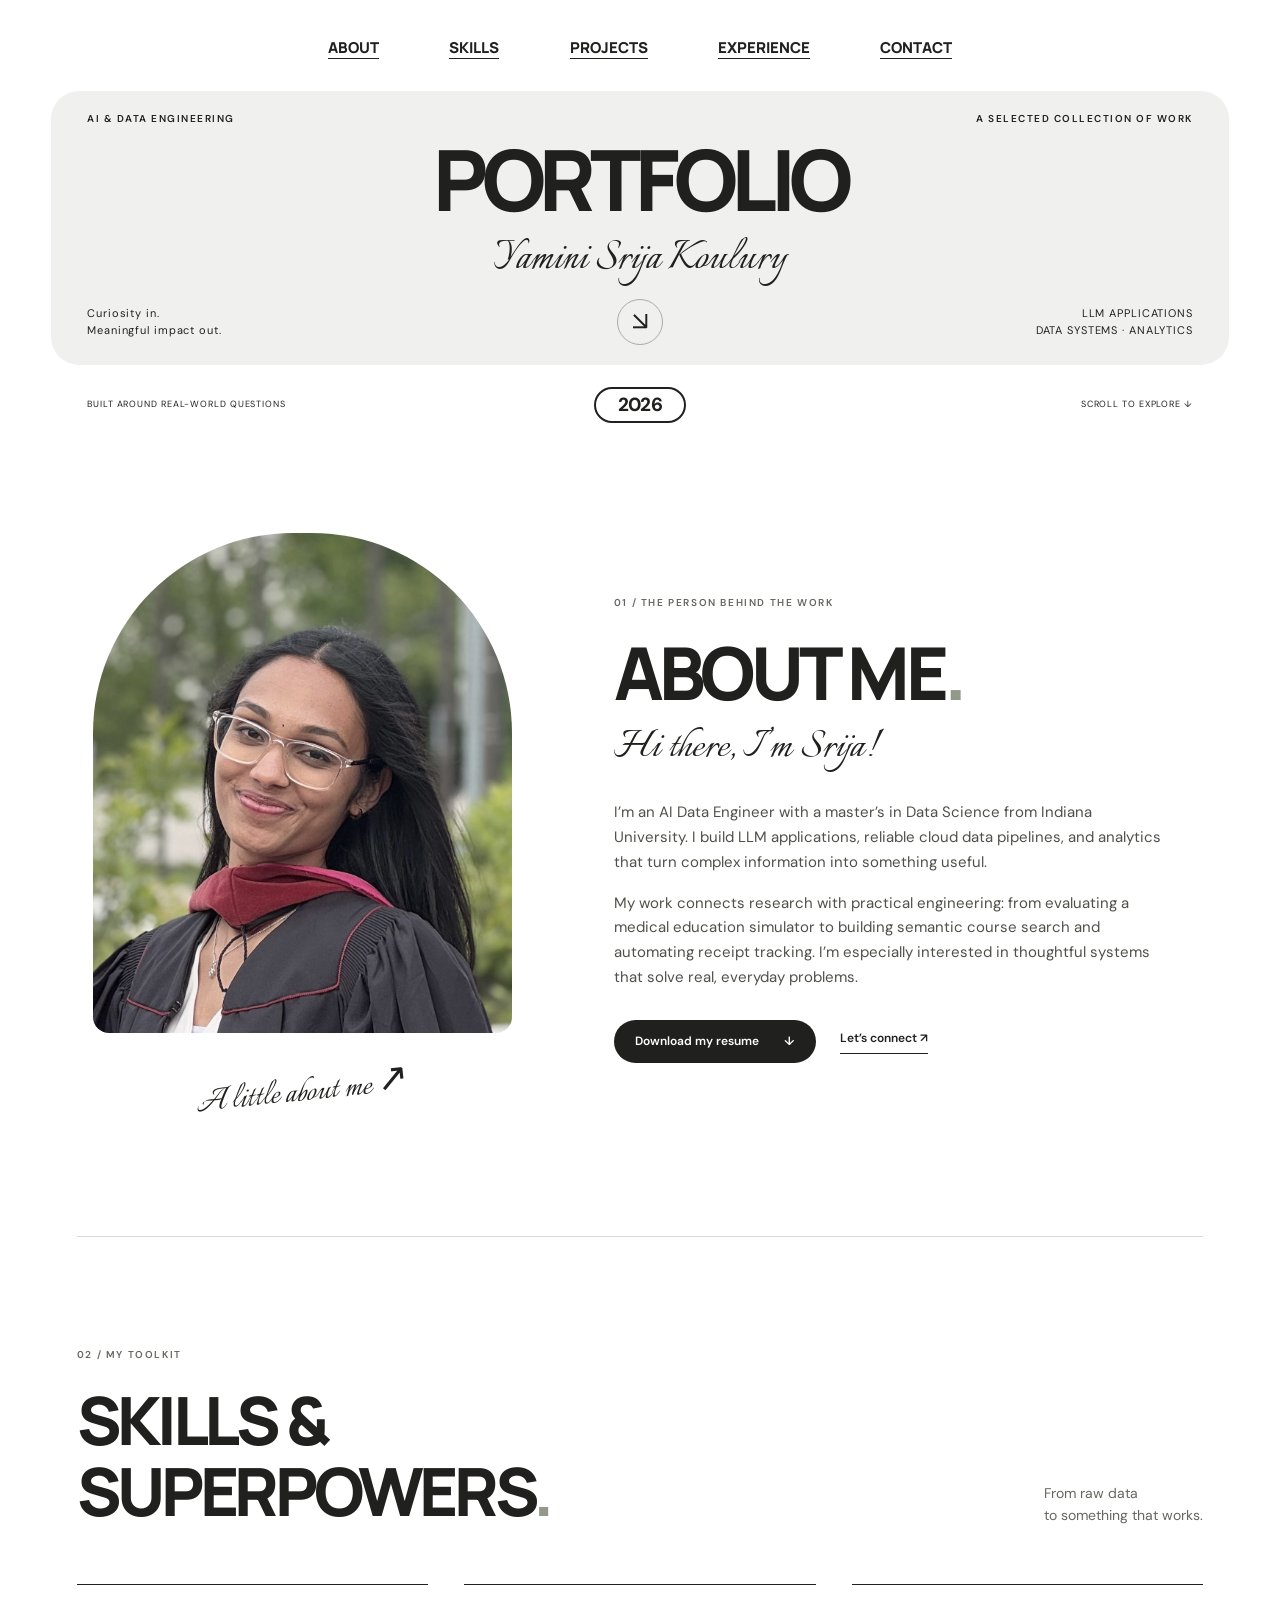
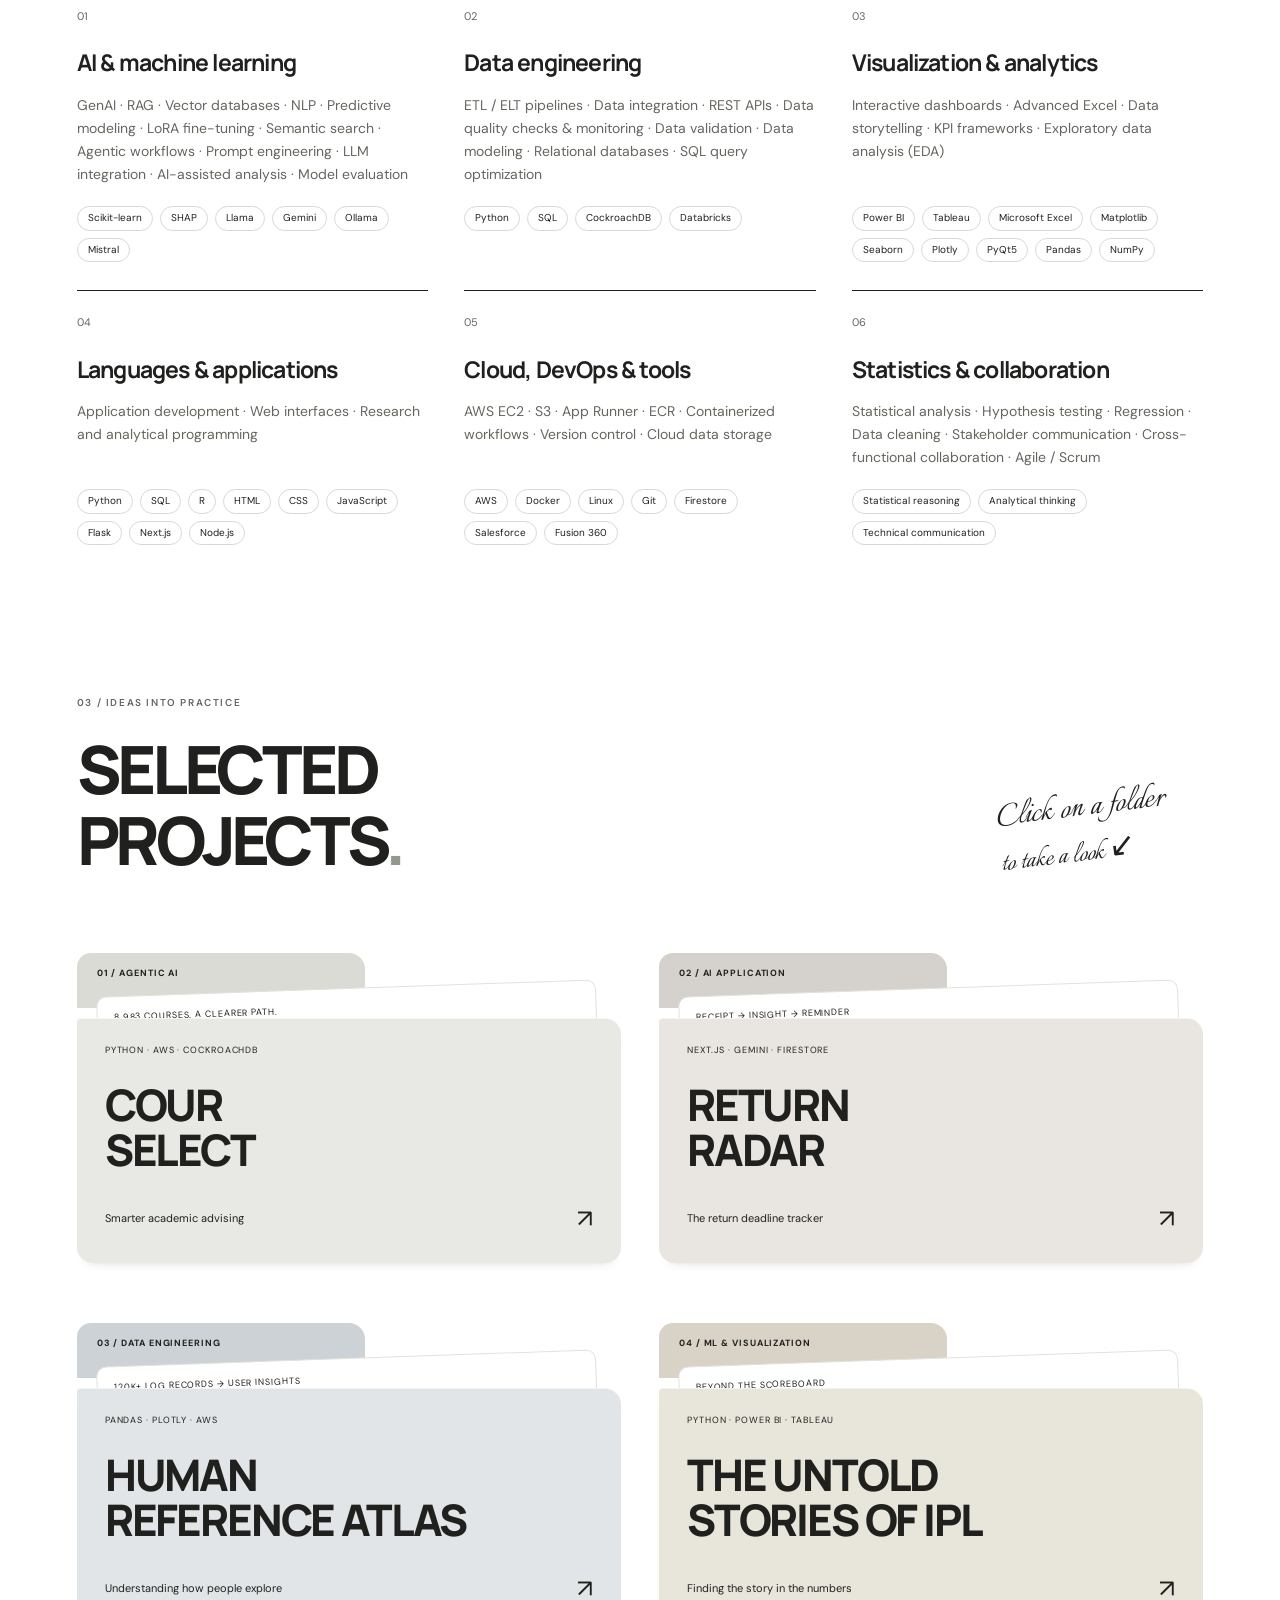
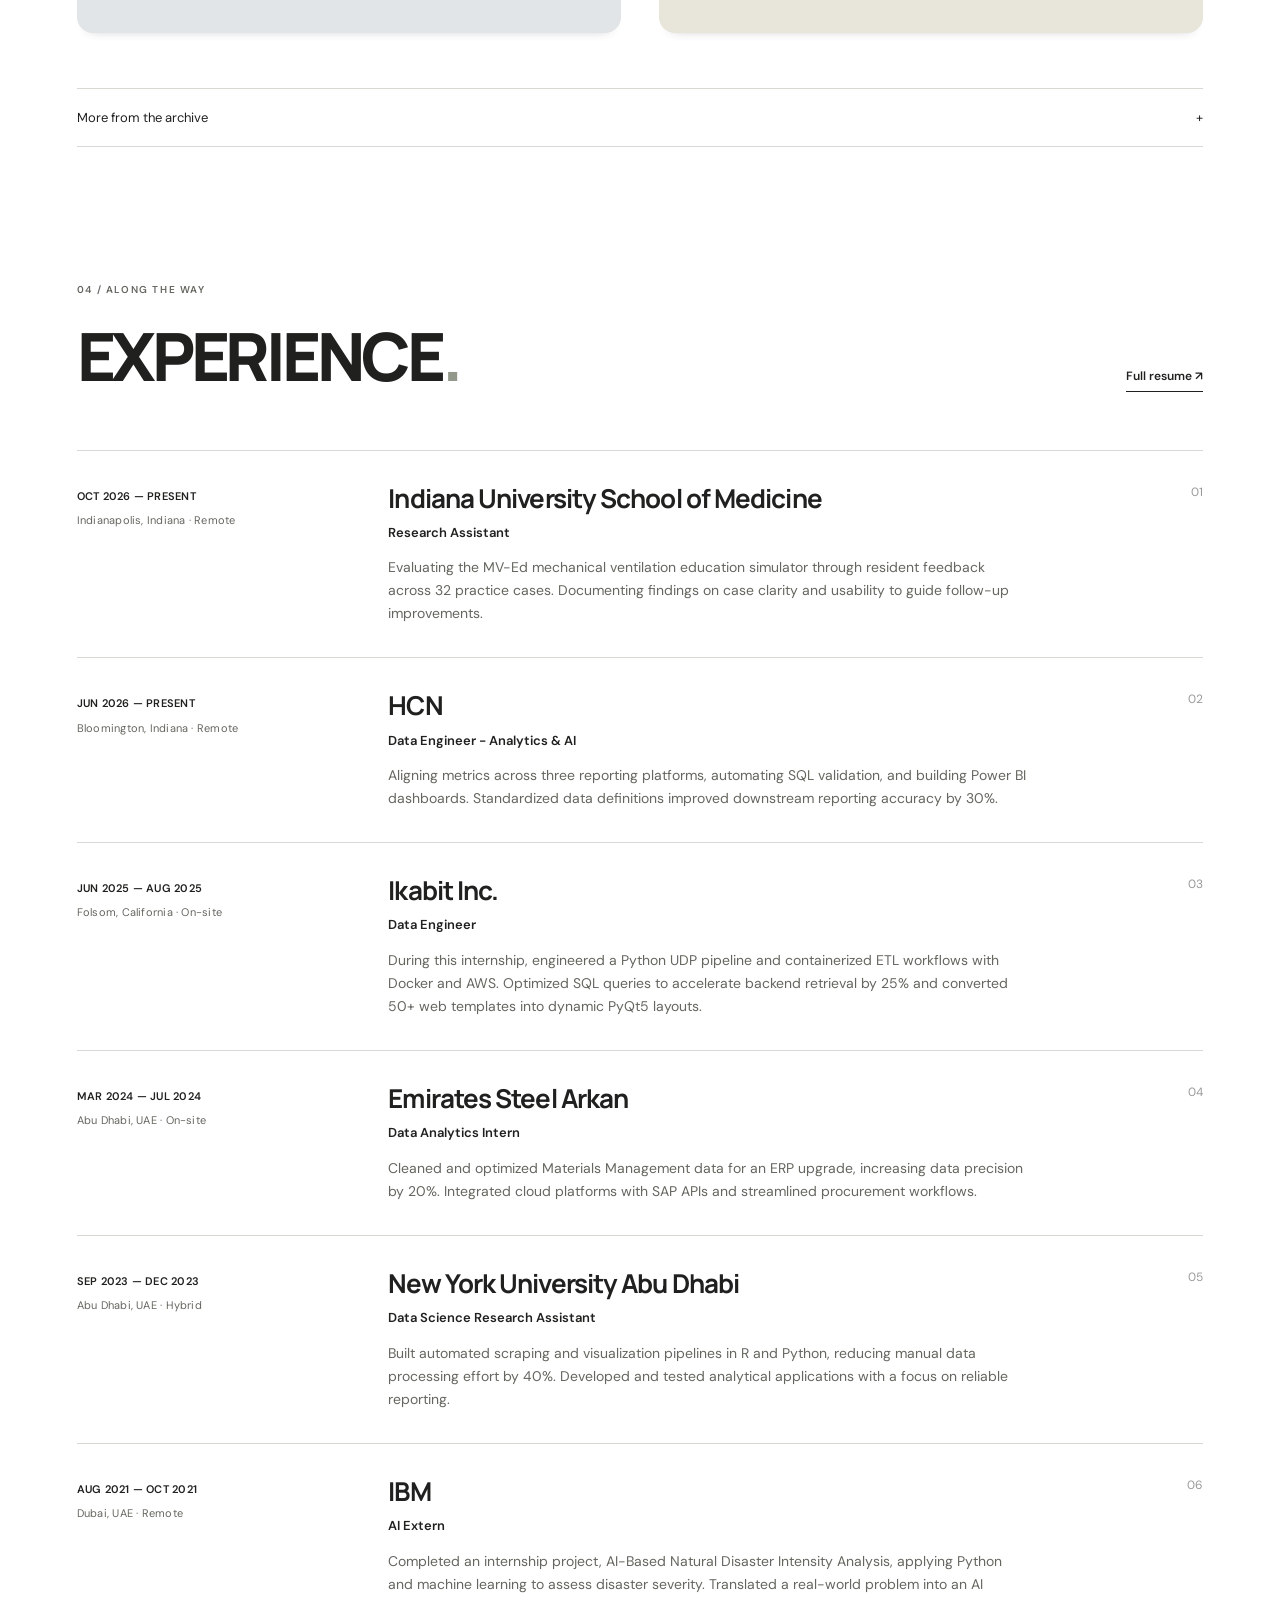
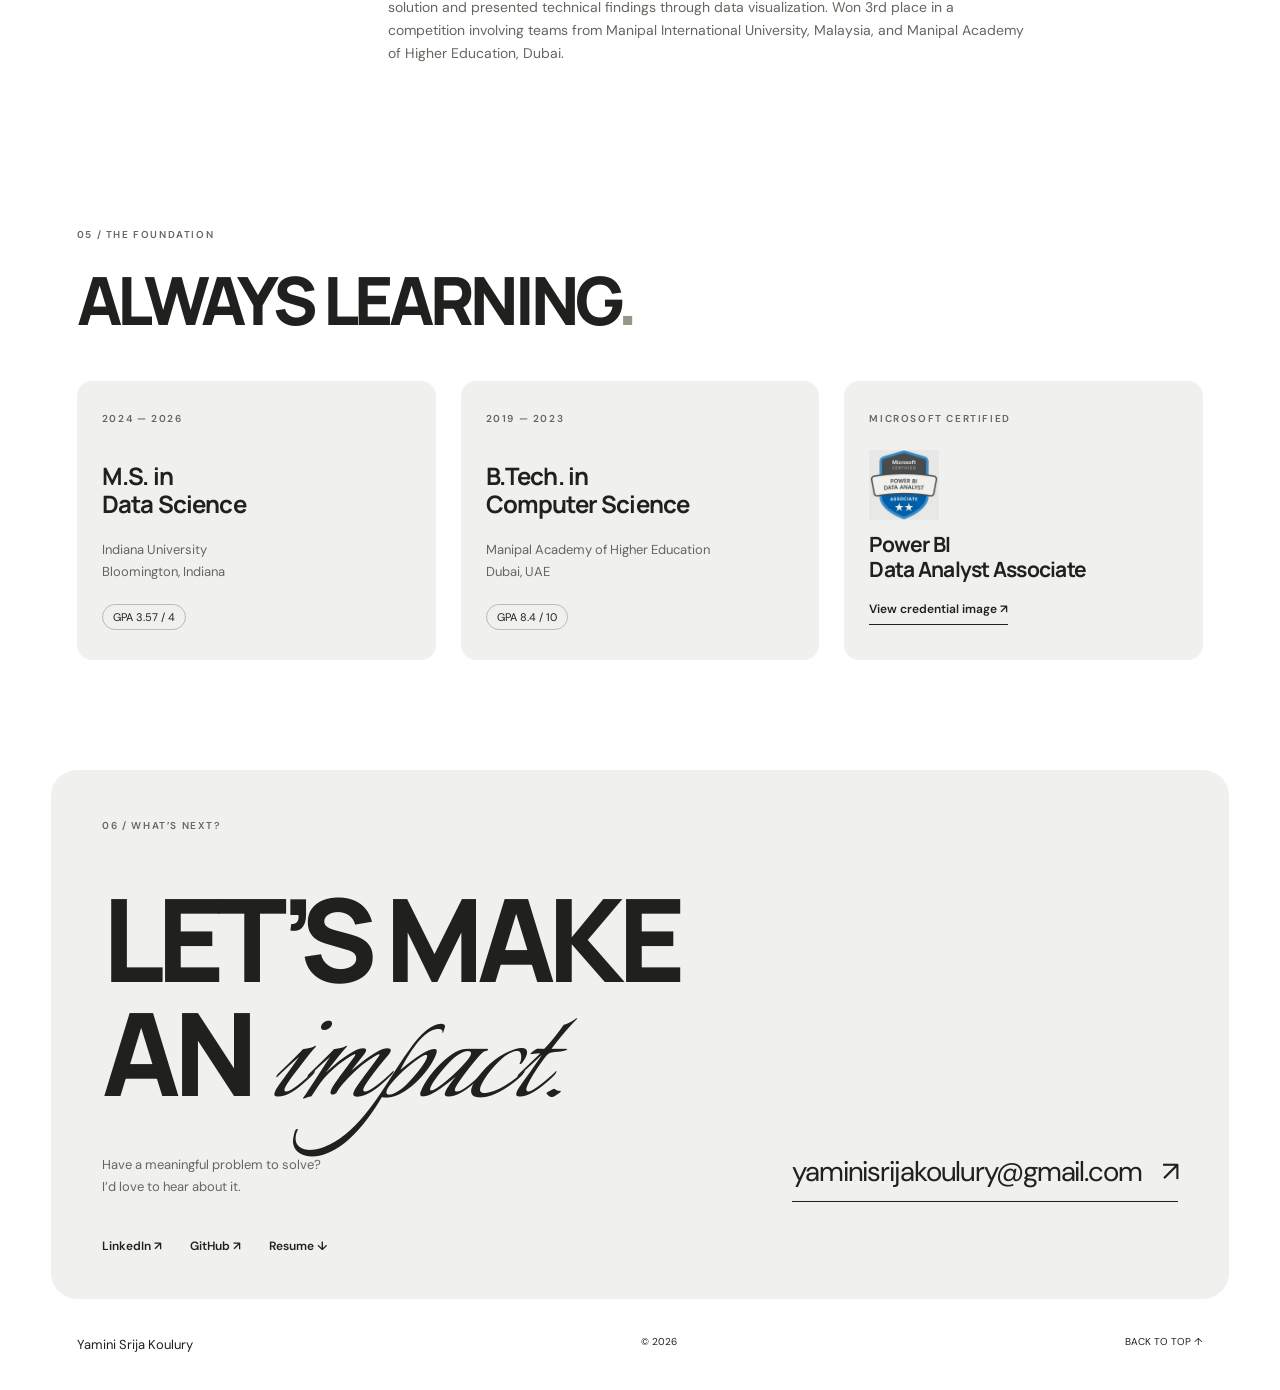
==== commit 9901d86c: "Update resume, skills, experience, and contact details" ====
--- a/index.html
+++ b/index.html
@@ -12,8 +12,8 @@
   <link rel="preconnect" href="https://fonts.googleapis.com">
   <link rel="preconnect" href="https://fonts.gstatic.com" crossorigin>
   <link href="https://fonts.googleapis.com/css2?family=DM+Sans:wght@400;500;600;700&family=Manrope:wght@400;500;600;700;800&family=Italianno&display=swap" rel="stylesheet">
-  <link rel="stylesheet" href="styles.css?v=9">
-  <script src="script.js?v=10" defer></script>
+  <link rel="stylesheet" href="styles.css?v=10">
+  <script src="script.js?v=11" defer></script>
 </head>
 <body>
   <a class="skip-link" href="#main">Skip to content</a>
@@ -33,14 +33,17 @@
 
     <section class="about section" id="about" aria-labelledby="about-title">
       <div class="portrait-wrap"><img class="portrait" src="Srija.jpeg" alt="Yamini Srija Koulury at her graduation" width="1139" height="1519"><span class="photo-note">A little about me ↗</span></div>
-      <div class="about-copy"><p class="eyebrow">01 / THE PERSON BEHIND THE WORK</p><h2 id="about-title">ABOUT ME<span class="period">.</span></h2><p class="handwritten">Hi there, I’m Srija!</p><p>I’m an AI Data Engineer with a master’s in Data Science from Indiana University. I build LLM applications, reliable cloud data pipelines, and analytics that turn complex information into something useful.</p><p>My work connects research with practical engineering: from fine-tuning language models for clinical AI to building semantic course search and automating receipt tracking. I’m especially interested in thoughtful systems that solve real, everyday problems.</p><div class="about-links"><a class="pill-button dark" href="Yamini_Srija_Koulury_Resume.pdf" download>Download my resume <span>↓</span></a><a class="text-link" href="https://www.linkedin.com/in/srija06/" target="_blank" rel="noopener noreferrer">Let’s connect ↗</a></div></div>
+      <div class="about-copy"><p class="eyebrow">01 / THE PERSON BEHIND THE WORK</p><h2 id="about-title">ABOUT ME<span class="period">.</span></h2><p class="handwritten">Hi there, I’m Srija!</p><p>I’m an AI Data Engineer with a master’s in Data Science from Indiana University. I build LLM applications, reliable cloud data pipelines, and analytics that turn complex information into something useful.</p><p>My work connects research with practical engineering: from evaluating a medical education simulator to building semantic course search and automating receipt tracking. I’m especially interested in thoughtful systems that solve real, everyday problems.</p><div class="about-links"><a class="pill-button dark" href="Yamini_Srija_Koulury_Resume.pdf" download>Download my resume <span>↓</span></a><a class="text-link" href="https://www.linkedin.com/in/yaminisrija/" target="_blank" rel="noopener noreferrer">Let’s connect ↗</a></div></div>
     </section>
 
     <section class="skills section" id="skills" aria-labelledby="skills-title"><div class="section-heading"><div><p class="eyebrow">02 / MY TOOLKIT</p><h2 id="skills-title">SKILLS &<br>SUPERPOWERS<span class="period">.</span></h2></div><p class="section-note">From raw data<br>to something that works.</p></div>
       <div class="skill-grid">
-        <article><span class="skill-index">01</span><h3>AI & machine learning</h3><p>RAG · LoRA · Fine-tuning · Vector embeddings · Semantic search · Agentic workflows · Scikit-learn · SHAP</p><div class="tags"><span>Llama</span><span>Gemini</span><span>Ollama</span><span>Mistral</span></div></article>
-        <article><span class="skill-index">02</span><h3>Data & cloud engineering</h3><p>ETL / ELT · REST APIs · Data modeling · Validation · Query optimization · Pipeline monitoring</p><div class="tags"><span>Python</span><span>SQL</span><span>AWS</span><span>Docker</span><span>CockroachDB</span><span>Firestore</span></div></article>
-        <article><span class="skill-index">03</span><h3>Applications & analytics</h3><p>Interactive dashboards · Data storytelling · Predictive modeling · Full-stack applications</p><div class="tags"><span>Next.js</span><span>Node.js</span><span>Flask</span><span>Power BI</span><span>Tableau</span><span>R</span></div></article>
+        <article><span class="skill-index">01</span><h3>AI & machine learning</h3><p>GenAI · RAG · Vector databases · NLP · Predictive modeling · LoRA fine-tuning · Semantic search · Agentic workflows · Prompt engineering · LLM integration · AI-assisted analysis · Model evaluation</p><div class="tags"><span>Scikit-learn</span><span>SHAP</span><span>Llama</span><span>Gemini</span><span>Ollama</span><span>Mistral</span></div></article>
+        <article><span class="skill-index">02</span><h3>Data engineering</h3><p>ETL / ELT pipelines · Data integration · REST APIs · Data quality checks & monitoring · Data validation · Data modeling · Relational databases · SQL query optimization</p><div class="tags"><span>Python</span><span>SQL</span><span>CockroachDB</span><span>Databricks</span></div></article>
+        <article><span class="skill-index">03</span><h3>Visualization & analytics</h3><p>Interactive dashboards · Advanced Excel · Data storytelling · KPI frameworks · Exploratory data analysis (EDA)</p><div class="tags"><span>Power BI</span><span>Tableau</span><span>Microsoft Excel</span><span>Matplotlib</span><span>Seaborn</span><span>Plotly</span><span>PyQt5</span><span>Pandas</span><span>NumPy</span></div></article>
+        <article><span class="skill-index">04</span><h3>Languages & applications</h3><p>Application development · Web interfaces · Research and analytical programming</p><div class="tags"><span>Python</span><span>SQL</span><span>R</span><span>HTML</span><span>CSS</span><span>JavaScript</span><span>Flask</span><span>Next.js</span><span>Node.js</span></div></article>
+        <article><span class="skill-index">05</span><h3>Cloud, DevOps & tools</h3><p>AWS EC2 · S3 · App Runner · ECR · Containerized workflows · Version control · Cloud data storage</p><div class="tags"><span>AWS</span><span>Docker</span><span>Linux</span><span>Git</span><span>Firestore</span><span>Salesforce</span><span>Fusion 360</span></div></article>
+        <article><span class="skill-index">06</span><h3>Statistics & collaboration</h3><p>Statistical analysis · Hypothesis testing · Regression · Data cleaning · Stakeholder communication · Cross-functional collaboration · Agile / Scrum</p><div class="tags"><span>Statistical reasoning</span><span>Analytical thinking</span><span>Technical communication</span></div></article>
       </div>
     </section>
 
@@ -56,18 +59,18 @@
 
     <section class="experience section" id="experience" aria-labelledby="experience-title"><div class="section-heading"><div><p class="eyebrow">04 / ALONG THE WAY</p><h2 id="experience-title">EXPERIENCE<span class="period">.</span></h2></div><a class="text-link" href="Yamini_Srija_Koulury_Resume.pdf" target="_blank" rel="noopener">Full resume ↗</a></div>
       <div class="experience-list">
-        <article class="job"><div class="job-date">OCT 2026 — PRESENT<span>Indianapolis, Indiana · Remote</span></div><div><h3>Indiana University Health</h3><p class="role">Research Analyst</p><p>Evaluating the MV-Ed mechanical ventilation education simulator through resident feedback across 32 practice cases. Documenting findings on case clarity and usability to guide follow-up improvements.</p></div><span class="job-number">01</span></article>
-        <article class="job"><div class="job-date">JUN 2026 — PRESENT<span>Bloomington, Indiana · Remote</span></div><div><h3>Heartland Community Network</h3><p class="role">Data Engineer</p><p>Aligning metrics across three reporting platforms, automating SQL validation, and building Power BI dashboards. Standardized data definitions improved downstream reporting accuracy by 30%.</p></div><span class="job-number">02</span></article>
-        <article class="job"><div class="job-date">JAN 2026 — MAY 2026<span>Bloomington, Indiana · On-site</span></div><div><h3>Indiana University Bloomington</h3><p class="role">Research Assistant</p><p>Built an obstetric triage research model with Llama 3 8B, LoRA fine-tuning, and gated RAG. Achieved 94.0% Clinical Safety Accuracy and a 93.5% F1 score on the project evaluation, using a dataset of 788 patient scenarios.</p></div><span class="job-number">03</span></article>
-        <article class="job"><div class="job-date">JUN 2025 — AUG 2025<span>Folsom, California · Remote</span></div><div><h3>Ikabit Inc.</h3><p class="role">Data Engineer Intern</p><p>Engineered a Python UDP pipeline and containerized ETL workflows with Docker and AWS. Optimized SQL queries to accelerate backend retrieval by 25% and converted 50+ web templates into dynamic PyQt5 layouts.</p></div><span class="job-number">04</span></article>
-        <article class="job"><div class="job-date">MAR 2024 — JUL 2024<span>Abu Dhabi, UAE · On-site</span></div><div><h3>Emirates Steel Arkan</h3><p class="role">Data Analytics Intern</p><p>Cleaned and optimized Materials Management data for an ERP upgrade, increasing data precision by 20%. Integrated cloud platforms with SAP APIs and streamlined procurement workflows.</p></div><span class="job-number">05</span></article>
-        <article class="job"><div class="job-date">SEP 2023 — DEC 2023<span>Abu Dhabi, UAE · Hybrid</span></div><div><h3>New York University Abu Dhabi</h3><p class="role">Data Science Research Intern</p><p>Built automated scraping and visualization pipelines in R and Python, reducing manual data processing effort by 40%. Developed and tested analytical applications with a focus on reliable reporting.</p></div><span class="job-number">06</span></article>
+        <article class="job"><div class="job-date">OCT 2026 — PRESENT<span>Indianapolis, Indiana · Remote</span></div><div><h3>Indiana University School of Medicine</h3><p class="role">Research Assistant</p><p>Evaluating the MV-Ed mechanical ventilation education simulator through resident feedback across 32 practice cases. Documenting findings on case clarity and usability to guide follow-up improvements.</p></div><span class="job-number">01</span></article>
+        <article class="job"><div class="job-date">JUN 2026 — PRESENT<span>Bloomington, Indiana · Remote</span></div><div><h3>HCN</h3><p class="role">Data Engineer - Analytics &amp; AI</p><p>Aligning metrics across three reporting platforms, automating SQL validation, and building Power BI dashboards. Standardized data definitions improved downstream reporting accuracy by 30%.</p></div><span class="job-number">02</span></article>
+        <article class="job"><div class="job-date">JUN 2025 — AUG 2025<span>Folsom, California · On-site</span></div><div><h3>Ikabit Inc.</h3><p class="role">Data Engineer</p><p>During this internship, engineered a Python UDP pipeline and containerized ETL workflows with Docker and AWS. Optimized SQL queries to accelerate backend retrieval by 25% and converted 50+ web templates into dynamic PyQt5 layouts.</p></div><span class="job-number">03</span></article>
+        <article class="job"><div class="job-date">MAR 2024 — JUL 2024<span>Abu Dhabi, UAE · On-site</span></div><div><h3>Emirates Steel Arkan</h3><p class="role">Data Analytics Intern</p><p>Cleaned and optimized Materials Management data for an ERP upgrade, increasing data precision by 20%. Integrated cloud platforms with SAP APIs and streamlined procurement workflows.</p></div><span class="job-number">04</span></article>
+        <article class="job"><div class="job-date">SEP 2023 — DEC 2023<span>Abu Dhabi, UAE · Hybrid</span></div><div><h3>New York University Abu Dhabi</h3><p class="role">Data Science Research Assistant</p><p>Built automated scraping and visualization pipelines in R and Python, reducing manual data processing effort by 40%. Developed and tested analytical applications with a focus on reliable reporting.</p></div><span class="job-number">05</span></article>
+        <article class="job"><div class="job-date">AUG 2021 — OCT 2021<span>Dubai, UAE · Remote</span></div><div><h3>IBM</h3><p class="role">AI Extern</p><p>Completed an internship project, AI-Based Natural Disaster Intensity Analysis, applying Python and machine learning to assess disaster severity. Translated a real-world problem into an AI solution and presented technical findings through data visualization. Won 3rd place in a competition involving teams from Manipal International University, Malaysia, and Manipal Academy of Higher Education, Dubai.</p></div><span class="job-number">06</span></article>
       </div>
     </section>
 
     <section class="education section" id="education" aria-labelledby="education-title"><p class="eyebrow">05 / THE FOUNDATION</p><h2 id="education-title">ALWAYS LEARNING<span class="period">.</span></h2><div class="education-grid"><article><span class="eyebrow">2024 — 2026</span><h3>M.S. in<br>Data Science</h3><p>Indiana University<br>Bloomington, Indiana</p><span class="grade">GPA 3.57 / 4</span></article><article><span class="eyebrow">2019 — 2023</span><h3>B.Tech. in<br>Computer Science</h3><p>Manipal Academy of Higher Education<br>Dubai, UAE</p><span class="grade">GPA 8.4 / 10</span></article><article class="certification"><span class="eyebrow">MICROSOFT CERTIFIED</span><img src="power_bi_data_analyst.jpeg" alt="Microsoft certification badge" width="80" height="80" loading="lazy"><h3>Power BI<br>Data Analyst Associate</h3><a class="text-link" href="power_bi_data_analyst.jpeg" target="_blank" rel="noopener">View credential image ↗</a></article></div></section>
 
-    <section class="contact section" id="contact" aria-labelledby="contact-title"><div class="contact-top"><p class="eyebrow">06 / WHAT’S NEXT?</p></div><h2 id="contact-title">LET’S MAKE<br>AN <em>impact.</em></h2><div class="contact-bottom"><p>Have a meaningful problem to solve?<br>I’d love to hear about it.</p><a class="contact-email" href="mailto:yaminisrija16@gmail.com">yaminisrija16@gmail.com <span>↗</span></a></div><div class="contact-links"><a href="https://www.linkedin.com/in/srija06/" target="_blank" rel="noopener noreferrer">LinkedIn ↗</a><a href="https://github.com/yaminisrijakoulury" target="_blank" rel="noopener noreferrer">GitHub ↗</a><a href="Yamini_Srija_Koulury_Resume.pdf" download>Resume ↓</a></div></section>
+    <section class="contact section" id="contact" aria-labelledby="contact-title"><div class="contact-top"><p class="eyebrow">06 / WHAT’S NEXT?</p></div><h2 id="contact-title">LET’S MAKE<br>AN <em>impact.</em></h2><div class="contact-bottom"><p>Have a meaningful problem to solve?<br>I’d love to hear about it.</p><a class="contact-email" href="mailto:yaminisrijakoulury@gmail.com">yaminisrijakoulury@gmail.com <span>↗</span></a></div><div class="contact-links"><a href="https://www.linkedin.com/in/yaminisrija/" target="_blank" rel="noopener noreferrer">LinkedIn ↗</a><a href="https://github.com/yaminisrijakoulury" target="_blank" rel="noopener noreferrer">GitHub ↗</a><a href="Yamini_Srija_Koulury_Resume.pdf" download>Resume ↓</a></div></section>
   </main>
   <footer><a href="#home">Yamini Srija Koulury</a><span>© 2026</span><a href="#home">BACK TO TOP ↑</a></footer>
   <dialog id="project-dialog" aria-labelledby="project-title"><button class="close-dialog" aria-label="Close project details">✕</button><div id="project-content"></div></dialog>
--- a/styles.css
+++ b/styles.css
@@ -279,7 +279,7 @@
   display:grid;
   grid-template-columns:repeat(3,1fr);
   column-gap:36px;
-  row-gap:0;
+  row-gap:28px;
 }
 .skill-grid article {
   display:grid;
